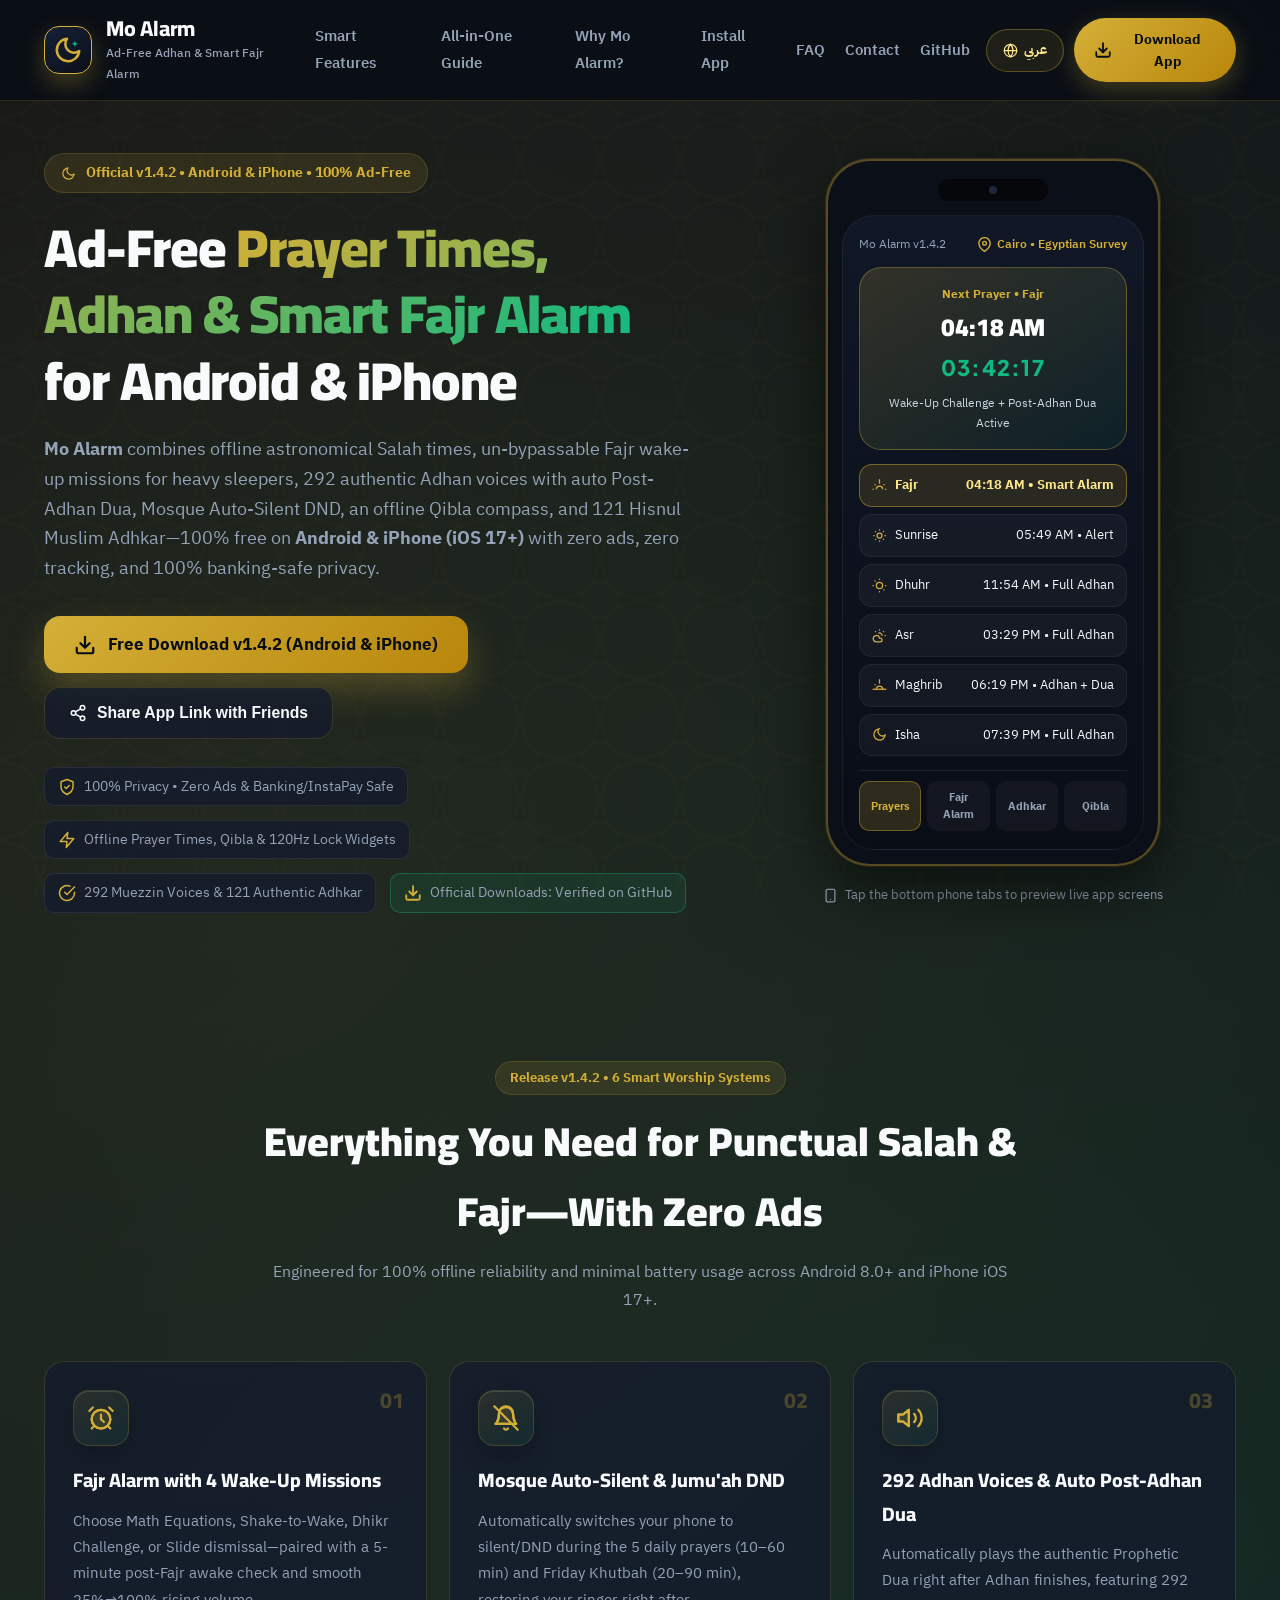
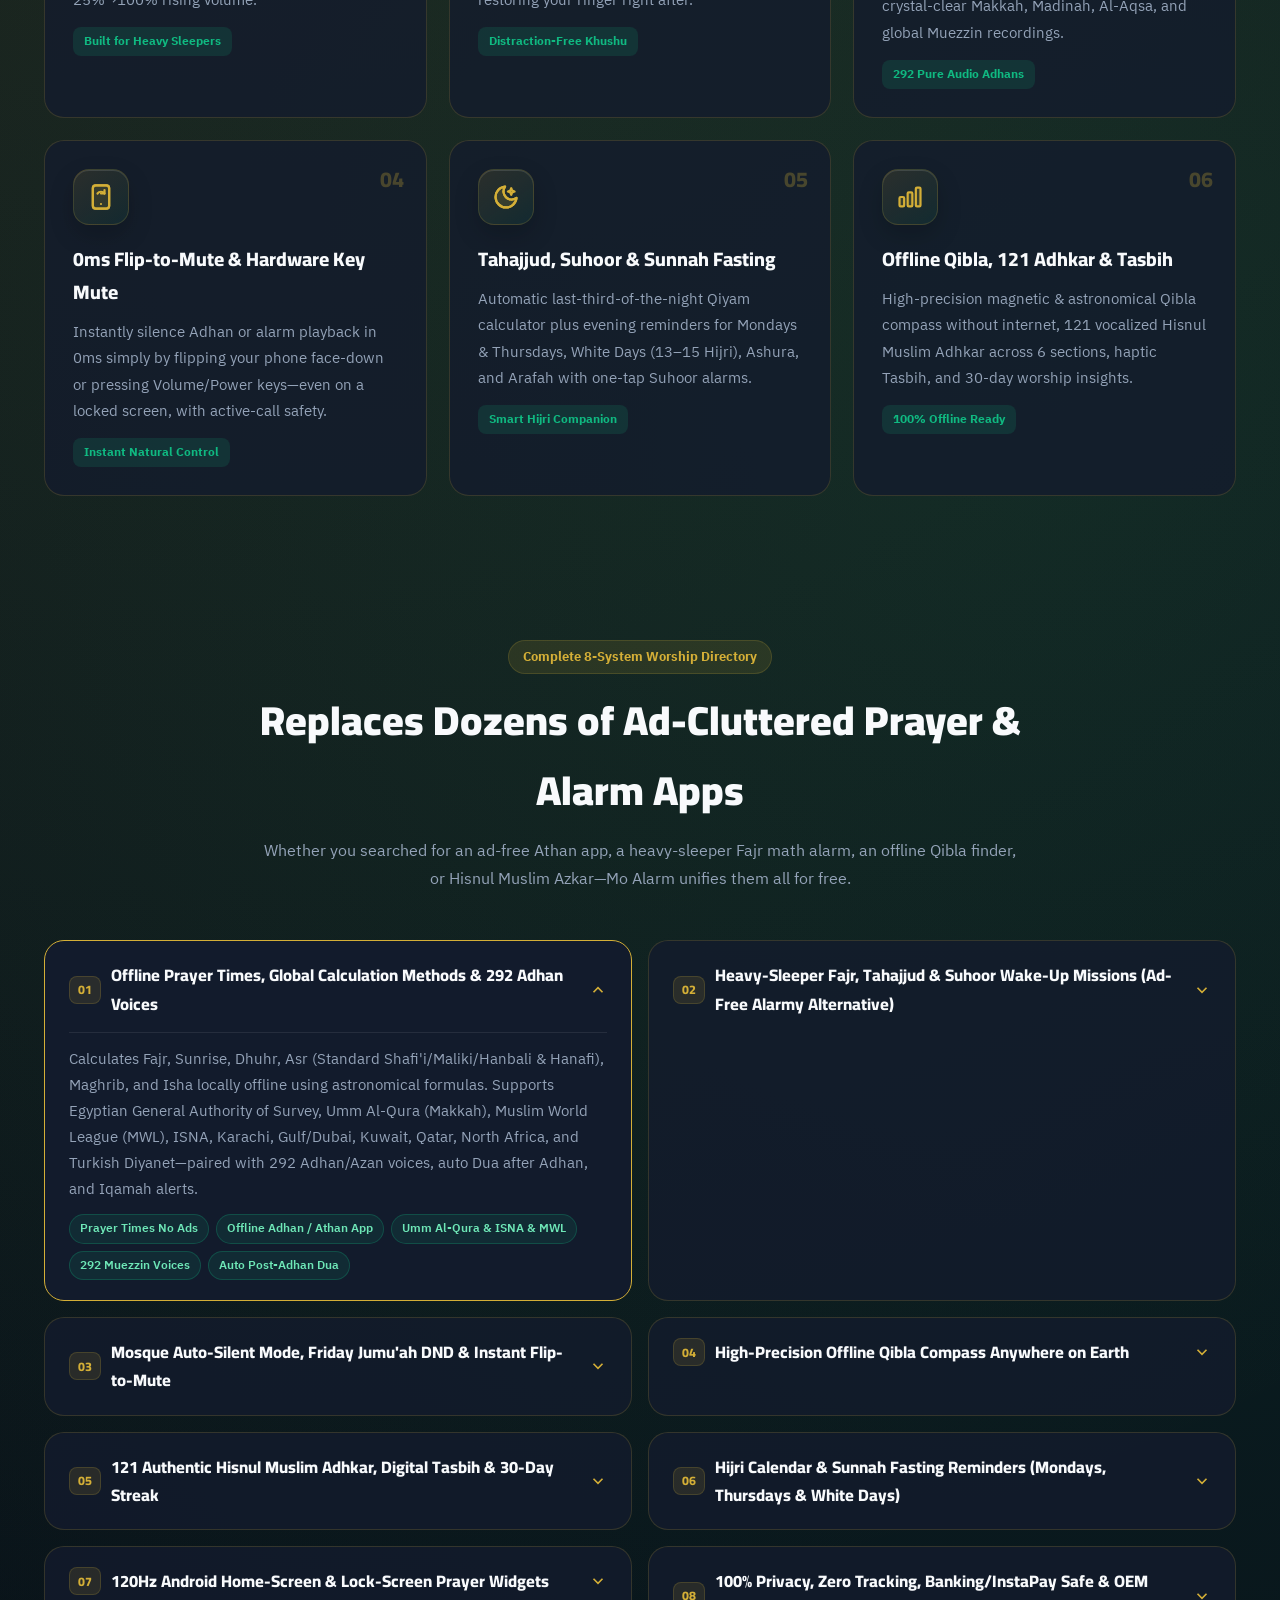
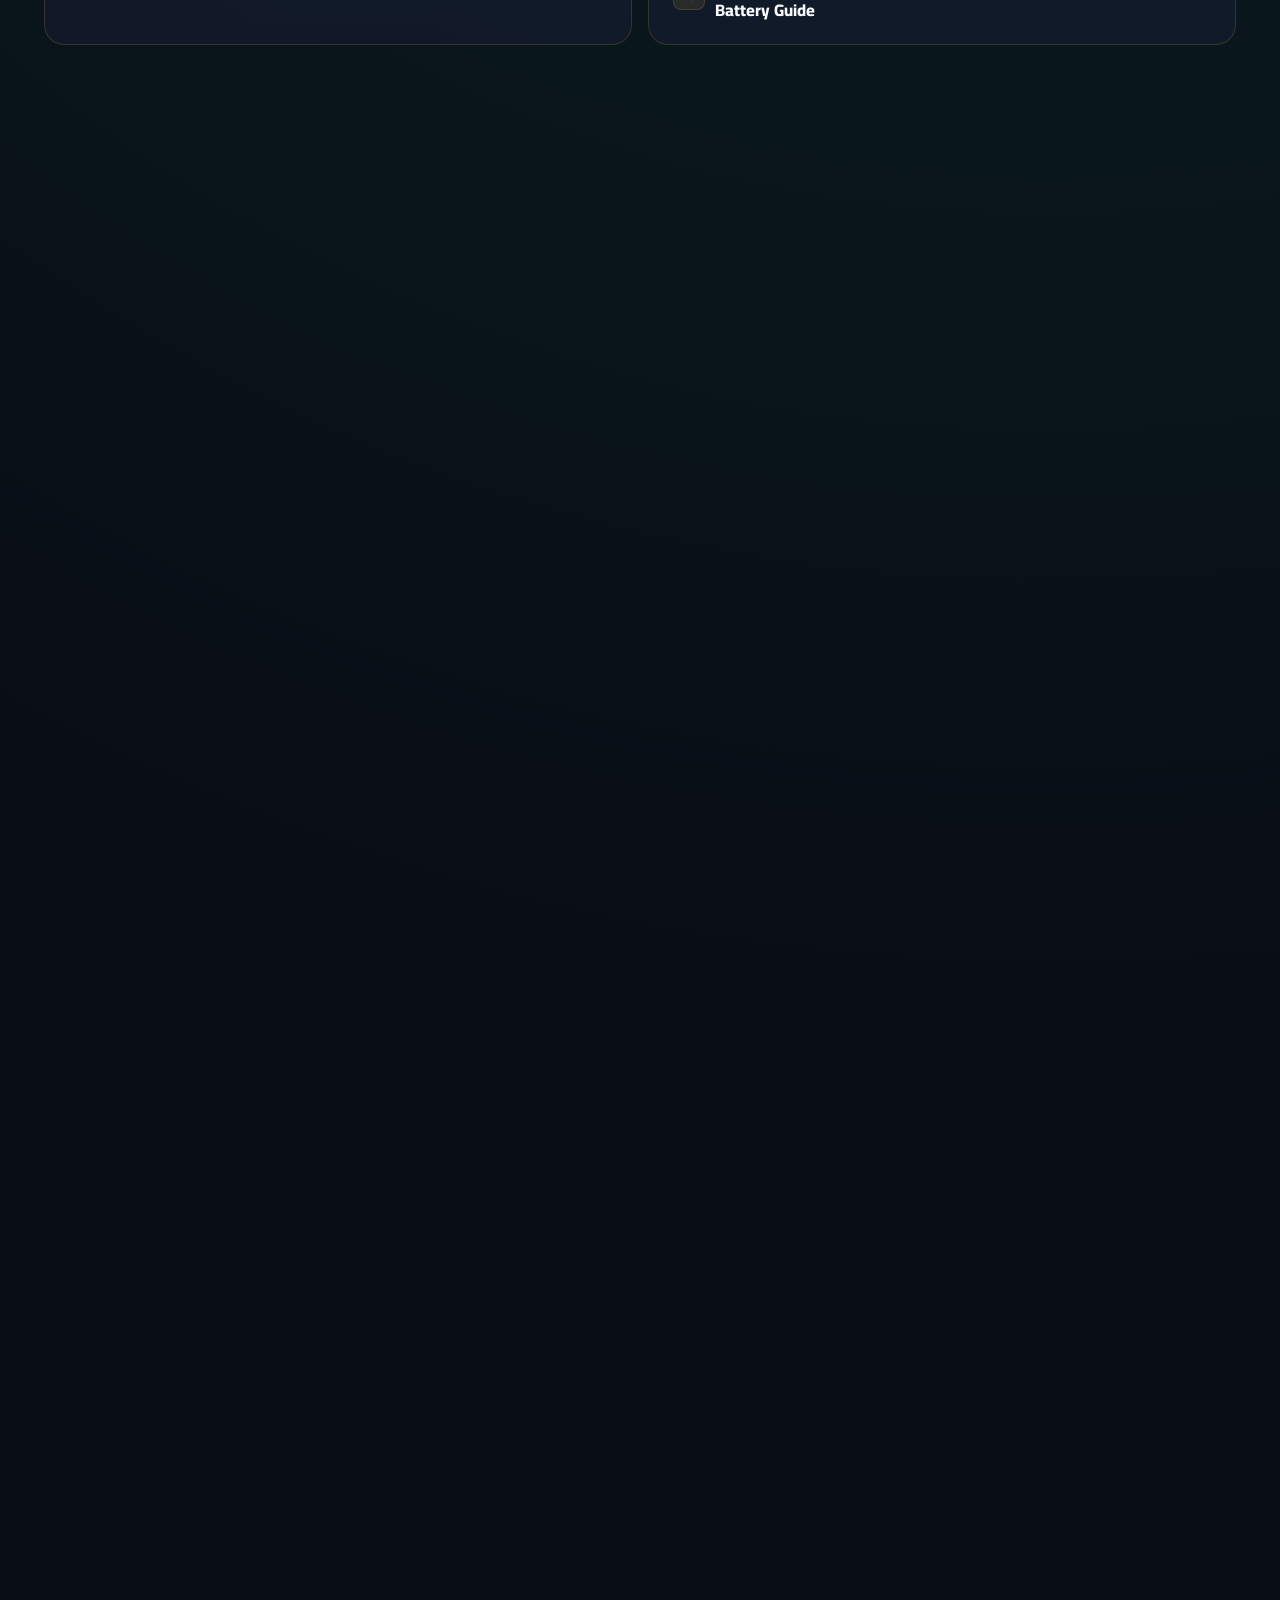
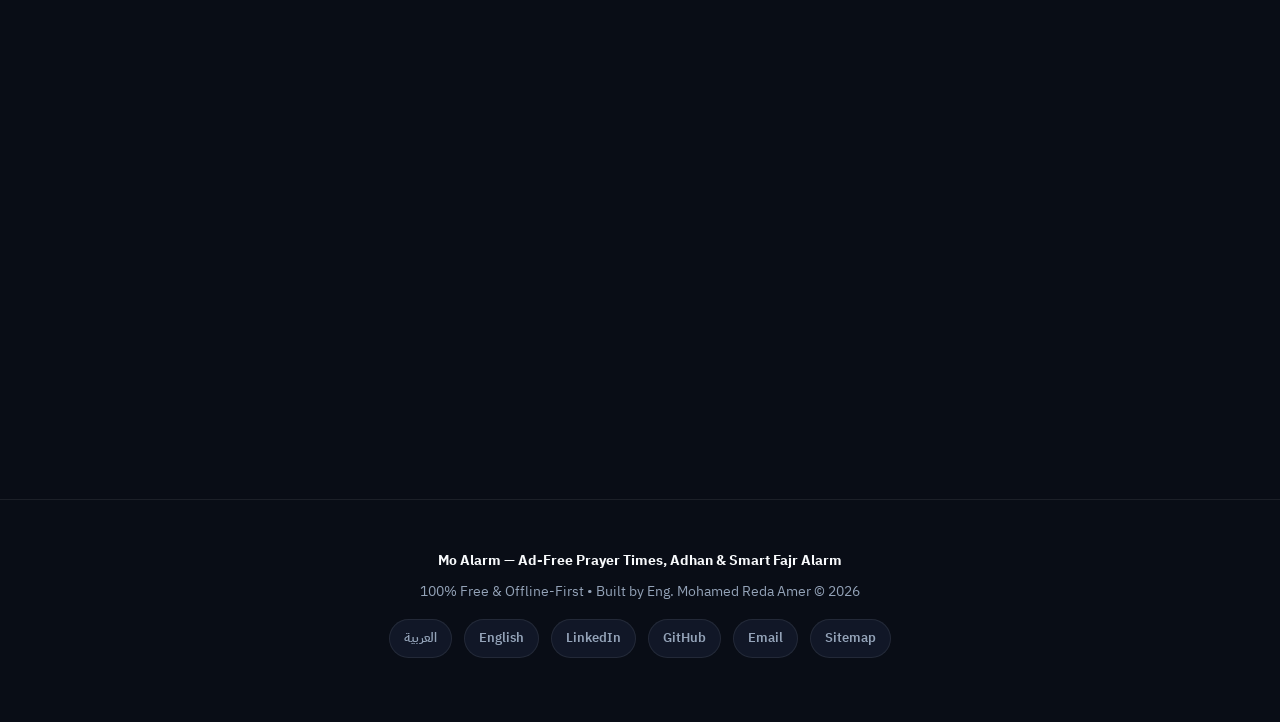
==== docs/en/index.html @ 7d67b23f "feat(seo): add native AR/EN pages, 8 worship clusters, JSON-LD, sitemap, llms.txt & OG assets (Andro" ====
<!DOCTYPE html>
<html lang="en" dir="ltr">
<head>
  <meta charset="UTF-8" />
  <meta name="viewport" content="width=device-width, initial-scale=1.0" />
  <title>Mo Alarm | Ad-Free Prayer Times, 292 Adhan Voices & Smart Fajr Alarm (Android & iPhone)</title>
  <meta name="description" content="Download Mo Alarm for Android (APK) & iPhone (iOS 17+ IPA) — 100% Free, Zero Ads, Offline: Accurate Muslim prayer times, 292 Adhan/Athan voices with auto Post-Adhan Dua, heavy-sleeper Fajr wake-up challenges (Math & Shake), Mosque auto-silent DND, offline Qibla compass, 121 authentic Adhkar, and banking-safe privacy." />
  <meta name="keywords" content="Mo Alarm, Mo Alarm app, Mo Alarm APK, Mo Alarm iOS IPA, prayer times app without ads, ad-free adhan app android iphone, athan app no ads, azan alarm offline, namaz time app no ads, fajr alarm for heavy sleepers, smart fajr wake up challenge, math alarm clock no ads, shake to wake fajr, ad-free alarmy alternative, ad-free muslim pro alternative, auto silent during prayer time, mosque silent mode app, offline qibla compass no ads, morning evening adhkar azkar app, hisnul muslim offline, digital tasbih counter, tahajjud last third of night alarm, sunnah fasting reminder, hijri calendar widget, android lock screen prayer widget" />
  <meta name="author" content="Mohamed Reda Amer" />
  <meta name="robots" content="index, follow, max-image-preview:large, max-snippet:-1, max-video-preview:-1" />
  <meta name="theme-color" content="#090D16" />
  <link rel="canonical" href="https://mohamedredaaa.github.io/mo-alarm/en/" />
  <link rel="alternate" hreflang="ar" href="https://mohamedredaaa.github.io/mo-alarm/" />
  <link rel="alternate" hreflang="en" href="https://mohamedredaaa.github.io/mo-alarm/en/" />
  <link rel="alternate" hreflang="x-default" href="https://mohamedredaaa.github.io/mo-alarm/" />
  <link rel="icon" type="image/png" sizes="512x512" href="https://mohamedredaaa.github.io/mo-alarm/icon-512.png" />
  <link rel="apple-touch-icon" href="https://mohamedredaaa.github.io/mo-alarm/icon-512.png" />
  <link rel="manifest" href="/mo-alarm/manifest.webmanifest" />
  <meta property="og:type" content="website" />
  <meta property="og:site_name" content="Mo Alarm" />
  <meta property="og:title" content="Mo Alarm | Ad-Free Prayer Times, 292 Adhan Voices & Smart Fajr Alarm (Android & iPhone)" />
  <meta property="og:description" content="Download Mo Alarm for Android (APK) & iPhone (iOS 17+ IPA) — 100% Free, Zero Ads, Offline: Accurate Muslim prayer times, 292 Adhan/Athan voices with auto Post-Adhan Dua, heavy-sleeper Fajr wake-up challenges (Math & Shake), Mosque auto-silent DND, offline Qibla compass, 121 authentic Adhkar, and banking-safe privacy." />
  <meta property="og:url" content="https://mohamedredaaa.github.io/mo-alarm/en/" />
  <meta property="og:image" content="https://mohamedredaaa.github.io/mo-alarm/og-banner.png" />
  <meta property="og:image:width" content="1200" />
  <meta property="og:image:height" content="630" />
  <meta property="og:image:alt" content="Mo Alarm — 100% Free Ad-Free Offline Prayer Times & Smart Fajr Alarm App" />
  <meta property="og:locale" content="en_US" />
  <meta property="og:locale:alternate" content="ar_AR" />
  <meta name="twitter:card" content="summary_large_image" />
  <meta name="twitter:title" content="Mo Alarm | Ad-Free Prayer Times, 292 Adhan Voices & Smart Fajr Alarm (Android & iPhone)" />
  <meta name="twitter:description" content="Download Mo Alarm for Android (APK) & iPhone (iOS 17+ IPA) — 100% Free, Zero Ads, Offline: Accurate Muslim prayer times, 292 Adhan/Athan voices with auto Post-Adhan Dua, heavy-sleeper Fajr wake-up challenges (Math & Shake), Mosque auto-silent DND, offline Qibla compass, 121 authentic Adhkar, and banking-safe privacy." />
  <meta name="twitter:image" content="https://mohamedredaaa.github.io/mo-alarm/og-banner.png" />
  <link rel="preconnect" href="https://fonts.googleapis.com" />
  <link rel="preconnect" href="https://fonts.gstatic.com" crossorigin />
  <link href="https://fonts.googleapis.com/css2?family=Cairo:wght@600;700;800;900&family=IBM+Plex+Sans+Arabic:wght@400;500;600;700&family=Plus+Jakarta+Sans:wght@500;600;700;800&display=swap" rel="stylesheet" />
  <link rel="stylesheet" href="../assets/base-hero.css" />
  <link rel="stylesheet" href="../assets/phone-features.css" />
  <link rel="stylesheet" href="../assets/sections.css" />
  <link rel="stylesheet" href="../assets/responsive-sticky.css" />
  <link rel="stylesheet" href="../assets/modal.css" />
  <script type="application/ld+json">{"@context":"https://schema.org","@graph":[{"@type":"WebSite","@id":"https://mohamedredaaa.github.io/mo-alarm/#website","url":"https://mohamedredaaa.github.io/mo-alarm/en/","name":"Mo Alarm","alternateName":["Mo Alarm App","Mo Alarm Android & iPhone","مو الارم","تطبيق مو الارم","Mo Alarm Ad-Free Prayer & Fajr App","Mo Alarm APK & IPA"],"inLanguage":"en","publisher":{"@id":"https://mohamedredaaa.github.io/mo-alarm/#developer"}},{"@type":"Person","@id":"https://mohamedredaaa.github.io/mo-alarm/#developer","name":"Mohamed Reda Amer","alternateName":"محمد رضا عامر","url":"https://github.com/Mohamedredaaa","sameAs":["https://github.com/Mohamedredaaa","https://www.linkedin.com/in/mohamed-amer-2b5754190/"]},{"@type":"MobileApplication","@id":"https://mohamedredaaa.github.io/mo-alarm/#app","name":"Mo Alarm","alternateName":["Mo Alarm App","Mo Alarm Android & iPhone","مو الارم","تطبيق مو الارم","Mo Alarm Ad-Free Prayer & Fajr App","Mo Alarm APK & IPA"],"description":"Download Mo Alarm for Android (APK) & iPhone (iOS 17+ IPA) — 100% Free, Zero Ads, Offline: Accurate Muslim prayer times, 292 Adhan/Athan voices with auto Post-Adhan Dua, heavy-sleeper Fajr wake-up challenges (Math & Shake), Mosque auto-silent DND, offline Qibla compass, 121 authentic Adhkar, and banking-safe privacy.","applicationCategory":"LifestyleApplication","applicationSubCategory":"Islamic Prayer Times, Adhan & Wake-Up Alarm","operatingSystem":"Android 8.0+, iOS 17.0+","softwareVersion":"1.4.2","fileSize":"17.0 MB","inLanguage":["ar","en"],"url":"https://mohamedredaaa.github.io/mo-alarm/en/","downloadUrl":"https://github.com/Mohamedredaaa/mo-alarm/releases/latest/download/app-release.apk","installUrl":"https://github.com/Mohamedredaaa/mo-alarm/releases/latest","image":"https://mohamedredaaa.github.io/mo-alarm/og-banner.png","screenshot":"https://mohamedredaaa.github.io/mo-alarm/og-banner.png","author":{"@id":"https://mohamedredaaa.github.io/mo-alarm/#developer"},"offers":{"@type":"Offer","price":"0","priceCurrency":"USD","availability":"https://schema.org/InStock"},"featureList":["Offline Prayer Times, Global Calculation Methods & 292 Adhan Voices","Heavy-Sleeper Fajr, Tahajjud & Suhoor Wake-Up Missions (Ad-Free Alarmy Alternative)","Mosque Auto-Silent Mode, Friday Jumu'ah DND & Instant Flip-to-Mute","High-Precision Offline Qibla Compass Anywhere on Earth","121 Authentic Hisnul Muslim Adhkar, Digital Tasbih & 30-Day Streak","Hijri Calendar & Sunnah Fasting Reminders (Mondays, Thursdays & White Days)","120Hz Android Home-Screen & Lock-Screen Prayer Widgets","100% Privacy, Zero Tracking, Banking/InstaPay Safe & OEM Battery Guide"],"keywords":"Mo Alarm, Mo Alarm app, Mo Alarm APK, Mo Alarm iOS IPA, prayer times app without ads, ad-free adhan app android iphone, athan app no ads, azan alarm offline, namaz time app no ads, fajr alarm for heavy sleepers, smart fajr wake up challenge, math alarm clock no ads, shake to wake fajr, ad-free alarmy alternative, ad-free muslim pro alternative, auto silent during prayer time, mosque silent mode app, offline qibla compass no ads, morning evening adhkar azkar app, hisnul muslim offline, digital tasbih counter, tahajjud last third of night alarm, sunnah fasting reminder, hijri calendar widget, android lock screen prayer widget"},{"@type":"FAQPage","@id":"https://mohamedredaaa.github.io/mo-alarm/en/#faqpage","mainEntity":[{"@type":"Question","name":"Is Mo Alarm really 100% free and completely ad-free?","acceptedAnswer":{"@type":"Answer","text":"Yes. Mo Alarm is 100% free fi sabilillah with zero banner ads, zero video interruptions before or after Adhan, zero paid subscriptions, and zero analytics tracking."}},{"@type":"Question","name":"Is Mo Alarm safe and compatible with InstaPay and mobile banking apps?","acceptedAnswer":{"@type":"Answer","text":"Yes, 100%. Mo Alarm never requests Android Accessibility Services—the permission that triggers security blocks in InstaPay and banking apps—and stores all data strictly on your device."}},{"@type":"Question","name":"Do prayer times, Qibla compass, and Adhan alarms work offline without internet?","acceptedAnswer":{"@type":"Answer","text":"Yes. Astronomical prayer times, Qibla bearing toward Makkah, Hijri dates, wake-up challenges, and all 121 Adhkar work 100% offline anywhere in the world."}},{"@type":"Question","name":"How does the Fajr alarm wake up heavy sleepers?","acceptedAnswer":{"@type":"Answer","text":"You can require solving Math equations, shaking your phone vigorously, or completing Morning Dhikr taps to stop the alarm, backed by progressive 25%→100% volume and a 5-minute post-Fajr awake verification check—making it a complete ad-free Islamic alternative to Alarmy."}},{"@type":"Question","name":"How does Mosque Auto-Silent work during daily Salah and Friday Jumu'ah?","acceptedAnswer":{"@type":"Answer","text":"Once enabled, Mo Alarm automatically switches your phone to Do Not Disturb / Silent mode at prayer times (10–60 mins) and Friday Khutbah (20–90 mins), then restores your previous ringer volume automatically."}},{"@type":"Question","name":"How do I prevent delayed Adhan notifications on Samsung, Xiaomi, Oppo, or Huawei?","acceptedAnswer":{"@type":"Answer","text":"On first launch, Mo Alarm displays a one-tap setup card to grant Exact Alarms (SCHEDULE_EXACT_ALARM) and Unrestricted Battery usage so Samsung One UI, Xiaomi HyperOS/MIUI, Oppo, Realme, Vivo, and Huawei never delay an Adhan or Fajr alarm."}},{"@type":"Question","name":"How do I install Mo Alarm on Android (APK) or iPhone (iOS 17+ IPA) for free?","acceptedAnswer":{"@type":"Answer","text":"On Android, download app-release.apk and open it (if Play Protect prompts for independent GitHub APKs, tap More details → Install anyway). On iPhone, download MoAlarm-iOS.ipa and sideload it for free using Sideloadly or AltStore with your regular Apple ID."}},{"@type":"Question","name":"Which prayer calculation methods and Muezzin voices are included?","acceptedAnswer":{"@type":"Answer","text":"Mo Alarm supports Umm Al-Qura (Makkah), Egyptian General Authority of Survey, Muslim World League (MWL), ISNA, Karachi, Gulf/Dubai, Kuwait, Qatar, North Africa, and Turkish Diyanet (both Standard and Hanafi Asr), plus 292 Adhan recordings and automatic Post-Adhan Dua."}},{"@type":"Question","name":"Does Mo Alarm calculate Tahajjud (last third of the night) and Sunnah fasting days?","acceptedAnswer":{"@type":"Answer","text":"Yes. It automatically calculates the shifting last third of the night between Maghrib and Fajr for Qiyam al-Layl, and sends evening reminders for Mondays & Thursdays, White Days (13–15 Hijri), Ashura, and Arafah with one-tap Suhoor alarms."}},{"@type":"Question","name":"How do I receive future app updates?","acceptedAnswer":{"@type":"Answer","text":"Mo Alarm includes a lightweight GitHub Releases update checker that alerts you inside the app whenever a new version is published so you can update in one tap without losing settings or streaks."}}]}]}</script>
</head>
<body>
  <div class="islamic-grid-overlay" aria-hidden="true"></div>
  <div class="navbar-wrap">
    <header class="navbar">
      <a href="https://mohamedredaaa.github.io/mo-alarm/en/" class="brand"><div class="brand-icon" aria-hidden="true"><svg width="30" height="30" viewBox="0 0 24 24" fill="none"><path d="M21 12.79A9 9 0 1 1 11.21 3 7 7 0 0 0 21 12.79z" stroke="#D4AF37" stroke-width="2" stroke-linecap="round" stroke-linejoin="round"/><path d="M17.5 4.5L18.2 6.3L20 7L18.2 7.7L17.5 9.5L16.8 7.7L15 7L16.8 6.3L17.5 4.5Z" fill="#10B981"/></svg></div><div><div class="brand-title">Mo Alarm</div><div class="brand-subtitle">Ad-Free Adhan & Smart Fajr Alarm</div></div></a>
      <ul class="nav-links">
        <li><a href="#features">Smart Features</a></li>
        <li><a href="#ecosystem">All-in-One Guide</a></li>
        <li><a href="#compare">Why Mo Alarm?</a></li>
        <li><a href="#install">Install App</a></li>
        <li><a href="#faq">FAQ</a></li>
        <li><a href="#contact">Contact</a></li>
        <li><a href="https://github.com/Mohamedredaaa/mo-alarm" target="_blank" rel="noopener">GitHub</a></li>
      </ul>
      <div class="nav-actions">
        <a class="lang-toggle-btn" href="../" hreflang="ar"><svg class="ico-sm" viewBox="0 0 24 24" fill="none" stroke="currentColor" stroke-width="2" stroke-linecap="round" stroke-linejoin="round"><circle cx="12" cy="12" r="10"/><line x1="2" y1="12" x2="22" y2="12"/><path d="M12 2a15.3 15.3 0 0 1 4 10 15.3 15.3 0 0 1-4 10 15.3 15.3 0 0 1-4-10 15.3 15.3 0 0 1 4-10z"/></svg><span>عربي</span></a>
        <button class="nav-cta" type="button" onclick="openDownloadModal(event)" style="border:none;cursor:pointer;font-family:var(--font-sans);"><svg class="ico" viewBox="0 0 24 24" fill="none" stroke="currentColor" stroke-width="2.4" stroke-linecap="round" stroke-linejoin="round"><path d="M21 15v4a2 2 0 0 1-2 2H5a2 2 0 0 1-2-2v-4"/><polyline points="7 10 12 15 17 10"/><line x1="12" y1="15" x2="12" y2="3"/></svg><span>Download App</span></button>
      </div>
    </header>
  </div>

  <main class="container">
    <section class="hero">
      <div class="hero-content">
        <div class="hero-eyebrow"><svg class="ico-sm" viewBox="0 0 24 24" fill="none" stroke="currentColor" stroke-width="2" stroke-linecap="round" stroke-linejoin="round"><path d="M21 12.79A9 9 0 1 1 11.21 3 7 7 0 0 0 21 12.79z"/></svg><span id="hero-badge-text">Official v1.4.2 • Android & iPhone • 100% Ad-Free</span></div>
        <h1 class="hero-title">Ad-Free <span class="gold-highlight">Prayer Times, Adhan &amp; Smart Fajr Alarm</span> for Android &amp; iPhone</h1>
        <p class="hero-lead"><strong>Mo Alarm</strong> combines offline astronomical Salah times, un-bypassable Fajr wake-up missions for heavy sleepers, 292 authentic Adhan voices with auto Post-Adhan Dua, Mosque Auto-Silent DND, an offline Qibla compass, and 121 Hisnul Muslim Adhkar—100% free on <strong>Android &amp; iPhone (iOS 17+)</strong> with zero ads, zero tracking, and 100% banking-safe privacy.</p>
        <div class="hero-actions">
          <button class="btn-primary-download" type="button" onclick="openDownloadModal(event)" style="border:none;cursor:pointer;font-family:var(--font-sans);"><svg width="22" height="22" viewBox="0 0 24 24" fill="none"><path d="M21 15v4a2 2 0 0 1-2 2H5a2 2 0 0 1-2-2v-4M7 10l5 5 5-5M12 15V3" stroke="currentColor" stroke-width="2.4" stroke-linecap="round" stroke-linejoin="round"/></svg><span id="cta-primary-text">Free Download (Android & iPhone)</span></button>
          <button class="btn-secondary-action" onclick="shareApp()" type="button"><svg class="ico" viewBox="0 0 24 24" fill="none" stroke="currentColor" stroke-width="2" stroke-linecap="round" stroke-linejoin="round"><circle cx="18" cy="5" r="3"/><circle cx="6" cy="12" r="3"/><circle cx="18" cy="19" r="3"/><line x1="8.59" y1="13.51" x2="15.42" y2="17.49"/><line x1="15.41" y1="6.51" x2="8.59" y2="10.49"/></svg><span id="share-btn-text">Share App Link with Friends</span></button>
        </div>
        <div class="hero-trust-strip">
          <span class="trust-pill"><svg class="ico" viewBox="0 0 24 24" fill="none" stroke="currentColor" stroke-width="2" stroke-linecap="round" stroke-linejoin="round"><path d="M12 22s8-4 8-10V5l-8-3-8 3v7c0 6 8 10 8 10z"/><polyline points="9 12 11 14 15 10"/></svg><span>100% Privacy • Zero Ads & Banking/InstaPay Safe</span></span>
          <span class="trust-pill"><svg class="ico" viewBox="0 0 24 24" fill="none" stroke="currentColor" stroke-width="2" stroke-linecap="round" stroke-linejoin="round"><polygon points="13 2 3 14 12 14 11 22 21 10 12 10 13 2"/></svg><span>Offline Prayer Times, Qibla & 120Hz Lock Widgets</span></span>
          <span class="trust-pill"><svg class="ico" viewBox="0 0 24 24" fill="none" stroke="currentColor" stroke-width="2" stroke-linecap="round" stroke-linejoin="round"><path d="M22 11.08V12a10 10 0 1 1-5.93-9.14"/><polyline points="22 4 12 14.01 9 11.01"/></svg><span>292 Muezzin Voices & 121 Authentic Adhkar</span></span>
          <span class="trust-pill" style="border-color:rgba(16,185,129,0.35);background:rgba(16,185,129,0.1);"><svg class="ico" viewBox="0 0 24 24" fill="none" stroke="currentColor" stroke-width="2.4" stroke-linecap="round" stroke-linejoin="round"><path d="M21 15v4a2 2 0 0 1-2 2H5a2 2 0 0 1-2-2v-4"/><polyline points="7 10 12 15 17 10"/><line x1="12" y1="15" x2="12" y2="3"/></svg><span id="trust-downloads-text">Official Downloads: Verified on GitHub</span></span>
        </div>
      </div>

      <div class="phone-showcase-wrap">
        <div class="phone-frame" aria-label="Mo Alarm Interactive Screen Preview">
          <div class="phone-notch"><span class="phone-notch-cam"></span></div>
          <div class="phone-screen">
            <div>
              <div class="mock-status-row"><span id="mock-version-label">Mo Alarm v1.4.2</span><span class="mock-loc-badge"><svg class="ico-sm" viewBox="0 0 24 24" fill="none" stroke="currentColor" stroke-width="2.2" stroke-linecap="round" stroke-linejoin="round"><path d="M21 10c0 7-9 13-9 13s-9-6-9-13a9 9 0 0 1 18 0z"/><circle cx="12" cy="10" r="3"/></svg><span>Cairo • Egyptian Survey</span></span></div>
              <div class="screen-view active" id="mock-screen-prayers">
                <div class="mock-hero-card"><div class="mock-next-label">Next Prayer • Fajr</div><div class="mock-next-prayer">04:18 AM</div><div class="mock-countdown" id="live-countdown">03:42:19</div><div style="font-size:0.74rem;color:#CBD5E1;margin-top:6px;">Wake-Up Challenge + Post-Adhan Dua Active</div></div>
                <div class="mock-prayer-list">
                <div class="mock-prayer-row active-row"><span class="mock-row-label"><svg class="ico-sm" viewBox="0 0 24 24" fill="none" stroke="currentColor" stroke-width="2"><path d="M17 18a5 5 0 0 0-10 0"/><line x1="12" y1="2" x2="12" y2="9"/><line x1="4.22" y1="10.22" x2="5.64" y2="11.64"/><line x1="1" y1="18" x2="3" y2="18"/><line x1="21" y1="18" x2="23" y2="18"/><line x1="18.36" y1="11.64" x2="19.78" y2="10.22"/></svg><span>Fajr</span></span><span>04:18 AM • Smart Alarm</span></div>
                <div class="mock-prayer-row"><span class="mock-row-label"><svg class="ico-sm" viewBox="0 0 24 24" fill="none" stroke="currentColor" stroke-width="2"><circle cx="12" cy="12" r="4"/><path d="M12 2v2M12 20v2M4.93 4.93l1.41 1.41M17.66 17.66l1.41 1.41M2 12h2M20 12h2M6.34 17.66l-1.41 1.41M19.07 4.93l-1.41 1.41"/></svg><span>Sunrise</span></span><span>05:49 AM • Alert</span></div>
                <div class="mock-prayer-row"><span class="mock-row-label"><svg class="ico-sm" viewBox="0 0 24 24" fill="none" stroke="currentColor" stroke-width="2"><circle cx="12" cy="12" r="5"/><line x1="12" y1="1" x2="12" y2="3"/><line x1="12" y1="21" x2="12" y2="23"/><line x1="4.22" y1="4.22" x2="5.64" y2="5.64"/><line x1="18.36" y1="18.36" x2="19.78" y2="19.78"/><line x1="1" y1="12" x2="3" y2="12"/><line x1="21" y1="12" x2="23" y2="12"/></svg><span>Dhuhr</span></span><span>11:54 AM • Full Adhan</span></div>
                <div class="mock-prayer-row"><span class="mock-row-label"><svg class="ico-sm" viewBox="0 0 24 24" fill="none" stroke="currentColor" stroke-width="2"><path d="M12 2v2"/><path d="m4.93 4.93 1.41 1.41"/><path d="M20 12h2"/><path d="m19.07 4.93-1.41 1.41"/><path d="M15.947 12.65a4 4 0 0 0-5.925-4.128"/><path d="M13 22H7a5 5 0 1 1 4.9-6H13a3 3 0 0 1 0 6Z"/></svg><span>Asr</span></span><span>03:29 PM • Full Adhan</span></div>
                <div class="mock-prayer-row"><span class="mock-row-label"><svg class="ico-sm" viewBox="0 0 24 24" fill="none" stroke="currentColor" stroke-width="2"><path d="M17 18a5 5 0 0 0-10 0"/><line x1="12" y1="9" x2="12" y2="2"/><line x1="4.22" y1="10.22" x2="5.64" y2="11.64"/><line x1="1" y1="18" x2="23" y2="18"/></svg><span>Maghrib</span></span><span>06:19 PM • Adhan + Dua</span></div>
                <div class="mock-prayer-row"><span class="mock-row-label"><svg class="ico-sm" viewBox="0 0 24 24" fill="none" stroke="currentColor" stroke-width="2"><path d="M21 12.79A9 9 0 1 1 11.21 3 7 7 0 0 0 21 12.79z"/></svg><span>Isha</span></span><span>07:39 PM • Full Adhan</span></div>
                </div>
              </div>
              <div class="screen-view" id="mock-screen-alarm">
                <div class="mock-hero-card" style="border-color:#10B981;"><div class="mock-next-label" style="color:#10B981;">Heavy-Sleeper Fajr Alarm</div><div class="mock-next-prayer">Wake-Up Challenge</div><div style="font-size:0.82rem;color:#E2E8F0;margin-top:6px;">Ringing continues until you solve the math problem or finish shaking your phone so you never oversleep Fajr</div></div>
                <div class="mock-prayer-list">
                <div class="mock-prayer-row active-row"><span class="mock-row-label"><svg class="ico-sm" viewBox="0 0 24 24" fill="none" stroke="currentColor" stroke-width="2"><rect x="4" y="2" width="16" height="20" rx="2"/><line x1="8" y1="6" x2="16" y2="6"/><line x1="16" y1="14" x2="16" y2="18"/><path d="M16 10h.01M12 10h.01M8 10h.01M12 14h.01M8 14h.01M12 18h.01M8 18h.01"/></svg><span>Math: (14 × 3) + 8 = ?</span></span><span>50</span></div>
                <div class="mock-prayer-row"><span class="mock-row-label"><svg class="ico-sm" viewBox="0 0 24 24" fill="none" stroke="currentColor" stroke-width="2"><polygon points="11 5 6 9 2 9 2 15 6 15 11 19 11 5"/><path d="M15.54 8.46a5 5 0 0 1 0 7.07"/></svg><span>Progressive Gentle Volume</span></span><span>25% → 100%</span></div>
                <div class="mock-prayer-row"><span class="mock-row-label"><svg class="ico-sm" viewBox="0 0 24 24" fill="none" stroke="currentColor" stroke-width="2"><rect x="5" y="2" width="14" height="20" rx="2"/><path d="M12 18h.01"/></svg><span>Flip Phone Face-Down to Mute</span></span><span>Enabled</span></div>
                <div class="mock-prayer-row"><span class="mock-row-label"><svg class="ico-sm" viewBox="0 0 24 24" fill="none" stroke="currentColor" stroke-width="2"><path d="M18 8A6 6 0 0 0 6 8c0 7-3 9-3 9h18s-3-2-3-9"/><line x1="1" y1="1" x2="23" y2="23"/></svg><span>Mosque Auto-Silent DND</span></span><span>25 mins</span></div>
                </div>
              </div>
              <div class="screen-view" id="mock-screen-adhkar">
                <div class="mock-hero-card"><div class="mock-next-label">121 Adhkar in 6 Categories</div><div class="mock-next-prayer">30-Day Worship Streak</div><div style="font-size:0.8rem;color:#CBD5E1;margin-top:4px;">Haptic Digital Tasbih (0–100) + Monthly Consistency Chart</div></div>
                <div class="mock-prayer-list">
                <div class="mock-prayer-row active-row"><span class="mock-row-label"><svg class="ico-sm" viewBox="0 0 24 24" fill="none" stroke="currentColor" stroke-width="2"><circle cx="12" cy="12" r="9"/><circle cx="12" cy="3" r="1.5"/><circle cx="19" cy="7" r="1.5"/><circle cx="5" cy="7" r="1.5"/></svg><span>Post-Salah Adhkar</span></span><span>33 / 33</span></div>
                <div class="mock-prayer-row"><span class="mock-row-label"><svg class="ico-sm" viewBox="0 0 24 24" fill="none" stroke="currentColor" stroke-width="2"><circle cx="12" cy="12" r="4"/><path d="M12 2v2M12 20v2M2 12h2M20 12h2"/></svg><span>Morning & Evening Azkar</span></span><span>Auto Reminder</span></div>
                <div class="mock-prayer-row"><span class="mock-row-label"><svg class="ico-sm" viewBox="0 0 24 24" fill="none" stroke="currentColor" stroke-width="2"><path d="M21 12.79A9 9 0 1 1 11.21 3 7 7 0 0 0 21 12.79z"/></svg><span>Mon & Thu Sunnah Fasting</span></span><span>With Suhoor Alarm</span></div>
                </div>
              </div>
              <div class="screen-view" id="mock-screen-qibla">
                <div class="mock-hero-card"><div class="mock-next-label">Offline Qibla Compass</div><div class="mock-next-prayer">136.2° South-East</div><div style="font-size:0.8rem;color:#10B981;margin-top:4px;">✓ Aligned Toward the Holy Kaaba</div></div>
                <div style="display:grid;place-items:center;padding:24px 0;"><div style="width:152px;height:152px;border-radius:50%;border:2.5px solid #D4AF37;display:grid;place-items:center;box-shadow:0 0 32px rgba(212,175,55,0.22);"><svg width="68" height="68" viewBox="0 0 64 64" fill="none"><polygon points="32,6 37,20 27,20" fill="#10B981"/><path d="M16 24L32 17L48 24V48L32 55L16 48V24Z" fill="#141C2E" stroke="#D4AF37" stroke-width="2.5" stroke-linejoin="round"/><path d="M16 31L32 37L48 31" stroke="#D4AF37" stroke-width="3" stroke-linecap="round"/><path d="M32 37V55" stroke="#D4AF37" stroke-width="2"/></svg></div></div>
              </div>
            </div>
            <div class="phone-bottom-tabs">
              <button class="phone-tab-btn active" onclick="showMockScreen('prayers', this)" type="button">Prayers</button>
              <button class="phone-tab-btn" onclick="showMockScreen('alarm', this)" type="button">Fajr Alarm</button>
              <button class="phone-tab-btn" onclick="showMockScreen('adhkar', this)" type="button">Adhkar</button>
              <button class="phone-tab-btn" onclick="showMockScreen('qibla', this)" type="button">Qibla</button>
            </div>
          </div>
        </div>
        <div style="font-size:0.82rem;color:var(--text-secondary);display:inline-flex;align-items:center;gap:7px;"><svg class="ico-sm" viewBox="0 0 24 24" fill="none" stroke="currentColor" stroke-width="2" stroke-linecap="round" stroke-linejoin="round"><rect x="5" y="2" width="14" height="20" rx="2" ry="2"/><line x1="12" y1="18" x2="12.01" y2="18"/></svg><span>Tap the bottom phone tabs to preview live app screens</span></div>
      </div>
    </section>

    <section class="section section-deferred" id="features">
      <div class="section-header"><span class="section-tag" id="feat-tag-text">Release v1.4.2 • 6 Smart Worship Systems</span><h2 class="section-title">Everything You Need for Punctual Salah & Fajr—With Zero Ads</h2><p class="section-subtitle">Engineered for 100% offline reliability and minimal battery usage across Android 8.0+ and iPhone iOS 17+.</p></div>
      <div class="features-grid">
        <article class="feature-card"><span class="feature-num">01</span><div class="feature-icon" aria-hidden="true"><svg viewBox="0 0 24 24" fill="none" stroke="currentColor" stroke-width="1.9" stroke-linecap="round" stroke-linejoin="round"><circle cx="12" cy="13" r="8" fill="currentColor" fill-opacity="0.12"/><circle cx="12" cy="13" r="8"/><path d="M12 9v4l2.5 2.5"/><path d="M5 3 2 6"/><path d="m22 6-3-3"/><path d="M6.38 18.7 4 21"/><path d="M17.64 18.67 20 21"/></svg></div><h3 class="feature-title">Fajr Alarm with 4 Wake-Up Missions</h3><p class="feature-desc">Choose Math Equations, Shake-to-Wake, Dhikr Challenge, or Slide dismissal—paired with a 5-minute post-Fajr awake check and smooth 25%→100% rising volume.</p><span class="feature-badge">Built for Heavy Sleepers</span></article>
        <article class="feature-card"><span class="feature-num">02</span><div class="feature-icon" aria-hidden="true"><svg viewBox="0 0 24 24" fill="none" stroke="currentColor" stroke-width="1.9" stroke-linecap="round" stroke-linejoin="round"><path d="M18 8A6 6 0 0 0 6 8c0 7-3 9-3 9h18s-3-2-3-9" fill="currentColor" fill-opacity="0.12"/><path d="M13.73 21a2 2 0 0 1-3.46 0"/><path d="M8.66 3.69A6 6 0 0 1 18 8c0 2.68.67 4.78 1.41 6.32"/><path d="M6 8c0 7-3 9-3 9h11"/><line x1="2" y1="2" x2="22" y2="22"/></svg></div><h3 class="feature-title">Mosque Auto-Silent & Jumu'ah DND</h3><p class="feature-desc">Automatically switches your phone to silent/DND during the 5 daily prayers (10–60 min) and Friday Khutbah (20–90 min), restoring your ringer right after.</p><span class="feature-badge">Distraction-Free Khushu</span></article>
        <article class="feature-card"><span class="feature-num">03</span><div class="feature-icon" aria-hidden="true"><svg viewBox="0 0 24 24" fill="none" stroke="currentColor" stroke-width="1.9" stroke-linecap="round" stroke-linejoin="round"><polygon points="11 5 6 9 2 9 2 15 6 15 11 19 11 5" fill="currentColor" fill-opacity="0.14"/><polygon points="11 5 6 9 2 9 2 15 6 15 11 19 11 5"/><path d="M15.54 8.46a5 5 0 0 1 0 7.07"/><path d="M19.07 4.93a10 10 0 0 1 0 14.14"/></svg></div><h3 class="feature-title">292 Adhan Voices & Auto Post-Adhan Dua</h3><p class="feature-desc">Automatically plays the authentic Prophetic Dua right after Adhan finishes, featuring 292 crystal-clear Makkah, Madinah, Al-Aqsa, and global Muezzin recordings.</p><span class="feature-badge">292 Pure Audio Adhans</span></article>
        <article class="feature-card"><span class="feature-num">04</span><div class="feature-icon" aria-hidden="true"><svg viewBox="0 0 24 24" fill="none" stroke="currentColor" stroke-width="1.9" stroke-linecap="round" stroke-linejoin="round"><rect x="5" y="2" width="14" height="20" rx="2.5" fill="currentColor" fill-opacity="0.12"/><rect x="5" y="2" width="14" height="20" rx="2.5"/><path d="M9 9c1.5-2 4.5-2 6 0"/><polyline points="15 6 15 9 12 9"/><line x1="12" y1="18" x2="12.01" y2="18"/></svg></div><h3 class="feature-title">0ms Flip-to-Mute & Hardware Key Mute</h3><p class="feature-desc">Instantly silence Adhan or alarm playback in 0ms simply by flipping your phone face-down or pressing Volume/Power keys—even on a locked screen, with active-call safety.</p><span class="feature-badge">Instant Natural Control</span></article>
        <article class="feature-card"><span class="feature-num">05</span><div class="feature-icon" aria-hidden="true"><svg viewBox="0 0 24 24" fill="none" stroke="currentColor" stroke-width="1.9" stroke-linecap="round" stroke-linejoin="round"><path d="M21 12.79A9 9 0 1 1 11.21 3 7 7 0 0 0 21 12.79z" fill="currentColor" fill-opacity="0.14"/><path d="M21 12.79A9 9 0 1 1 11.21 3 7 7 0 0 0 21 12.79z"/><path d="M16.5 4.5L17.3 6.5L19.3 7.3L17.3 8.1L16.5 10.1L15.7 8.1L13.7 7.3L15.7 6.5L16.5 4.5Z"/></svg></div><h3 class="feature-title">Tahajjud, Suhoor & Sunnah Fasting</h3><p class="feature-desc">Automatic last-third-of-the-night Qiyam calculator plus evening reminders for Mondays & Thursdays, White Days (13–15 Hijri), Ashura, and Arafah with one-tap Suhoor alarms.</p><span class="feature-badge">Smart Hijri Companion</span></article>
        <article class="feature-card"><span class="feature-num">06</span><div class="feature-icon" aria-hidden="true"><svg viewBox="0 0 24 24" fill="none" stroke="currentColor" stroke-width="1.9" stroke-linecap="round" stroke-linejoin="round"><rect x="3" y="12" width="4" height="8" rx="1" fill="currentColor" fill-opacity="0.15"/><rect x="10" y="8" width="4" height="12" rx="1" fill="currentColor" fill-opacity="0.15"/><rect x="17" y="4" width="4" height="16" rx="1" fill="currentColor" fill-opacity="0.15"/></svg></div><h3 class="feature-title">Offline Qibla, 121 Adhkar & Tasbih</h3><p class="feature-desc">High-precision magnetic & astronomical Qibla compass without internet, 121 vocalized Hisnul Muslim Adhkar across 6 sections, haptic Tasbih, and 30-day worship insights.</p><span class="feature-badge">100% Offline Ready</span></article>
      </div>
    </section>

    <section class="section section-deferred" id="ecosystem">
      <div class="section-header"><span class="section-tag">Complete 8-System Worship Directory</span><h2 class="section-title">Replaces Dozens of Ad-Cluttered Prayer & Alarm Apps</h2><p class="section-subtitle">Whether you searched for an ad-free Athan app, a heavy-sleeper Fajr math alarm, an offline Qibla finder, or Hisnul Muslim Azkar—Mo Alarm unifies them all for free.</p></div>
      <div class="ecosystem-grid">
        <details class="cluster-card" name="worship-clusters" open><summary><span class="cluster-summary-main"><span class="cluster-pill-num">01</span><span>Offline Prayer Times, Global Calculation Methods & 292 Adhan Voices</span></span><svg class="faq-chevron" viewBox="0 0 24 24" fill="none" stroke="currentColor" stroke-width="2.2"><polyline points="6 9 12 15 18 9"/></svg></summary><div class="cluster-body"><p>Calculates Fajr, Sunrise, Dhuhr, Asr (Standard Shafi'i/Maliki/Hanbali & Hanafi), Maghrib, and Isha locally offline using astronomical formulas. Supports Egyptian General Authority of Survey, Umm Al-Qura (Makkah), Muslim World League (MWL), ISNA, Karachi, Gulf/Dubai, Kuwait, Qatar, North Africa, and Turkish Diyanet—paired with 292 Adhan/Azan voices, auto Dua after Adhan, and Iqamah alerts.</p><div class="cluster-tags"><span class="cluster-tag">Prayer Times No Ads</span><span class="cluster-tag">Offline Adhan / Athan App</span><span class="cluster-tag">Umm Al-Qura & ISNA & MWL</span><span class="cluster-tag">292 Muezzin Voices</span><span class="cluster-tag">Auto Post-Adhan Dua</span></div></div></details>
        <details class="cluster-card" name="worship-clusters"><summary><span class="cluster-summary-main"><span class="cluster-pill-num">02</span><span>Heavy-Sleeper Fajr, Tahajjud & Suhoor Wake-Up Missions (Ad-Free Alarmy Alternative)</span></span><svg class="faq-chevron" viewBox="0 0 24 24" fill="none" stroke="currentColor" stroke-width="2.2"><polyline points="6 9 12 15 18 9"/></svg></summary><div class="cluster-body"><p>Designed for Muslims who sleep through normal alarms: require solving Math problems, vigorous Shake-to-Wake motion, or Morning Dhikr taps before the alarm stops. Includes a 5-minute post-Fajr re-verification check, progressive volume, pre-Sunrise warning, automatic Last-Third-of-Night Tahajjud alarm, and Suhoor/Sehri scheduling—with zero subscription walls.</p><div class="cluster-tags"><span class="cluster-tag">Fajr Alarm Heavy Sleepers</span><span class="cluster-tag">Math & Shake Alarm No Ads</span><span class="cluster-tag">Ad-Free Alarmy Alternative</span><span class="cluster-tag">Tahajjud Night Calculator</span><span class="cluster-tag">Suhoor / Sehri Alarm</span></div></div></details>
        <details class="cluster-card" name="worship-clusters"><summary><span class="cluster-summary-main"><span class="cluster-pill-num">03</span><span>Mosque Auto-Silent Mode, Friday Jumu'ah DND & Instant Flip-to-Mute</span></span><svg class="faq-chevron" viewBox="0 0 24 24" fill="none" stroke="currentColor" stroke-width="2.2"><polyline points="6 9 12 15 18 9"/></svg></summary><div class="cluster-body"><p>Never worry about your phone ringing aloud in congregation again. Mo Alarm automatically enables Do Not Disturb during Salah windows and Friday Jumu'ah sermons, restores normal ringer volume afterward, reminds you of the Mosque entry Dua, and mutes instantaneously when flipped face-down.</p><div class="cluster-tags"><span class="cluster-tag">Auto Silent Prayer Time</span><span class="cluster-tag">Mosque DND App Android</span><span class="cluster-tag">Friday Jumu'ah Silent</span><span class="cluster-tag">Flip Phone to Mute Alarm</span></div></div></details>
        <details class="cluster-card" name="worship-clusters"><summary><span class="cluster-summary-main"><span class="cluster-pill-num">04</span><span>High-Precision Offline Qibla Compass Anywhere on Earth</span></span><svg class="faq-chevron" viewBox="0 0 24 24" fill="none" stroke="currentColor" stroke-width="2.2"><polyline points="6 9 12 15 18 9"/></svg></summary><div class="cluster-body"><p>Combines device magnetometer/accelerometer sensors with Great-Circle astronomical bearing toward the Holy Kaaba in Makkah. Works 100% offline while traveling, hiking, flying, or inside buildings without Wi-Fi or mobile data, with clear visual and haptic alignment confirmation.</p><div class="cluster-tags"><span class="cluster-tag">Offline Qibla Compass</span><span class="cluster-tag">Kaaba Direction Finder</span><span class="cluster-tag">Kibla Finder No Ads</span><span class="cluster-tag">Works Without Internet</span></div></div></details>
        <details class="cluster-card" name="worship-clusters"><summary><span class="cluster-summary-main"><span class="cluster-pill-num">05</span><span>121 Authentic Hisnul Muslim Adhkar, Digital Tasbih & 30-Day Streak</span></span><svg class="faq-chevron" viewBox="0 0 24 24" fill="none" stroke="currentColor" stroke-width="2.2"><polyline points="6 9 12 15 18 9"/></svg></summary><div class="cluster-body"><p>Read and track 121 authentic vocalized Adhkar/Azkar across 6 structured categories (Post-Salah, Prayer Duas, Mosque, Morning Adhkar, Evening Adhkar, and Sleep) with customizable daily reminders, an eyes-free haptic Digital Tasbih counter (0–100+), and a private 30-day consistency dashboard.</p><div class="cluster-tags"><span class="cluster-tag">Morning & Evening Adhkar</span><span class="cluster-tag">Hisnul Muslim No Ads</span><span class="cluster-tag">Post-Prayer Azkar</span><span class="cluster-tag">Haptic Digital Tasbih</span><span class="cluster-tag">30-Day Worship Tracker</span></div></div></details>
        <details class="cluster-card" name="worship-clusters"><summary><span class="cluster-summary-main"><span class="cluster-pill-num">06</span><span>Hijri Calendar & Sunnah Fasting Reminders (Mondays, Thursdays & White Days)</span></span><svg class="faq-chevron" viewBox="0 0 24 24" fill="none" stroke="currentColor" stroke-width="2.2"><polyline points="6 9 12 15 18 9"/></svg></summary><div class="cluster-body"><p>Built-in Islamic Hijri calendar with ±2 day crescent adjustment. Sends timely evening reminders ahead of Mondays & Thursdays, the Three White Days (Ayyam al-Beed 13, 14, 15 Hijri), Ashura, and Day of Arafah, plus Ramadan Suhoor and Iftar alerts.</p><div class="cluster-tags"><span class="cluster-tag">Hijri Islamic Calendar</span><span class="cluster-tag">Monday & Thursday Fasting</span><span class="cluster-tag">White Days Fasting Alert</span><span class="cluster-tag">Ashura & Arafah Reminder</span><span class="cluster-tag">Ad-Free Ramadan Companion</span></div></div></details>
        <details class="cluster-card" name="worship-clusters"><summary><span class="cluster-summary-main"><span class="cluster-pill-num">07</span><span>120Hz Android Home-Screen & Lock-Screen Prayer Widgets</span></span><svg class="faq-chevron" viewBox="0 0 24 24" fill="none" stroke="currentColor" stroke-width="2.2"><polyline points="6 9 12 15 18 9"/></svg></summary><div class="cluster-body"><p>Glanceable Nocturne Gold & Emerald native Android AppWidgets displaying your daily 5-prayer timetable, Hijri date, and live next-prayer countdown right on your Home Screen and Lock Screen with zero background battery drain.</p><div class="cluster-tags"><span class="cluster-tag">Prayer Times Widget</span><span class="cluster-tag">Android Lock Screen Widget</span><span class="cluster-tag">Live Salah Countdown</span><span class="cluster-tag">Zero Battery Drain</span></div></div></details>
        <details class="cluster-card" name="worship-clusters"><summary><span class="cluster-summary-main"><span class="cluster-pill-num">08</span><span>100% Privacy, Zero Tracking, Banking/InstaPay Safe & OEM Battery Guide</span></span><svg class="faq-chevron" viewBox="0 0 24 24" fill="none" stroke="currentColor" stroke-width="2.2"><polyline points="6 9 12 15 18 9"/></svg></summary><div class="cluster-body"><p>Uses zero Accessibility Services (100% compatible with InstaPay and strict mobile banking apps), embeds zero ad or analytics trackers, keeps all data on-device, and provides a one-tap Exact Alarm & Battery Optimization wizard for Samsung, Xiaomi/Redmi, Oppo, Realme, Vivo, and Huawei.</p><div class="cluster-tags"><span class="cluster-tag">Zero Ads & Zero Tracking</span><span class="cluster-tag">Banking & InstaPay Safe</span><span class="cluster-tag">Ad-Free Muslim Pro Alternative</span><span class="cluster-tag">Samsung & Xiaomi Alarm Fix</span></div></div></details>
      </div>
    </section>

    <section class="section section-deferred" id="compare">
      <div class="comparison-box">
        <div class="section-header" style="margin-bottom:24px;"><span class="section-tag">Transparent Comparison</span><h2 class="section-title">Why Do Muslims Switch to Mo Alarm?</h2></div>
        <div style="overflow-x:auto;">
          <table class="comparison-table">
            <thead><tr><th>Capability</th><th>Mo Alarm (Official)</th><th>Typical Ad-Supported Prayer Apps</th></tr></thead>
            <tbody>
              <tr><td>100% Free with Zero Ads, Zero Popups & Zero Tracking</td><td class="check-yes">✓ 100% Free forever, zero ads or trackers</td><td class="check-no">✕ Full-screen video ads right before/after Adhan</td></tr>
              <tr><td>Fajr Alarm with 4 Wake-Up Missions + 5-Min Awake Check</td><td class="check-yes">✓ Built-in & astronomically synced to Fajr</td><td class="check-no">✕ Basic alarm easily dismissed half-asleep</td></tr>
              <tr><td>292 Adhan Voices + Auto Dua + Mosque DND + Flip-to-Mute</td><td class="check-yes" id="cmp-ver-cell">✓ Fully supported in v1.4.2</td><td class="check-no">✕ Missing or locked behind paid subscriptions</td></tr>
              <tr><td>100% Offline Calculation & Banking / InstaPay Safety</td><td class="check-yes">✓ Local offline math & zero Accessibility permissions</td><td class="check-no">✕ Requires constant data & invasive permissions</td></tr>
            </tbody>
          </table>
        </div>
      </div>
    </section>

    <section class="section section-deferred" id="install">
      <div class="download-cta-banner">
        <div>
          <span class="section-tag">Official Android & iPhone Builds</span>
          <h2 class="section-title" style="margin-top:8px;">Download & Install Mo Alarm in Under 30 Seconds</h2>
          <p class="section-subtitle">Signed official Android (.apk) and iPhone (iOS 17+ .ipa) releases hosted directly on GitHub Releases.</p>
          <div class="steps-list">
            <div class="step-item"><div class="step-num">1</div><div style="font-weight:800;margin-bottom:4px;">Choose Your Device</div><div style="font-size:0.84rem;color:var(--text-secondary);">Tap Download and select Android <code>.apk</code> or iPhone <code>.ipa</code>.</div></div>
            <div class="step-item"><div class="step-num">2</div><div style="font-weight:800;margin-bottom:4px;">Install Package</div><div style="font-size:0.84rem;color:var(--text-secondary);">Open the APK directly on Android, or sideload the IPA free via Sideloadly / AltStore.</div></div>
            <div class="step-item"><div class="step-num">3</div><div style="font-weight:800;margin-bottom:4px;">Set Location in One Tap</div><div style="font-size:0.84rem;color:var(--text-secondary);">Open Mo Alarm, pick your calculation method, and arm Fajr.</div></div>
          </div>
          <div class="hero-actions" style="margin-top:28px;margin-bottom:0;">
            <button class="btn-primary-download" type="button" onclick="openDownloadModal(event)" style="border:none;cursor:pointer;font-family:var(--font-sans);"><svg class="ico" viewBox="0 0 24 24" fill="none" stroke="currentColor" stroke-width="2.4" stroke-linecap="round" stroke-linejoin="round"><path d="M21 15v4a2 2 0 0 1-2 2H5a2 2 0 0 1-2-2v-4"/><polyline points="7 10 12 15 17 10"/><line x1="12" y1="15" x2="12" y2="3"/></svg><span id="dl-btn-apk-text">Choose Device & Download v1.4.2 (Android / iPhone)</span></button>
            <a class="btn-secondary-action" data-release-link href="https://github.com/Mohamedredaaa/mo-alarm/releases/latest" target="_blank" rel="noopener"><svg class="ico" viewBox="0 0 24 24" fill="none" stroke="currentColor" stroke-width="2" stroke-linecap="round" stroke-linejoin="round"><path d="M21 16V8a2 2 0 0 0-1-1.73l-7-4a2 2 0 0 0-2 0l-7 4A2 2 0 0 0 3 8v8a2 2 0 0 0 1 1.73l7 4a2 2 0 0 0 2 0l7-4A2 2 0 0 0 21 16z"/><polyline points="3.27 6.96 12 12.01 20.73 6.96"/><line x1="12" y1="22.08" x2="12" y2="12"/></svg><span>View Release on GitHub</span></a>
          </div>
          <div class="changelog-box" id="iphone-install-guide" style="margin-top:20px;border-color:rgba(212,175,55,0.4);">
            <div class="changelog-header"><span style="display:inline-flex;align-items:center;gap:7px;color:var(--accent);"><svg class="ico-sm" viewBox="0 0 24 24" fill="currentColor"><path d="M18.71 19.5c-.83 1.24-1.71 2.45-3.05 2.47-1.34.03-1.77-.79-3.29-.79-1.53 0-2 .77-3.27.82-1.31.05-2.3-1.32-3.14-2.53C4.25 17 2.94 12.45 4.7 9.39c.87-1.52 2.43-2.48 4.12-2.51 1.28-.02 2.5.87 3.29.87.78 0 2.26-1.07 3.81-.91.65.03 2.47.26 3.64 1.98-.09.06-2.17 1.28-2.15 3.81.03 3.02 2.65 4.03 2.68 4.04-.03.07-.42 1.44-1.38 2.83M15.97 6.33c.64-.78 1.08-1.86.96-2.94-.93.04-2.06.62-2.72 1.4-.58.68-1.1 1.79-.96 2.84 1.04.08 2.08-.52 2.72-1.3z"/></svg><span>How to Install on iPhone for Free (iOS 17+ — .ipa via Sideloadly or AltStore)</span></span><span style="font-size:0.75rem;color:var(--accent-2);font-weight:700;">iOS 17+ • Free</span></div>
            <ul class="changelog-list">
              <li><strong>1. Download iPhone build:</strong> Tap Download and choose <strong>iPhone (iOS .ipa)</strong> to grab the latest release.</li>
              <li><strong>2. Sideload for Free:</strong> Open <a href="https://sideloadly.io" target="_blank" rel="noopener" style="color:var(--accent);text-decoration:underline;">Sideloadly</a> (Win/Mac) or <a href="https://altstore.io" target="_blank" rel="noopener" style="color:var(--accent);text-decoration:underline;">AltStore</a>, connect your iPhone, and drag <code>MoAlarm-iOS.ipa</code> using your free Apple ID.</li>
              <li><strong>3. Trust Certificate:</strong> Open <code>Settings → General → VPN &amp; Device Management</code>, tap <strong>Trust</strong>, and enable <code>Developer Mode</code> on iOS 17+.</li>
            </ul>
          </div>
          <div class="changelog-box">
            <div class="changelog-header"><span style="display:inline-flex;align-items:center;gap:7px;"><svg class="ico-sm" viewBox="0 0 24 24" fill="none" stroke="currentColor" stroke-width="2"><polyline points="20 6 9 17 4 12"/></svg><span>Latest Release Highlights (Auto-Synced from GitHub)</span></span><span id="live-release-date" style="font-size:0.76rem;color:var(--text-secondary);font-weight:600;">v1.4.2</span></div>
            <ul class="changelog-list" id="live-changelog-list">
              <li>Official Android (.apk) & iPhone (iOS 17+ .ipa) builds with Sunrise alerts and DST support.</li>
              <li>Instant 0ms Flip-to-Mute or Volume/Power button mute even while the screen is locked.</li>
              <li>292 Adhan voices, auto Post-Adhan Dua, Mosque Auto-Silent, offline Qibla, and 121 Adhkar.</li>
            </ul>
          </div>
        </div>
        <div class="qr-card">
          <div style="font-weight:800;font-size:1.05rem;margin-bottom:10px;color:var(--accent);">Scan with Phone Camera to Download</div>
          <div class="qr-platform-switch" role="tablist">
            <button type="button" class="qr-switch-btn active" id="qr-btn-android" onclick="setQrPlatform('android')">Android (APK)</button>
            <button type="button" class="qr-switch-btn" id="qr-btn-ios" onclick="setQrPlatform('ios')">iPhone (iOS)</button>
          </div><br/>
          <a id="qr-code-link" data-apk-link href="https://github.com/Mohamedredaaa/mo-alarm/releases/latest/download/app-release.apk" title="Direct Download"><img id="qr-code-img" src="https://api.qrserver.com/v1/create-qr-code/?size=180x180&bgcolor=0B0F17&color=D4AF37&data=https%3A%2F%2Fgithub.com%2FMohamedredaaa%2Fmo-alarm%2Freleases%2Flatest%2Fdownload%2Fapp-release.apk" alt="QR Code to download Mo Alarm ad-free Android APK & iPhone IPA" width="170" height="170" loading="lazy" style="border-radius:16px;border:2px solid var(--border);padding:8px;background:#0B0F17;" /></a>
          <div id="qr-meta-text" style="font-size:0.82rem;color:var(--text-secondary);margin-top:10px;">Version: <strong>v1.4.2</strong> • Android 8.0+ &amp; iOS 17+</div>
          <div style="margin-top:10px;padding:8px 12px;border-radius:10px;background:rgba(16,185,129,0.12);border:1px solid rgba(16,185,129,0.32);color:#34D399;font-size:0.8rem;font-weight:700;display:inline-flex;align-items:center;gap:6px;"><svg class="ico-sm" viewBox="0 0 24 24" fill="none" stroke="currentColor" stroke-width="2.4" stroke-linecap="round" stroke-linejoin="round"><path d="M21 15v4a2 2 0 0 1-2 2H5a2 2 0 0 1-2-2v-4"/><polyline points="7 10 12 15 17 10"/><line x1="12" y1="15" x2="12" y2="3"/></svg><span id="qr-downloads-text">Total Downloads: Verified on GitHub</span></div>
          <div class="sha-box" id="release-path-box">Release: github.com/Mohamedredaaa/mo-alarm/releases/latest</div>
        </div>
      </div>
    </section>

    <section class="section section-deferred" id="faq">
      <div class="section-header"><span class="section-tag">Quick Answers & Setup</span><h2 class="section-title">Frequently Asked Questions</h2><p class="section-subtitle">Everything you need to know about privacy, offline accuracy, banking app compatibility, and battery setup.</p></div>
      <div class="faq-grid">
        <details class="faq-item" name="faq-accordion" open><summary><span>Is Mo Alarm really 100% free and completely ad-free?</span><svg class="faq-chevron" viewBox="0 0 24 24" fill="none" stroke="currentColor" stroke-width="2.2"><polyline points="6 9 12 15 18 9"/></svg></summary><div class="faq-answer">Yes. Mo Alarm is 100% free fi sabilillah with zero banner ads, zero video interruptions before or after Adhan, zero paid subscriptions, and zero analytics tracking.</div></details>
        <details class="faq-item" name="faq-accordion"><summary><span>Is Mo Alarm safe and compatible with InstaPay and mobile banking apps?</span><svg class="faq-chevron" viewBox="0 0 24 24" fill="none" stroke="currentColor" stroke-width="2.2"><polyline points="6 9 12 15 18 9"/></svg></summary><div class="faq-answer">Yes, 100%. Mo Alarm never requests Android Accessibility Services—the permission that triggers security blocks in InstaPay and banking apps—and stores all data strictly on your device.</div></details>
        <details class="faq-item" name="faq-accordion"><summary><span>Do prayer times, Qibla compass, and Adhan alarms work offline without internet?</span><svg class="faq-chevron" viewBox="0 0 24 24" fill="none" stroke="currentColor" stroke-width="2.2"><polyline points="6 9 12 15 18 9"/></svg></summary><div class="faq-answer">Yes. Astronomical prayer times, Qibla bearing toward Makkah, Hijri dates, wake-up challenges, and all 121 Adhkar work 100% offline anywhere in the world.</div></details>
        <details class="faq-item" name="faq-accordion"><summary><span>How does the Fajr alarm wake up heavy sleepers?</span><svg class="faq-chevron" viewBox="0 0 24 24" fill="none" stroke="currentColor" stroke-width="2.2"><polyline points="6 9 12 15 18 9"/></svg></summary><div class="faq-answer">You can require solving Math equations, shaking your phone vigorously, or completing Morning Dhikr taps to stop the alarm, backed by progressive 25%→100% volume and a 5-minute post-Fajr awake verification check—making it a complete ad-free Islamic alternative to Alarmy.</div></details>
        <details class="faq-item" name="faq-accordion"><summary><span>How does Mosque Auto-Silent work during daily Salah and Friday Jumu'ah?</span><svg class="faq-chevron" viewBox="0 0 24 24" fill="none" stroke="currentColor" stroke-width="2.2"><polyline points="6 9 12 15 18 9"/></svg></summary><div class="faq-answer">Once enabled, Mo Alarm automatically switches your phone to Do Not Disturb / Silent mode at prayer times (10–60 mins) and Friday Khutbah (20–90 mins), then restores your previous ringer volume automatically.</div></details>
        <details class="faq-item" name="faq-accordion"><summary><span>How do I prevent delayed Adhan notifications on Samsung, Xiaomi, Oppo, or Huawei?</span><svg class="faq-chevron" viewBox="0 0 24 24" fill="none" stroke="currentColor" stroke-width="2.2"><polyline points="6 9 12 15 18 9"/></svg></summary><div class="faq-answer">On first launch, Mo Alarm displays a one-tap setup card to grant Exact Alarms (SCHEDULE_EXACT_ALARM) and Unrestricted Battery usage so Samsung One UI, Xiaomi HyperOS/MIUI, Oppo, Realme, Vivo, and Huawei never delay an Adhan or Fajr alarm.</div></details>
        <details class="faq-item" name="faq-accordion"><summary><span>How do I install Mo Alarm on Android (APK) or iPhone (iOS 17+ IPA) for free?</span><svg class="faq-chevron" viewBox="0 0 24 24" fill="none" stroke="currentColor" stroke-width="2.2"><polyline points="6 9 12 15 18 9"/></svg></summary><div class="faq-answer">On Android, download app-release.apk and open it (if Play Protect prompts for independent GitHub APKs, tap More details → Install anyway). On iPhone, download MoAlarm-iOS.ipa and sideload it for free using Sideloadly or AltStore with your regular Apple ID.</div></details>
        <details class="faq-item" name="faq-accordion"><summary><span>Which prayer calculation methods and Muezzin voices are included?</span><svg class="faq-chevron" viewBox="0 0 24 24" fill="none" stroke="currentColor" stroke-width="2.2"><polyline points="6 9 12 15 18 9"/></svg></summary><div class="faq-answer">Mo Alarm supports Umm Al-Qura (Makkah), Egyptian General Authority of Survey, Muslim World League (MWL), ISNA, Karachi, Gulf/Dubai, Kuwait, Qatar, North Africa, and Turkish Diyanet (both Standard and Hanafi Asr), plus 292 Adhan recordings and automatic Post-Adhan Dua.</div></details>
        <details class="faq-item" name="faq-accordion"><summary><span>Does Mo Alarm calculate Tahajjud (last third of the night) and Sunnah fasting days?</span><svg class="faq-chevron" viewBox="0 0 24 24" fill="none" stroke="currentColor" stroke-width="2.2"><polyline points="6 9 12 15 18 9"/></svg></summary><div class="faq-answer">Yes. It automatically calculates the shifting last third of the night between Maghrib and Fajr for Qiyam al-Layl, and sends evening reminders for Mondays & Thursdays, White Days (13–15 Hijri), Ashura, and Arafah with one-tap Suhoor alarms.</div></details>
        <details class="faq-item" name="faq-accordion"><summary><span>How do I receive future app updates?</span><svg class="faq-chevron" viewBox="0 0 24 24" fill="none" stroke="currentColor" stroke-width="2.2"><polyline points="6 9 12 15 18 9"/></svg></summary><div class="faq-answer">Mo Alarm includes a lightweight GitHub Releases update checker that alerts you inside the app whenever a new version is published so you can update in one tap without losing settings or streaks.</div></details>
      </div>
    </section>

    <section class="section section-deferred" id="contact">
      <div class="contact-card">
        <div class="dev-badge"><svg class="ico-sm" viewBox="0 0 24 24" fill="none" stroke="currentColor" stroke-width="2" stroke-linecap="round" stroke-linejoin="round"><path d="M16 21v-2a4 4 0 0 0-4-4H6a4 4 0 0 0-4 4v2"/><circle cx="9" cy="7" r="4"/><polyline points="16 11 18 13 22 9"/></svg><span>Developed by Eng. Mohamed Reda Amer</span></div>
        <h2 class="section-title">Get in Touch Directly</h2>
        <p class="section-subtitle" style="max-width:640px;margin:0 auto;">Feedback, feature ideas, bug reports, and engineering or AI collaboration inquiries are always welcome.</p>
        <div class="contact-grid">
          <a class="contact-link-item" href="https://www.linkedin.com/in/mohamed-amer-2b5754190/" target="_blank" rel="noopener"><div class="contact-icon-box" aria-hidden="true"><svg viewBox="0 0 24 24" fill="none" stroke="currentColor" stroke-width="1.9" stroke-linecap="round" stroke-linejoin="round"><path d="M16 8a6 6 0 0 1 6 6v7h-4v-7a2 2 0 0 0-2-2 2 2 0 0 0-2 2v7h-4v-7a6 6 0 0 1 6-6z" fill="currentColor" fill-opacity="0.14"/><rect x="2" y="9" width="4" height="12"/><circle cx="4" cy="4" r="2"/></svg></div><div class="contact-platform">LinkedIn</div><div class="contact-handle">in/mohamed-amer</div></a>
          <a class="contact-link-item" href="https://github.com/Mohamedredaaa" target="_blank" rel="noopener"><div class="contact-icon-box" aria-hidden="true"><svg viewBox="0 0 24 24" fill="none" stroke="currentColor" stroke-width="1.9" stroke-linecap="round" stroke-linejoin="round"><path d="M15 22v-4a4.8 4.8 0 0 0-1-3.5c3 0 6-2 6-5.5.08-1.25-.27-2.48-1-3.5.28-1.15.28-2.35 0-3.5 0 0-1 0-3 1.5-2.64-.5-5.36-.5-8 0C6 2 5 2 5 2c-.3 1.15-.3 2.35 0 3.5A5.403 5.403 0 0 0 4 9c0 3.5 3 5.5 6 5.5-.39.49-.68 1.05-.85 1.65-.17.6-.22 1.23-.15 1.85v4" fill="currentColor" fill-opacity="0.12"/><path d="M9 18c-4.51 2-5-2-7-2"/></svg></div><div class="contact-platform">GitHub</div><div class="contact-handle">@Mohamedredaaa</div></a>
          <a class="contact-link-item" href="mailto:moamer.work@gmail.com"><div class="contact-icon-box" aria-hidden="true"><svg viewBox="0 0 24 24" fill="none" stroke="currentColor" stroke-width="1.9" stroke-linecap="round" stroke-linejoin="round"><rect x="2" y="4" width="20" height="16" rx="2.5" fill="currentColor" fill-opacity="0.14"/><path d="m22 7-8.97 5.7a1.94 1.94 0 0 1-2.06 0L2 7"/></svg></div><div class="contact-platform">Direct Email</div><div class="contact-handle">moamer.work@gmail.com</div></a>
          <a class="contact-link-item" href="https://github.com/Mohamedredaaa/mo-alarm/issues" target="_blank" rel="noopener"><div class="contact-icon-box" aria-hidden="true"><svg viewBox="0 0 24 24" fill="none" stroke="currentColor" stroke-width="1.9" stroke-linecap="round" stroke-linejoin="round"><path d="M21 15a2 2 0 0 1-2 2H7l-4 4V5a2 2 0 0 1 2-2h14a2 2 0 0 1 2 2z" fill="currentColor" fill-opacity="0.14"/><line x1="9" y1="10" x2="15" y2="10"/><line x1="12" y1="7" x2="12" y2="13"/></svg></div><div class="contact-platform">Feature Requests</div><div class="contact-handle">GitHub Issues</div></a>
        </div>
      </div>
    </section>
  </main>

  <footer>
    <div class="container">
      <p style="font-weight:700;color:var(--text-primary);margin-bottom:6px;">Mo Alarm — Ad-Free Prayer Times, Adhan & Smart Fajr Alarm</p>
      <p>100% Free & Offline-First • Built by Eng. Mohamed Reda Amer © 2026</p>
      <div class="footer-social-row">
        <a class="footer-social-pill" href="https://mohamedredaaa.github.io/mo-alarm/" hreflang="ar">العربية</a>
        <a class="footer-social-pill" href="https://mohamedredaaa.github.io/mo-alarm/en/" hreflang="en">English</a>
        <a class="footer-social-pill" href="https://www.linkedin.com/in/mohamed-amer-2b5754190/" target="_blank" rel="noopener">LinkedIn</a>
        <a class="footer-social-pill" href="https://github.com/Mohamedredaaa/mo-alarm" target="_blank" rel="noopener">GitHub</a>
        <a class="footer-social-pill" href="mailto:moamer.work@gmail.com">Email</a>
        <a class="footer-social-pill" href="/mo-alarm/sitemap.xml">Sitemap</a>
      </div>
    </div>
  </footer>

  <div class="mobile-sticky-bar" id="mobile-sticky-bar">
    <div class="sticky-info-group">
      <div class="brand-icon sticky-icon"><svg width="18" height="18" viewBox="0 0 24 24" fill="none"><path d="M21 12.79A9 9 0 1 1 11.21 3 7 7 0 0 0 21 12.79z" stroke="#D4AF37" stroke-width="2" stroke-linecap="round" stroke-linejoin="round"/></svg></div>
      <div class="sticky-text-wrap"><div class="sticky-title-row"><span class="sticky-app-name">Mo Alarm</span><span class="sticky-ver-badge" id="sticky-ver-tag">v1.4.2</span></div><div class="sticky-sub-text" id="sticky-sub-meta">17.0 MB • 100% Free</div></div>
    </div>
    <button class="nav-cta sticky-download-btn" type="button" onclick="openDownloadModal(event)" style="border:none;cursor:pointer;font-family:var(--font-sans);"><svg class="ico-sm" viewBox="0 0 24 24" fill="none" stroke="currentColor" stroke-width="2.4" stroke-linecap="round" stroke-linejoin="round"><path d="M21 15v4a2 2 0 0 1-2 2H5a2 2 0 0 1-2-2v-4"/><polyline points="7 10 12 15 17 10"/><line x1="12" y1="15" x2="12" y2="3"/></svg><span>Download</span></button>
  </div>

  <div class="dl-modal-backdrop" id="download-platform-modal" onclick="handleModalBackdropClick(event)" role="dialog" aria-modal="true" aria-labelledby="dl-modal-title">
    <div class="dl-modal-card">
      <button type="button" class="dl-modal-close" onclick="closeDownloadModal()" aria-label="Close">&times;</button>
      <div style="display:inline-flex;align-items:center;gap:8px;padding:5px 12px;border-radius:999px;background:var(--accent-soft);border:1px solid var(--border);color:var(--accent);font-size:0.78rem;font-weight:800;margin-bottom:10px;"><span id="modal-live-tag">v1.4.2</span><span>•</span><span>Auto-Synced with Latest Official Release</span></div>
      <h3 id="dl-modal-title" style="font-family:var(--font-display);font-size:1.45rem;font-weight:900;margin-bottom:6px;">Choose Your Device to Download</h3>
      <p style="font-size:0.88rem;color:var(--text-secondary);line-height:1.6;">Mo Alarm is 100% free and ad-free for both Android and iPhone, always serving the newest official release.</p>
      <div class="dl-platform-grid">
        <div class="dl-platform-option" id="modal-card-android">
          <div>
            <div style="display:flex;align-items:center;justify-content:space-between;gap:8px;margin-bottom:12px;"><div class="dl-platform-icon android" aria-hidden="true"><svg width="26" height="26" viewBox="0 0 24 24" fill="currentColor"><path d="M17.523 15.3414c-.5511 0-.9993-.4486-.9993-.9997s.4483-.9993.9993-.9993c.5511 0 .9993.4483.9993.9993.0001.5511-.4482.9997-.9993.9997m-11.046 0c-.5511 0-.9993-.4486-.9993-.9997s.4482-.9993.9993-.9993c.5511 0 .9993.4483.9993.9993 0 .5511-.4483.9997-.9993.9997m11.4045-6.02l1.9973-3.4592a.416.416 0 00-.1521-.5676.416.416 0 00-.5676.1521l-2.0223 3.503C15.5902 8.2439 13.8533 7.8508 12 7.8508s-3.5902.3931-5.1367 1.0989L4.841 5.4467a.4161.4161 0 00-.5677-.1521.4157.4157 0 00-.1521.5676l1.9973 3.4592C2.6889 11.1867.3432 14.6589 0 18.761h24c-.3435-4.1021-2.6892-7.5743-6.1185-9.4396"/></svg></div><span class="dl-detected-pill">✓ Your Device</span></div>
            <div style="font-weight:900;font-size:1.06rem;margin-bottom:4px;">Android Version</div>
            <div style="font-size:0.8rem;color:var(--text-secondary);margin-bottom:8px;" id="modal-apk-meta">v1.4.2 • 17.0 MB • Android 8.0+</div>
            <div style="font-size:0.78rem;color:var(--text-secondary);line-height:1.5;">One-tap direct install via the official <code>app-release.apk</code> package.</div>
          </div>
          <a class="dl-platform-btn android" data-apk-link href="https://github.com/Mohamedredaaa/mo-alarm/releases/latest/download/app-release.apk" onclick="closeDownloadModalSoon()"><svg class="ico-sm" viewBox="0 0 24 24" fill="none" stroke="currentColor" stroke-width="2.4" stroke-linecap="round" stroke-linejoin="round"><path d="M21 15v4a2 2 0 0 1-2 2H5a2 2 0 0 1-2-2v-4"/><polyline points="7 10 12 15 17 10"/><line x1="12" y1="15" x2="12" y2="3"/></svg><span id="modal-android-btn-text">Download for Android (APK)</span></a>
        </div>
        <div class="dl-platform-option" id="modal-card-ios">
          <div>
            <div style="display:flex;align-items:center;justify-content:space-between;gap:8px;margin-bottom:12px;"><div class="dl-platform-icon ios" aria-hidden="true"><svg width="24" height="24" viewBox="0 0 24 24" fill="currentColor"><path d="M18.71 19.5c-.83 1.24-1.71 2.45-3.05 2.47-1.34.03-1.77-.79-3.29-.79-1.53 0-2 .77-3.27.82-1.31.05-2.3-1.32-3.14-2.53C4.25 17 2.94 12.45 4.7 9.39c.87-1.52 2.43-2.48 4.12-2.51 1.28-.02 2.5.87 3.29.87.78 0 2.26-1.07 3.81-.91.65.03 2.47.26 3.64 1.98-.09.06-2.17 1.28-2.15 3.81.03 3.02 2.65 4.03 2.68 4.04-.03.07-.42 1.44-1.38 2.83M15.97 6.33c.64-.78 1.08-1.86.96-2.94-.93.04-2.06.62-2.72 1.4-.58.68-1.1 1.79-.96 2.84 1.04.08 2.08-.52 2.72-1.3z"/></svg></div><span class="dl-detected-pill">✓ Your Device</span></div>
            <div style="font-weight:900;font-size:1.06rem;margin-bottom:4px;">iPhone / iOS Version</div>
            <div style="font-size:0.8rem;color:var(--text-secondary);margin-bottom:8px;" id="modal-ipa-meta">v1.4.2 • 24.8 MB • iOS 17+</div>
            <div style="font-size:0.78rem;color:var(--text-secondary);line-height:1.5;">Official <code>MoAlarm-iOS.ipa</code> for free install via Sideloadly or AltStore.</div>
          </div>
          <div style="display:flex;flex-direction:column;gap:8px;">
            <a class="dl-platform-btn ios" data-ipa-link href="https://github.com/Mohamedredaaa/mo-alarm/releases/latest/download/MoAlarm-iOS.ipa" onclick="closeDownloadModalSoon()"><svg class="ico-sm" viewBox="0 0 24 24" fill="none" stroke="currentColor" stroke-width="2.4" stroke-linecap="round" stroke-linejoin="round"><path d="M21 15v4a2 2 0 0 1-2 2H5a2 2 0 0 1-2-2v-4"/><polyline points="7 10 12 15 17 10"/><line x1="12" y1="15" x2="12" y2="3"/></svg><span id="modal-ios-btn-text">Download for iPhone (IPA)</span></a>
            <a href="#iphone-install-guide" onclick="closeDownloadModal()" style="font-size:0.75rem;color:var(--accent);text-align:center;text-decoration:underline;font-weight:700;">View 3-Step Free iPhone Install Guide</a>
          </div>
        </div>
      </div>
    </div>
  </div>

  <script src="../assets/ui-interactions.js" defer></script>
  <script src="../assets/release-sync.js" defer></script>
</body>
</html>
---- docs/assets/base-hero.css ----
:root {
  --bg-primary: #090D16;
  --bg-secondary: #111827;
  --bg-card: rgba(20, 28, 46, 0.78);
  --bg-card-solid: #141C2E;
  --text-primary: #F8FAFC;
  --text-secondary: #94A3B8;
  --text-muted: #64748B;
  --accent: #D4AF37;
  --accent-glow: rgba(212, 175, 55, 0.28);
  --accent-soft: rgba(212, 175, 55, 0.12);
  --accent-2: #10B981;
  --accent-2-soft: rgba(16, 185, 129, 0.14);
  --border: rgba(212, 175, 55, 0.18);
  --border-subtle: rgba(255, 255, 255, 0.08);
  --radius-xl: 28px;
  --radius-lg: 20px;
  --radius-md: 14px;
  --shadow-luxury: 0 24px 60px rgba(0, 0, 0, 0.55), 0 0 0 1px var(--border);
  --font-sans: 'IBM Plex Sans Arabic', 'Cairo', 'Plus Jakarta Sans', sans-serif;
  --font-display: 'Cairo', 'IBM Plex Sans Arabic', 'Plus Jakarta Sans', sans-serif;
}

* {
  box-sizing: border-box;
  margin: 0;
  padding: 0;
}

html {
  scroll-behavior: smooth;
}

body {
  font-family: var(--font-sans);
  background-color: var(--bg-primary);
  color: var(--text-primary);
  line-height: 1.7;
  overflow-x: hidden;
  background-image:
    radial-gradient(circle at 18% 12%, var(--accent-soft), transparent 38%),
    radial-gradient(circle at 82% 28%, var(--accent-2-soft), transparent 42%);
}

.islamic-grid-overlay {
  position: fixed;
  inset: 0;
  pointer-events: none;
  z-index: 0;
  opacity: 0.045;
  background-image: url("data:image/svg+xml,%3Csvg width='80' height='80' viewBox='0 0 80 80' xmlns='http://www.w3.org/2000/svg'%3E%3Cg fill='none' stroke='%23D4AF37' stroke-width='1'%3E%3Cpath d='M40 0L50 30L80 40L50 50L40 80L30 50L0 40L30 30Z'/%3E%3Ccircle cx='40' cy='40' r='18'/%3E%3C/g%3E%3C/svg%3E");
}

.ico {
  width: 18px;
  height: 18px;
  flex-shrink: 0;
  display: inline-block;
  vertical-align: middle;
}

.ico-sm {
  width: 15px;
  height: 15px;
  flex-shrink: 0;
  display: inline-block;
  vertical-align: middle;
}

.navbar-wrap {
  position: sticky;
  top: 0;
  z-index: 100;
  backdrop-filter: blur(20px);
  -webkit-backdrop-filter: blur(20px);
  background: rgba(9, 13, 22, 0.86);
  border-bottom: 1px solid var(--border);
}

.navbar {
  max-width: 1240px;
  margin: 0 auto;
  padding: 16px 24px;
  display: flex;
  align-items: center;
  justify-content: space-between;
  gap: 16px;
}

.brand {
  display: flex;
  align-items: center;
  gap: 14px;
  text-decoration: none;
  color: var(--text-primary);
}

.brand-icon {
  width: 48px;
  height: 48px;
  border-radius: 15px;
  background: linear-gradient(145deg, #162038, #0B0F17);
  border: 1.5px solid var(--accent);
  display: grid;
  place-items: center;
  box-shadow: 0 10px 25px var(--accent-glow);
  flex-shrink: 0;
}

.brand-title {
  font-family: var(--font-display);
  font-weight: 800;
  font-size: 1.35rem;
  line-height: 1.2;
  letter-spacing: -0.01em;
}

.brand-subtitle {
  font-size: 0.78rem;
  color: var(--text-secondary);
  font-weight: 500;
}

.nav-links {
  display: flex;
  align-items: center;
  gap: 20px;
  list-style: none;
}

.nav-links a {
  text-decoration: none;
  color: var(--text-secondary);
  font-weight: 600;
  font-size: 0.92rem;
  transition: color 0.2s ease;
}

.nav-links a:hover {
  color: var(--accent);
}

.nav-actions {
  display: flex;
  align-items: center;
  gap: 10px;
}

.lang-toggle-btn {
  border: 1px solid rgba(212, 175, 55, 0.35);
  background: rgba(212, 175, 55, 0.1);
  color: #FDE68A;
  font-family: var(--font-sans);
  font-size: 0.84rem;
  font-weight: 800;
  padding: 9px 16px;
  border-radius: 999px;
  cursor: pointer;
  text-decoration: none;
  transition: all 0.2s ease;
  display: inline-flex;
  align-items: center;
  gap: 6px;
}

.lang-toggle-btn:hover {
  background: var(--accent);
  color: #090D16;
}

.nav-cta {
  display: inline-flex;
  align-items: center;
  gap: 8px;
  background: linear-gradient(135deg, var(--accent), #B8860B);
  color: #090D16;
  font-weight: 800;
  font-size: 0.9rem;
  padding: 10px 20px;
  border-radius: 999px;
  text-decoration: none;
  box-shadow: 0 8px 24px var(--accent-glow);
  transition: transform 0.2s ease, box-shadow 0.2s ease;
}

.nav-cta:hover {
  transform: translateY(-2px);
}

.container {
  position: relative;
  z-index: 5;
  max-width: 1240px;
  margin: 0 auto;
  padding: 0 24px;
}

.hero {
  padding: 52px 0 76px;
  display: grid;
  grid-template-columns: 1.15fr 0.85fr;
  gap: 48px;
  align-items: center;
}

.hero-eyebrow {
  display: inline-flex;
  align-items: center;
  gap: 10px;
  padding: 7px 16px;
  border-radius: 999px;
  background: var(--accent-soft);
  border: 1px solid var(--border);
  color: var(--accent);
  font-size: 0.86rem;
  font-weight: 700;
  margin-bottom: 22px;
}

.hero-title {
  font-family: var(--font-display);
  font-size: clamp(2.1rem, 4.2vw, 3.5rem);
  font-weight: 900;
  line-height: 1.24;
  margin-bottom: 20px;
  letter-spacing: -0.02em;
}

.hero-title .gold-highlight {
  background: linear-gradient(135deg, var(--accent), var(--accent-2));
  -webkit-background-clip: text;
  -webkit-text-fill-color: transparent;
}

.hero-lead {
  font-size: 1.1rem;
  color: var(--text-secondary);
  margin-bottom: 32px;
  max-width: 650px;
}

.hero-actions {
  display: flex;
  align-items: center;
  gap: 14px;
  flex-wrap: wrap;
  margin-bottom: 28px;
}

.btn-primary-download {
  display: inline-flex;
  align-items: center;
  gap: 12px;
  background: linear-gradient(135deg, var(--accent), #B8860B);
  color: #090D16;
  font-family: var(--font-display);
  font-weight: 800;
  font-size: 1.06rem;
  padding: 16px 30px;
  border-radius: 16px;
  text-decoration: none;
  box-shadow: 0 16px 36px var(--accent-glow);
  transition: transform 0.22s ease, box-shadow 0.22s ease;
}

.btn-primary-download:hover {
  transform: translateY(-3px);
  box-shadow: 0 22px 44px var(--accent-glow);
}

.btn-secondary-action {
  display: inline-flex;
  align-items: center;
  gap: 10px;
  background: var(--bg-card);
  color: var(--text-primary);
  border: 1px solid var(--border);
  font-weight: 700;
  font-size: 0.98rem;
  padding: 16px 24px;
  border-radius: 16px;
  text-decoration: none;
  cursor: pointer;
  transition: all 0.2s ease;
}

.btn-secondary-action:hover {
  border-color: var(--accent);
  background: var(--accent-soft);
}

.hero-trust-strip {
  display: flex;
  align-items: center;
  gap: 14px;
  flex-wrap: wrap;
  font-size: 0.85rem;
  color: var(--text-secondary);
}

.trust-pill {
  display: inline-flex;
  align-items: center;
  gap: 8px;
  padding: 7px 13px;
  border-radius: 10px;
  background: var(--bg-card);
  border: 1px solid var(--border-subtle);
}

.trust-pill svg {
  color: var(--accent);
}
---- docs/assets/phone-features.css ----
.phone-showcase-wrap {
  display: flex;
  flex-direction: column;
  align-items: center;
  gap: 18px;
}

.phone-frame {
  width: 334px;
  max-width: 100%;
  background: #0B0F17;
  color: #F8FAFC;
  border-radius: 44px;
  padding: 14px;
  border: 2px solid rgba(212, 175, 55, 0.38);
  box-shadow: var(--shadow-luxury);
  position: relative;
}

.phone-notch {
  width: 110px;
  height: 22px;
  background: #05070B;
  border-radius: 999px;
  margin: 4px auto 14px;
  display: flex;
  align-items: center;
  justify-content: center;
  gap: 8px;
}

.phone-notch-cam {
  width: 8px;
  height: 8px;
  border-radius: 50%;
  background: #1E293B;
}

.phone-screen {
  background: linear-gradient(180deg, #101726 0%, #090D16 100%);
  border-radius: 32px;
  padding: 18px 16px;
  min-height: 525px;
  display: flex;
  flex-direction: column;
  justify-content: space-between;
  border: 1px solid rgba(255, 255, 255, 0.06);
}

.screen-view {
  display: none;
  animation: fadeIn 0.28s ease;
}

.screen-view.active {
  display: block;
}

@keyframes fadeIn {
  from { opacity: 0; transform: translateY(6px); }
  to { opacity: 1; transform: translateY(0); }
}

.mock-status-row {
  display: flex;
  justify-content: space-between;
  align-items: center;
  font-size: 0.75rem;
  color: #94A3B8;
  margin-bottom: 12px;
}

.mock-loc-badge {
  display: inline-flex;
  align-items: center;
  gap: 5px;
  color: #D4AF37;
  font-weight: 600;
}

.mock-hero-card {
  background: linear-gradient(145deg, rgba(212, 175, 55, 0.18), rgba(16, 185, 129, 0.08));
  border: 1px solid rgba(212, 175, 55, 0.35);
  border-radius: 22px;
  padding: 16px;
  text-align: center;
  margin-bottom: 14px;
}

.mock-next-label {
  font-size: 0.76rem;
  color: #D4AF37;
  font-weight: 700;
}

.mock-next-prayer {
  font-family: var(--font-display);
  font-size: 1.55rem;
  font-weight: 900;
  color: #FFFFFF;
  margin: 2px 0;
}

.mock-countdown {
  font-family: 'Plus Jakarta Sans', monospace;
  font-size: 1.35rem;
  font-weight: 800;
  color: #10B981;
  letter-spacing: 0.06em;
}

.mock-prayer-list {
  display: flex;
  flex-direction: column;
  gap: 7px;
}

.mock-prayer-row {
  display: flex;
  align-items: center;
  justify-content: space-between;
  padding: 9px 12px;
  border-radius: 13px;
  background: rgba(255, 255, 255, 0.04);
  border: 1px solid rgba(255, 255, 255, 0.06);
  font-size: 0.84rem;
}

.mock-row-label {
  display: inline-flex;
  align-items: center;
  gap: 8px;
}

.mock-row-label svg {
  color: #D4AF37;
}

.mock-prayer-row.active-row {
  background: rgba(212, 175, 55, 0.14);
  border-color: rgba(212, 175, 55, 0.45);
  color: #FDE68A;
  font-weight: 700;
}

.phone-bottom-tabs {
  display: grid;
  grid-template-columns: repeat(4, 1fr);
  gap: 6px;
  margin-top: 14px;
  padding-top: 10px;
  border-top: 1px solid rgba(255, 255, 255, 0.08);
}

.phone-tab-btn {
  background: rgba(255, 255, 255, 0.04);
  border: 1px solid transparent;
  color: #94A3B8;
  border-radius: 10px;
  padding: 7px 4px;
  font-family: var(--font-sans);
  font-size: 0.7rem;
  font-weight: 700;
  cursor: pointer;
  transition: all 0.2s ease;
}

.phone-tab-btn.active {
  background: rgba(212, 175, 55, 0.18);
  border-color: rgba(212, 175, 55, 0.4);
  color: #D4AF37;
}

/* Below-the-fold sections use content-visibility: auto with contain-intrinsic-size */
.section {
  padding: 72px 0;
}

.section-deferred {
  content-visibility: auto;
  contain-intrinsic-size: auto none auto 540px;
}

.section-header {
  text-align: center;
  max-width: 760px;
  margin: 0 auto 48px;
}

.section-tag {
  display: inline-block;
  padding: 5px 14px;
  border-radius: 999px;
  background: var(--accent-soft);
  color: var(--accent);
  border: 1px solid var(--border);
  font-size: 0.82rem;
  font-weight: 700;
  margin-bottom: 12px;
}

.section-title {
  font-family: var(--font-display);
  font-size: clamp(1.75rem, 3.2vw, 2.55rem);
  font-weight: 900;
  margin-bottom: 12px;
}

.section-subtitle {
  color: var(--text-secondary);
  font-size: 1.02rem;
}

.features-grid {
  display: grid;
  grid-template-columns: repeat(3, 1fr);
  gap: 22px;
}

.feature-card {
  background: var(--bg-card);
  border: 1px solid var(--border);
  border-radius: var(--radius-lg);
  padding: 28px;
  transition: transform 0.24s ease, border-color 0.24s ease;
  position: relative;
  overflow: hidden;
}

.feature-card:hover {
  transform: translateY(-4px);
  border-color: var(--accent);
}

.feature-num {
  position: absolute;
  top: 20px;
  inset-inline-end: 22px;
  font-family: var(--font-display);
  font-size: 1.35rem;
  font-weight: 800;
  color: var(--accent);
  opacity: 0.28;
}

.feature-icon {
  width: 56px;
  height: 56px;
  border-radius: 16px;
  background: linear-gradient(145deg, var(--accent-soft), rgba(16, 185, 129, 0.08));
  border: 1.5px solid var(--border);
  display: grid;
  place-items: center;
  color: var(--accent);
  margin-bottom: 18px;
  box-shadow: 0 10px 24px rgba(0, 0, 0, 0.18), inset 0 1px 0 rgba(255, 255, 255, 0.12);
}

.feature-icon svg {
  width: 28px;
  height: 28px;
}

.feature-title {
  font-family: var(--font-display);
  font-size: 1.22rem;
  font-weight: 800;
  margin-bottom: 10px;
}

.feature-desc {
  color: var(--text-secondary);
  font-size: 0.94rem;
  line-height: 1.75;
}

.feature-badge {
  display: inline-block;
  margin-top: 14px;
  padding: 4px 11px;
  border-radius: 8px;
  font-size: 0.76rem;
  font-weight: 700;
  background: var(--accent-2-soft);
  color: var(--accent-2);
}
---- docs/assets/sections.css ----
.comparison-box {
  background: var(--bg-card);
  border: 1px solid var(--border);
  border-radius: var(--radius-xl);
  padding: 38px;
  box-shadow: var(--shadow-luxury);
}

.comparison-table {
  width: 100%;
  border-collapse: collapse;
  margin-top: 16px;
}

.comparison-table th,
.comparison-table td {
  padding: 16px 18px;
  text-align: start;
  border-bottom: 1px solid var(--border-subtle);
  font-size: 0.95rem;
}

.comparison-table th {
  color: var(--accent);
  font-weight: 800;
  font-size: 1rem;
}

.check-yes {
  color: var(--accent-2);
  font-weight: 800;
}

.check-no {
  color: var(--text-muted);
}

/* 8-Cluster Worship & Search Guide */
.ecosystem-grid {
  display: grid;
  grid-template-columns: repeat(2, 1fr);
  gap: 16px;
}

.cluster-card {
  background: var(--bg-card);
  border: 1px solid var(--border);
  border-radius: var(--radius-lg);
  padding: 20px 24px;
  transition: border-color 0.2s ease, background 0.2s ease;
}

.cluster-card[open] {
  border-color: var(--accent);
  background: rgba(20, 28, 46, 0.95);
}

.cluster-card summary {
  font-family: var(--font-display);
  font-weight: 800;
  font-size: 1.04rem;
  color: var(--text-primary);
  cursor: pointer;
  list-style: none;
  display: flex;
  align-items: center;
  justify-content: space-between;
  gap: 12px;
}

.cluster-card summary::-webkit-details-marker {
  display: none;
}

.cluster-summary-main {
  display: flex;
  align-items: center;
  gap: 10px;
}

.cluster-pill-num {
  display: inline-flex;
  align-items: center;
  justify-content: center;
  min-width: 28px;
  height: 28px;
  padding: 0 8px;
  border-radius: 8px;
  background: var(--accent-soft);
  border: 1px solid var(--border);
  color: var(--accent);
  font-size: 0.78rem;
  font-weight: 800;
  flex-shrink: 0;
}

.cluster-body {
  margin-top: 14px;
  padding-top: 14px;
  border-top: 1px solid var(--border-subtle);
  color: var(--text-secondary);
  font-size: 0.91rem;
  line-height: 1.78;
}

.cluster-tags {
  display: flex;
  flex-wrap: wrap;
  gap: 7px;
  margin-top: 12px;
}

.cluster-tag {
  font-size: 0.75rem;
  font-weight: 600;
  padding: 3px 10px;
  border-radius: 999px;
  background: rgba(16, 185, 129, 0.1);
  border: 1px solid rgba(16, 185, 129, 0.25);
  color: #6EE7B7;
}

/* Installation & Download Card */
.download-cta-banner {
  background: linear-gradient(135deg, var(--bg-secondary), var(--bg-card-solid));
  border: 2px solid var(--border);
  border-radius: var(--radius-xl);
  padding: 48px 40px;
  display: grid;
  grid-template-columns: 1.3fr 0.7fr;
  gap: 36px;
  align-items: center;
  box-shadow: var(--shadow-luxury);
}

.steps-list {
  display: grid;
  grid-template-columns: repeat(3, 1fr);
  gap: 14px;
  margin-top: 24px;
}

.step-item {
  background: var(--bg-primary);
  border: 1px solid var(--border-subtle);
  border-radius: var(--radius-md);
  padding: 16px;
}

.step-num {
  display: inline-flex;
  width: 28px;
  height: 28px;
  border-radius: 50%;
  background: var(--accent-soft);
  color: var(--accent);
  font-weight: 800;
  font-size: 0.85rem;
  align-items: center;
  justify-content: center;
  margin-bottom: 8px;
}

.qr-card {
  background: var(--bg-primary);
  border: 1px solid var(--border);
  border-radius: var(--radius-lg);
  padding: 26px;
  text-align: center;
}

.sha-box {
  margin-top: 14px;
  padding: 10px 14px;
  border-radius: 10px;
  background: rgba(0, 0, 0, 0.25);
  border: 1px solid var(--border-subtle);
  font-family: monospace;
  font-size: 0.75rem;
  color: var(--text-secondary);
  word-break: break-all;
  direction: ltr;
  text-align: left;
}

.changelog-box {
  margin-top: 22px;
  padding: 16px 20px;
  border-radius: var(--radius-md);
  background: rgba(9, 13, 22, 0.72);
  border: 1px solid var(--border);
  text-align: start;
}

.changelog-header {
  display: flex;
  align-items: center;
  justify-content: space-between;
  gap: 10px;
  margin-bottom: 8px;
  font-weight: 800;
  font-size: 0.9rem;
  color: var(--accent);
}

.changelog-list {
  margin: 0;
  padding-inline-start: 18px;
  font-size: 0.85rem;
  color: var(--text-secondary);
  line-height: 1.7;
}

.faq-grid {
  display: grid;
  grid-template-columns: repeat(2, 1fr);
  gap: 16px;
}

.faq-item {
  background: var(--bg-card);
  border: 1px solid var(--border);
  border-radius: var(--radius-lg);
  padding: 20px 24px;
  transition: border-color 0.2s ease;
}

.faq-item[open] {
  border-color: var(--accent);
  background: rgba(20, 28, 46, 0.94);
}

.faq-item summary {
  font-family: var(--font-display);
  font-weight: 800;
  font-size: 1.02rem;
  color: var(--text-primary);
  cursor: pointer;
  list-style: none;
  display: flex;
  align-items: center;
  justify-content: space-between;
  gap: 12px;
}

.faq-item summary::-webkit-details-marker {
  display: none;
}

.faq-chevron {
  width: 18px;
  height: 18px;
  color: var(--accent);
  flex-shrink: 0;
  transition: transform 0.22s ease;
}

.faq-item[open] .faq-chevron,
.cluster-card[open] .faq-chevron {
  transform: rotate(180deg);
}

.faq-answer {
  margin-top: 12px;
  padding-top: 12px;
  border-top: 1px solid var(--border-subtle);
  color: var(--text-secondary);
  font-size: 0.9rem;
  line-height: 1.75;
}
---- docs/assets/responsive-sticky.css ----
.contact-card {
  background: linear-gradient(145deg, rgba(17, 24, 39, 0.92), rgba(20, 28, 46, 0.88));
  border: 1px solid var(--border);
  border-radius: var(--radius-xl);
  padding: 44px 38px;
  box-shadow: var(--shadow-luxury);
  text-align: center;
  position: relative;
  overflow: hidden;
}

.dev-badge {
  display: inline-flex;
  align-items: center;
  gap: 10px;
  padding: 6px 16px;
  border-radius: 999px;
  background: var(--accent-soft);
  border: 1px solid var(--border);
  color: var(--accent);
  font-size: 0.84rem;
  font-weight: 700;
  margin-bottom: 14px;
}

.contact-grid {
  display: grid;
  grid-template-columns: repeat(4, 1fr);
  gap: 16px;
  margin-top: 30px;
}

.contact-link-item {
  display: flex;
  flex-direction: column;
  align-items: center;
  justify-content: center;
  gap: 10px;
  padding: 22px 16px;
  border-radius: var(--radius-lg);
  background: rgba(9, 13, 22, 0.72);
  border: 1px solid var(--border-subtle);
  text-decoration: none;
  color: var(--text-primary);
  transition: transform 0.22s ease, border-color 0.22s ease, background 0.22s ease;
}

.contact-link-item:hover {
  transform: translateY(-4px);
  border-color: var(--accent);
  background: rgba(212, 175, 55, 0.08);
}

.contact-icon-box {
  width: 48px;
  height: 48px;
  border-radius: 14px;
  background: linear-gradient(145deg, var(--accent-soft), rgba(16, 185, 129, 0.08));
  border: 1px solid var(--border);
  display: grid;
  place-items: center;
  color: var(--accent);
}

.contact-icon-box svg {
  width: 24px;
  height: 24px;
}

.contact-platform {
  font-family: var(--font-display);
  font-weight: 800;
  font-size: 1rem;
  color: var(--text-primary);
}

.contact-handle {
  font-size: 0.8rem;
  color: var(--text-secondary);
  direction: ltr;
}

footer {
  padding: 48px 0 64px;
  border-top: 1px solid var(--border-subtle);
  text-align: center;
  color: var(--text-secondary);
  font-size: 0.9rem;
}

.footer-social-row {
  display: flex;
  align-items: center;
  justify-content: center;
  gap: 12px;
  flex-wrap: wrap;
  margin-top: 16px;
}

.footer-social-pill {
  display: inline-flex;
  align-items: center;
  gap: 7px;
  padding: 7px 14px;
  border-radius: 999px;
  background: var(--bg-card);
  border: 1px solid var(--border-subtle);
  color: var(--text-secondary);
  text-decoration: none;
  font-size: 0.82rem;
  font-weight: 600;
  transition: all 0.2s ease;
}

.footer-social-pill:hover {
  border-color: var(--accent);
  color: var(--accent);
}

.mobile-sticky-bar {
  position: fixed;
  bottom: 12px;
  inset-inline: 12px;
  max-width: calc(100vw - 24px);
  z-index: 95;
  background: rgba(14, 20, 34, 0.96);
  backdrop-filter: blur(18px);
  -webkit-backdrop-filter: blur(18px);
  border: 1.5px solid var(--accent);
  border-radius: 18px;
  padding: 8px 12px;
  display: none;
  align-items: center;
  justify-content: space-between;
  gap: 10px;
  box-shadow: 0 18px 42px rgba(0, 0, 0, 0.85);
  transform: translateY(140%);
  transition: transform 0.3s cubic-bezier(0.22, 1, 0.36, 1);
}

.mobile-sticky-bar.visible {
  transform: translateY(0);
}

.sticky-info-group {
  display: flex;
  align-items: center;
  gap: 8px;
  min-width: 0;
  flex: 1;
  overflow: hidden;
}

.sticky-icon {
  width: 32px;
  height: 32px;
  border-radius: 9px;
  box-shadow: none;
  flex-shrink: 0;
}

.sticky-text-wrap {
  min-width: 0;
  flex: 1;
  overflow: hidden;
  display: flex;
  flex-direction: column;
  line-height: 1.25;
}

.sticky-title-row {
  display: flex;
  align-items: center;
  gap: 6px;
  min-width: 0;
  overflow: hidden;
}

.sticky-app-name {
  font-weight: 800;
  font-size: 0.84rem;
  color: var(--text-primary);
  white-space: nowrap;
}

.sticky-ver-badge {
  font-size: 0.68rem;
  font-weight: 700;
  color: #090D16;
  background: var(--accent);
  padding: 1px 6px;
  border-radius: 999px;
  white-space: nowrap;
  flex-shrink: 0;
}

.sticky-sub-text {
  font-size: 0.68rem;
  color: var(--text-secondary);
  white-space: nowrap;
  overflow: hidden;
  text-overflow: ellipsis;
  margin-top: 2px;
}

.sticky-download-btn {
  padding: 8px 14px;
  font-size: 0.82rem;
  flex-shrink: 0;
  white-space: nowrap;
  border-radius: 999px;
  gap: 6px;
}

@media (max-width: 960px) {
  .navbar {
    flex-wrap: wrap;
    padding: 12px 18px 10px;
    gap: 8px;
  }
  .nav-links {
    order: 3;
    width: 100%;
    justify-content: space-between;
    gap: 6px;
    padding-top: 9px;
    border-top: 1px solid rgba(255, 255, 255, 0.07);
    overflow-x: auto;
    scrollbar-width: none;
  }
  .nav-links::-webkit-scrollbar {
    display: none;
  }
  .nav-links a {
    font-size: 0.78rem;
    white-space: nowrap;
    padding: 4px 8px;
    border-radius: 8px;
    background: rgba(255, 255, 255, 0.03);
  }
  .hero,
  .download-cta-banner {
    grid-template-columns: 1fr;
    text-align: center;
  }
  .hero-lead {
    margin-inline: auto;
  }
  .hero-actions,
  .hero-trust-strip {
    justify-content: center;
  }
  .features-grid,
  .steps-list,
  .faq-grid,
  .ecosystem-grid {
    grid-template-columns: 1fr;
  }
  .contact-grid {
    grid-template-columns: repeat(2, 1fr);
  }
}

@media (max-width: 640px) {
  .container { padding: 0 16px; }
  .navbar { padding: 10px 14px; gap: 8px; }
  .brand { gap: 9px; min-width: 0; }
  .brand-icon { width: 38px; height: 38px; border-radius: 11px; }
  .brand-icon svg { width: 22px; height: 22px; }
  .brand-title { font-size: 1.08rem; white-space: nowrap; }
  .brand-subtitle { display: none; }
  .nav-actions { gap: 6px; flex-shrink: 0; }
  .lang-toggle-btn { padding: 7px 11px; font-size: 0.76rem; white-space: nowrap; }
  .nav-cta { padding: 8px 13px; font-size: 0.78rem; white-space: nowrap; gap: 5px; }
  .nav-cta .ico { width: 15px; height: 15px; }
  .hero { padding: 22px 0 44px; gap: 28px; }
  .hero-eyebrow { font-size: 0.75rem; padding: 6px 12px; gap: 6px; margin-bottom: 14px; max-width: 100%; justify-content: center; line-height: 1.45; }
  .hero-title { font-size: clamp(1.62rem, 6.6vw, 2.08rem); line-height: 1.3; margin-bottom: 14px; }
  .hero-lead { font-size: 0.94rem; line-height: 1.68; margin-bottom: 20px; }
  .hero-actions { flex-direction: column; width: 100%; gap: 10px; margin-bottom: 20px; }
  .btn-primary-download, .btn-secondary-action { width: 100%; justify-content: center; padding: 14px 16px; font-size: 0.94rem; border-radius: 14px; }
  .hero-trust-strip { display: grid; grid-template-columns: 1fr; gap: 8px; width: 100%; }
  .trust-pill { justify-content: center; padding: 8px 12px; font-size: 0.8rem; }
  .phone-frame { width: 100%; max-width: 326px; border-radius: 38px; padding: 11px; }
  .phone-screen { border-radius: 28px; padding: 14px 12px; min-height: 490px; }
  .section { padding: 48px 0; }
  .comparison-box, .download-cta-banner, .contact-card { padding: 24px 18px; }
  .contact-grid { grid-template-columns: 1fr; }
  .mobile-sticky-bar { display: flex; }
  footer { padding-bottom: 96px; }
}
---- docs/assets/modal.css ----
/* Platform Chooser Modal (Android APK vs iPhone iOS IPA) & QR Switcher */
.dl-modal-backdrop {
  position: fixed;
  inset: 0;
  z-index: 9999;
  background: rgba(5, 8, 15, 0.82);
  backdrop-filter: blur(12px);
  -webkit-backdrop-filter: blur(12px);
  display: none;
  align-items: center;
  justify-content: center;
  padding: 18px;
  opacity: 0;
  transition: opacity 0.2s ease;
}

.dl-modal-backdrop.open {
  display: flex;
  opacity: 1;
}

.dl-modal-card {
  width: 100%;
  max-width: 610px;
  background: linear-gradient(165deg, #121928 0%, #0B0F19 100%);
  border: 1px solid rgba(212, 175, 55, 0.38);
  border-radius: 26px;
  padding: 28px 26px 24px;
  box-shadow: 0 28px 80px rgba(0, 0, 0, 0.72), 0 0 40px rgba(212, 175, 55, 0.12);
  position: relative;
  max-height: 92vh;
  overflow-y: auto;
}

.dl-modal-close {
  position: absolute;
  top: 18px;
  inset-inline-end: 18px;
  width: 36px;
  height: 36px;
  border-radius: 50%;
  border: 1px solid rgba(255, 255, 255, 0.14);
  background: rgba(255, 255, 255, 0.05);
  color: var(--text-secondary);
  font-size: 1.2rem;
  line-height: 1;
  cursor: pointer;
  display: inline-flex;
  align-items: center;
  justify-content: center;
  transition: all 0.18s ease;
}

.dl-modal-close:hover {
  background: rgba(212, 175, 55, 0.18);
  color: var(--accent);
  border-color: var(--accent);
}

.dl-platform-grid {
  display: grid;
  grid-template-columns: 1fr 1fr;
  gap: 16px;
  margin-top: 20px;
}

.dl-platform-option {
  background: rgba(255, 255, 255, 0.03);
  border: 1px solid rgba(255, 255, 255, 0.1);
  border-radius: 20px;
  padding: 20px 18px;
  display: flex;
  flex-direction: column;
  justify-content: space-between;
  gap: 12px;
  transition: transform 0.2s ease, border-color 0.2s ease, background 0.2s ease;
  position: relative;
}

.dl-platform-option:hover,
.dl-platform-option.recommended {
  border-color: rgba(212, 175, 55, 0.55);
  background: rgba(212, 175, 55, 0.06);
  transform: translateY(-2px);
}

.dl-detected-pill {
  display: none;
  align-self: flex-start;
  font-size: 0.72rem;
  font-weight: 800;
  padding: 3px 10px;
  border-radius: 999px;
  background: rgba(16, 185, 129, 0.16);
  border: 1px solid rgba(16, 185, 129, 0.4);
  color: #34D399;
}

.dl-platform-option.recommended .dl-detected-pill {
  display: inline-flex;
  align-items: center;
  gap: 4px;
}

.dl-platform-icon {
  width: 48px;
  height: 48px;
  border-radius: 14px;
  display: inline-flex;
  align-items: center;
  justify-content: center;
}

.dl-platform-icon.android {
  background: rgba(16, 185, 129, 0.14);
  color: #34D399;
  border: 1px solid rgba(16, 185, 129, 0.32);
}

.dl-platform-icon.ios {
  background: rgba(212, 175, 55, 0.14);
  color: #FDE68A;
  border: 1px solid rgba(212, 175, 55, 0.35);
}

.dl-platform-btn {
  display: inline-flex;
  align-items: center;
  justify-content: center;
  gap: 8px;
  width: 100%;
  padding: 12px 14px;
  border-radius: 12px;
  font-weight: 800;
  font-size: 0.9rem;
  text-decoration: none;
  transition: transform 0.18s ease, box-shadow 0.18s ease;
}

.dl-platform-btn.android {
  background: linear-gradient(135deg, #10B981, #059669);
  color: #06130E;
  box-shadow: 0 8px 20px rgba(16, 185, 129, 0.25);
}

.dl-platform-btn.ios {
  background: linear-gradient(135deg, var(--accent), #B8860B);
  color: #090D16;
  box-shadow: 0 8px 20px rgba(212, 175, 55, 0.25);
}

.dl-platform-btn:hover {
  transform: translateY(-1px);
}

.qr-platform-switch {
  display: inline-flex;
  background: rgba(255, 255, 255, 0.05);
  border: 1px solid rgba(255, 255, 255, 0.12);
  border-radius: 999px;
  padding: 3px;
  gap: 4px;
  margin-bottom: 12px;
}

.qr-switch-btn {
  border: none;
  background: transparent;
  color: var(--text-secondary);
  font-family: var(--font-sans);
  font-size: 0.76rem;
  font-weight: 800;
  padding: 5px 12px;
  border-radius: 999px;
  cursor: pointer;
  transition: all 0.18s ease;
}

.qr-switch-btn.active {
  background: var(--accent);
  color: #090D16;
}

@media (max-width: 600px) {
  .dl-platform-grid {
    grid-template-columns: 1fr;
  }
  .dl-modal-card {
    padding: 22px 18px 20px;
  }
}
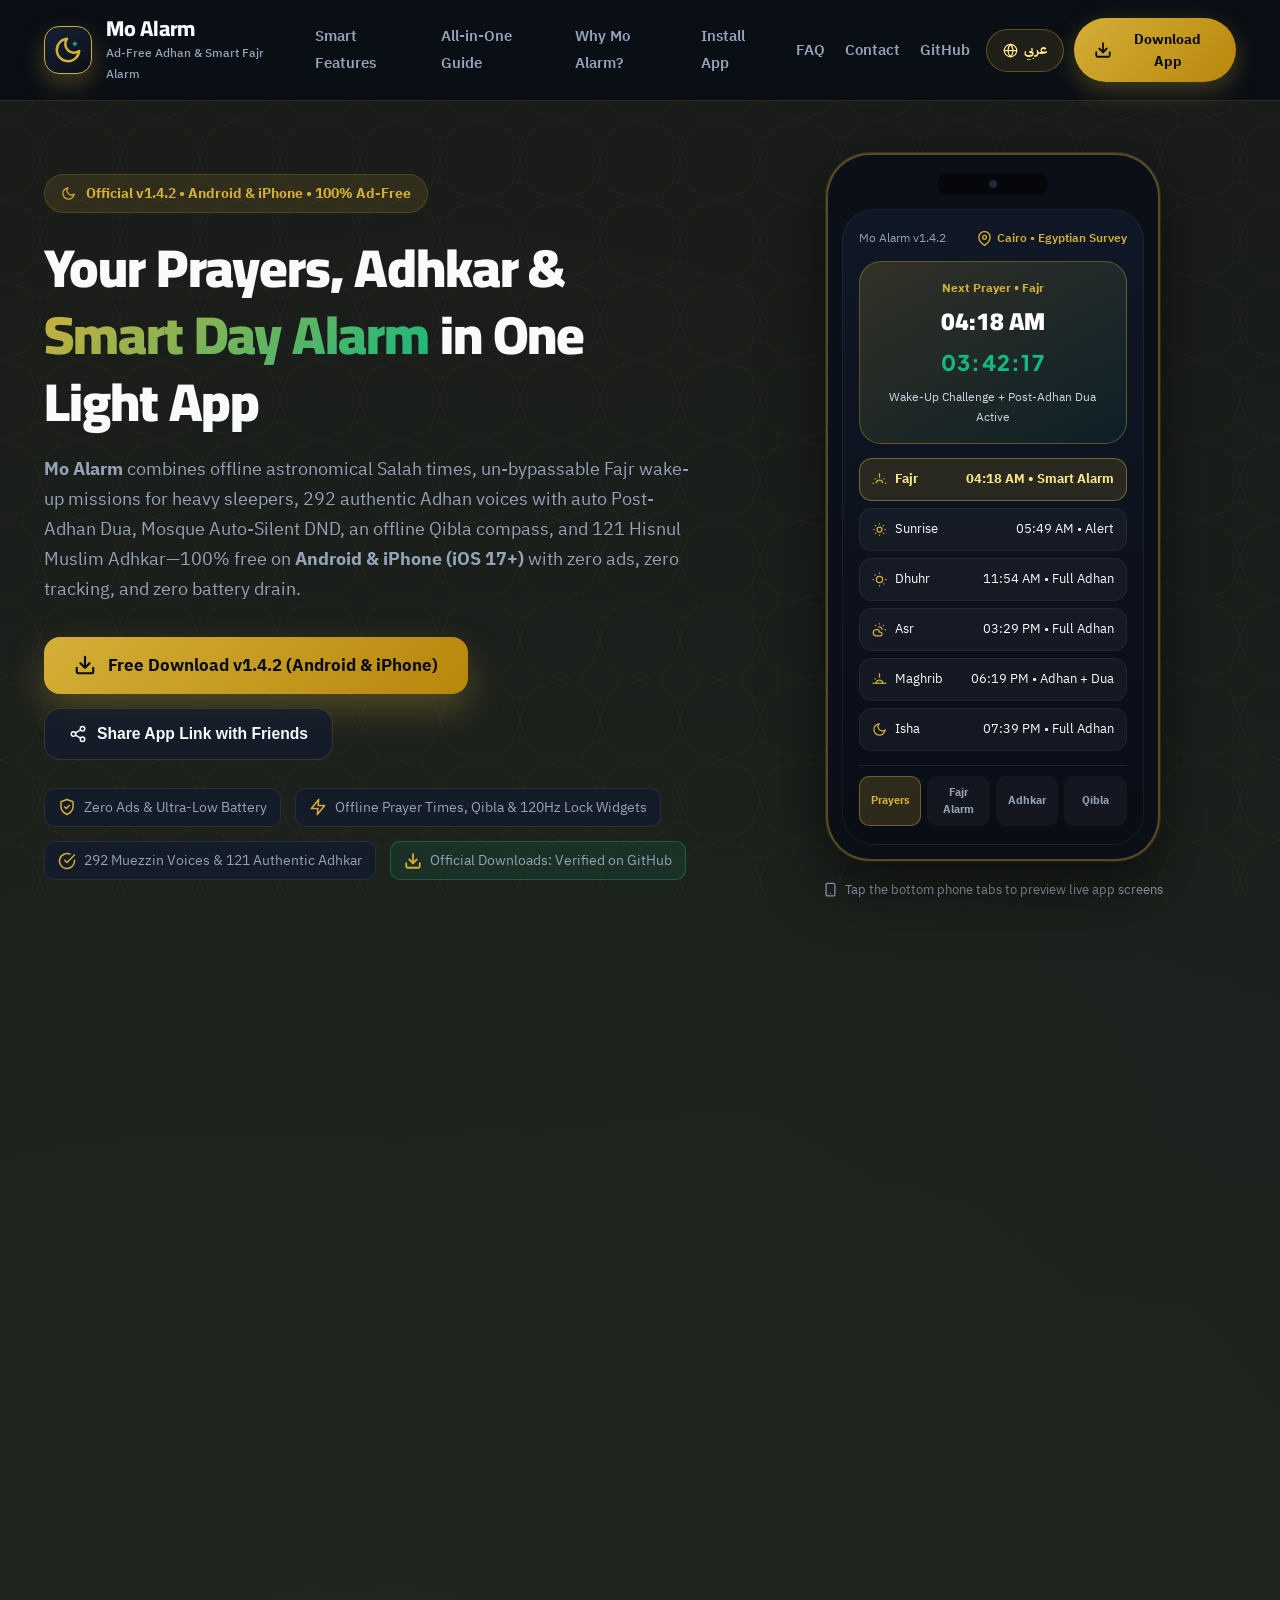
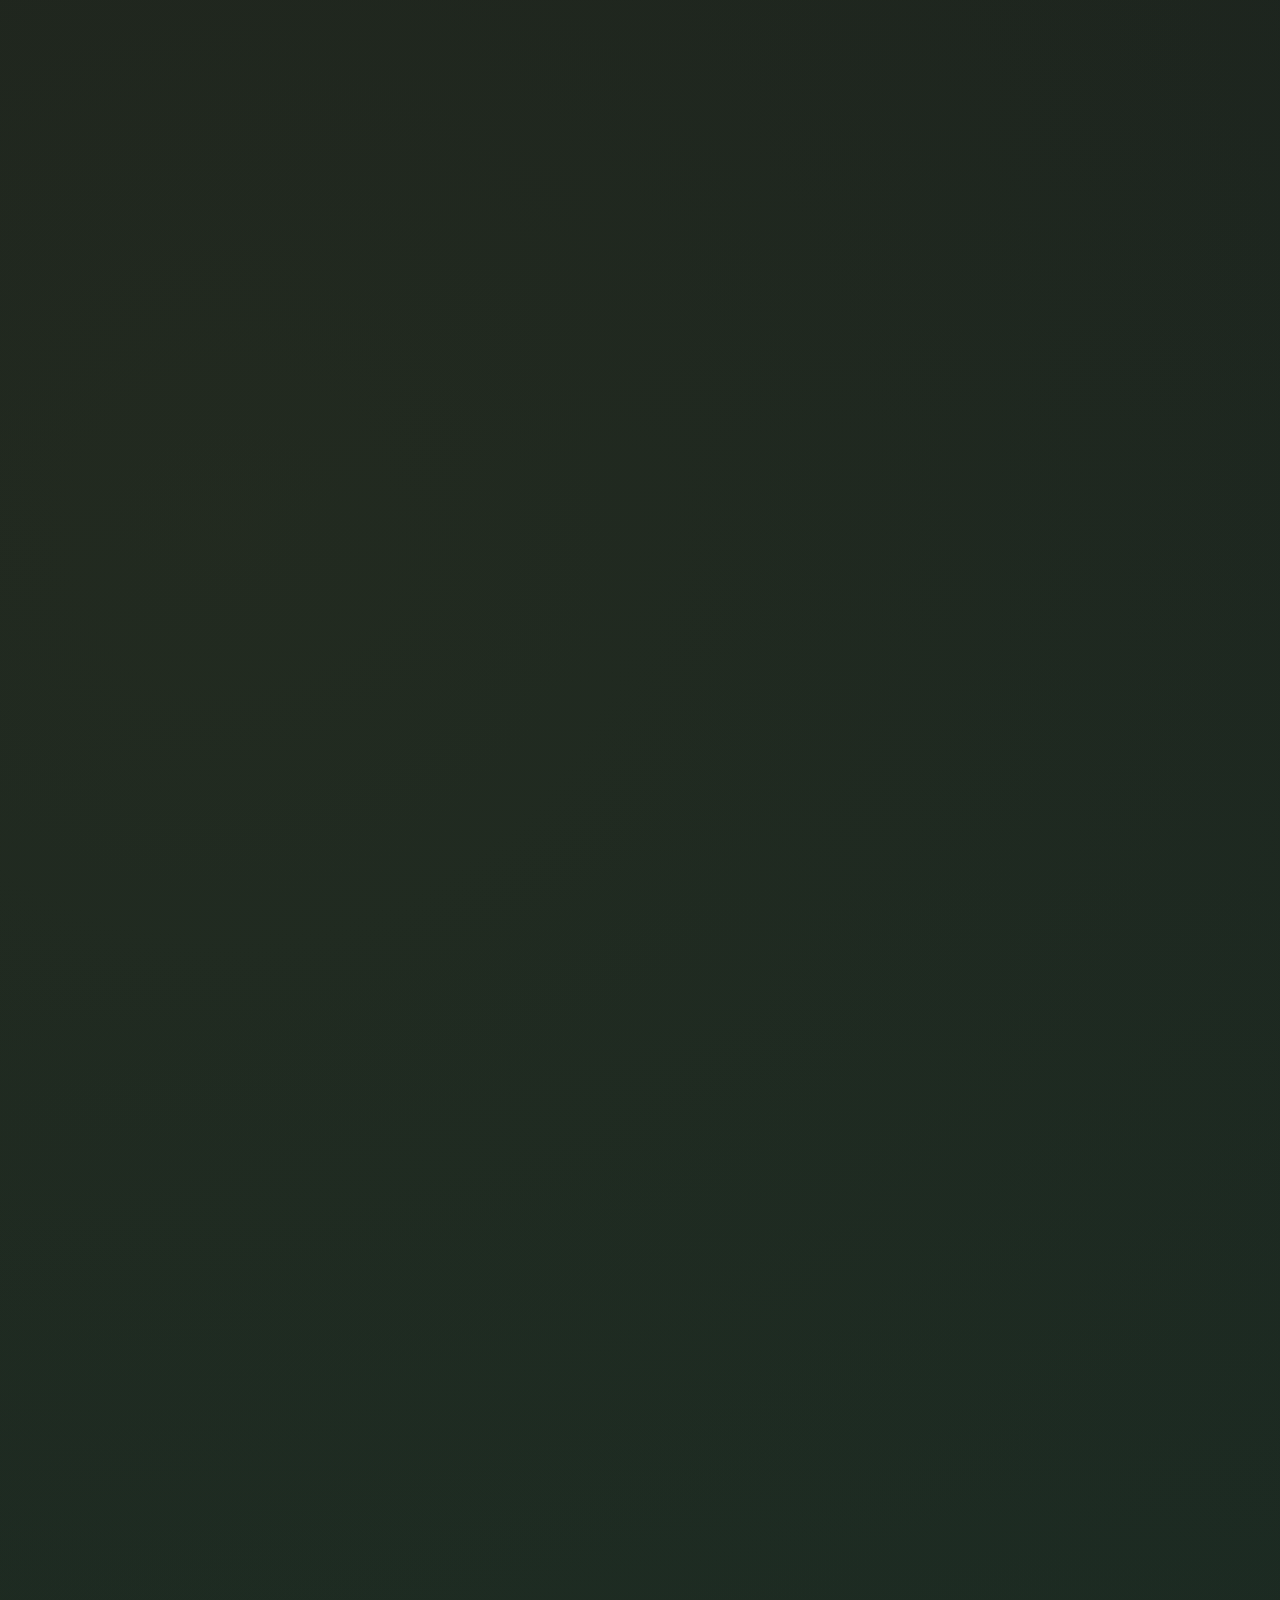
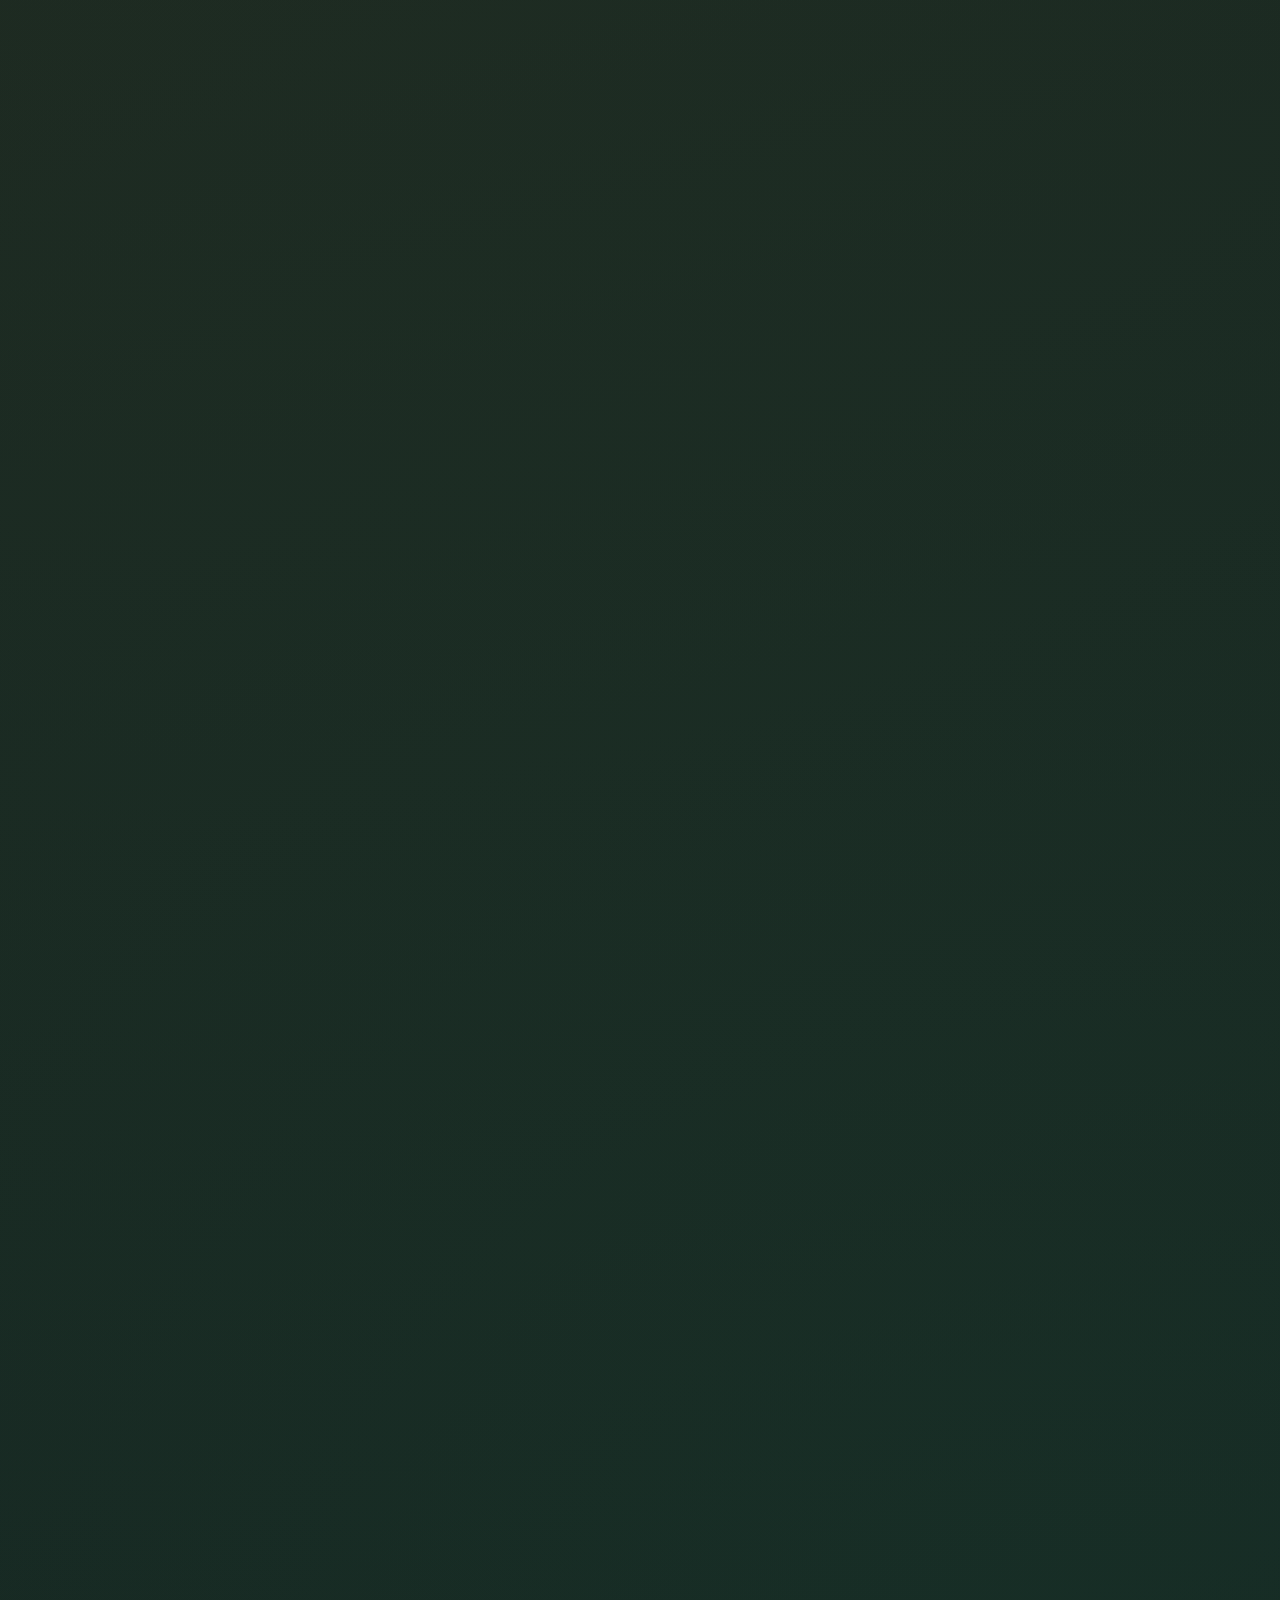
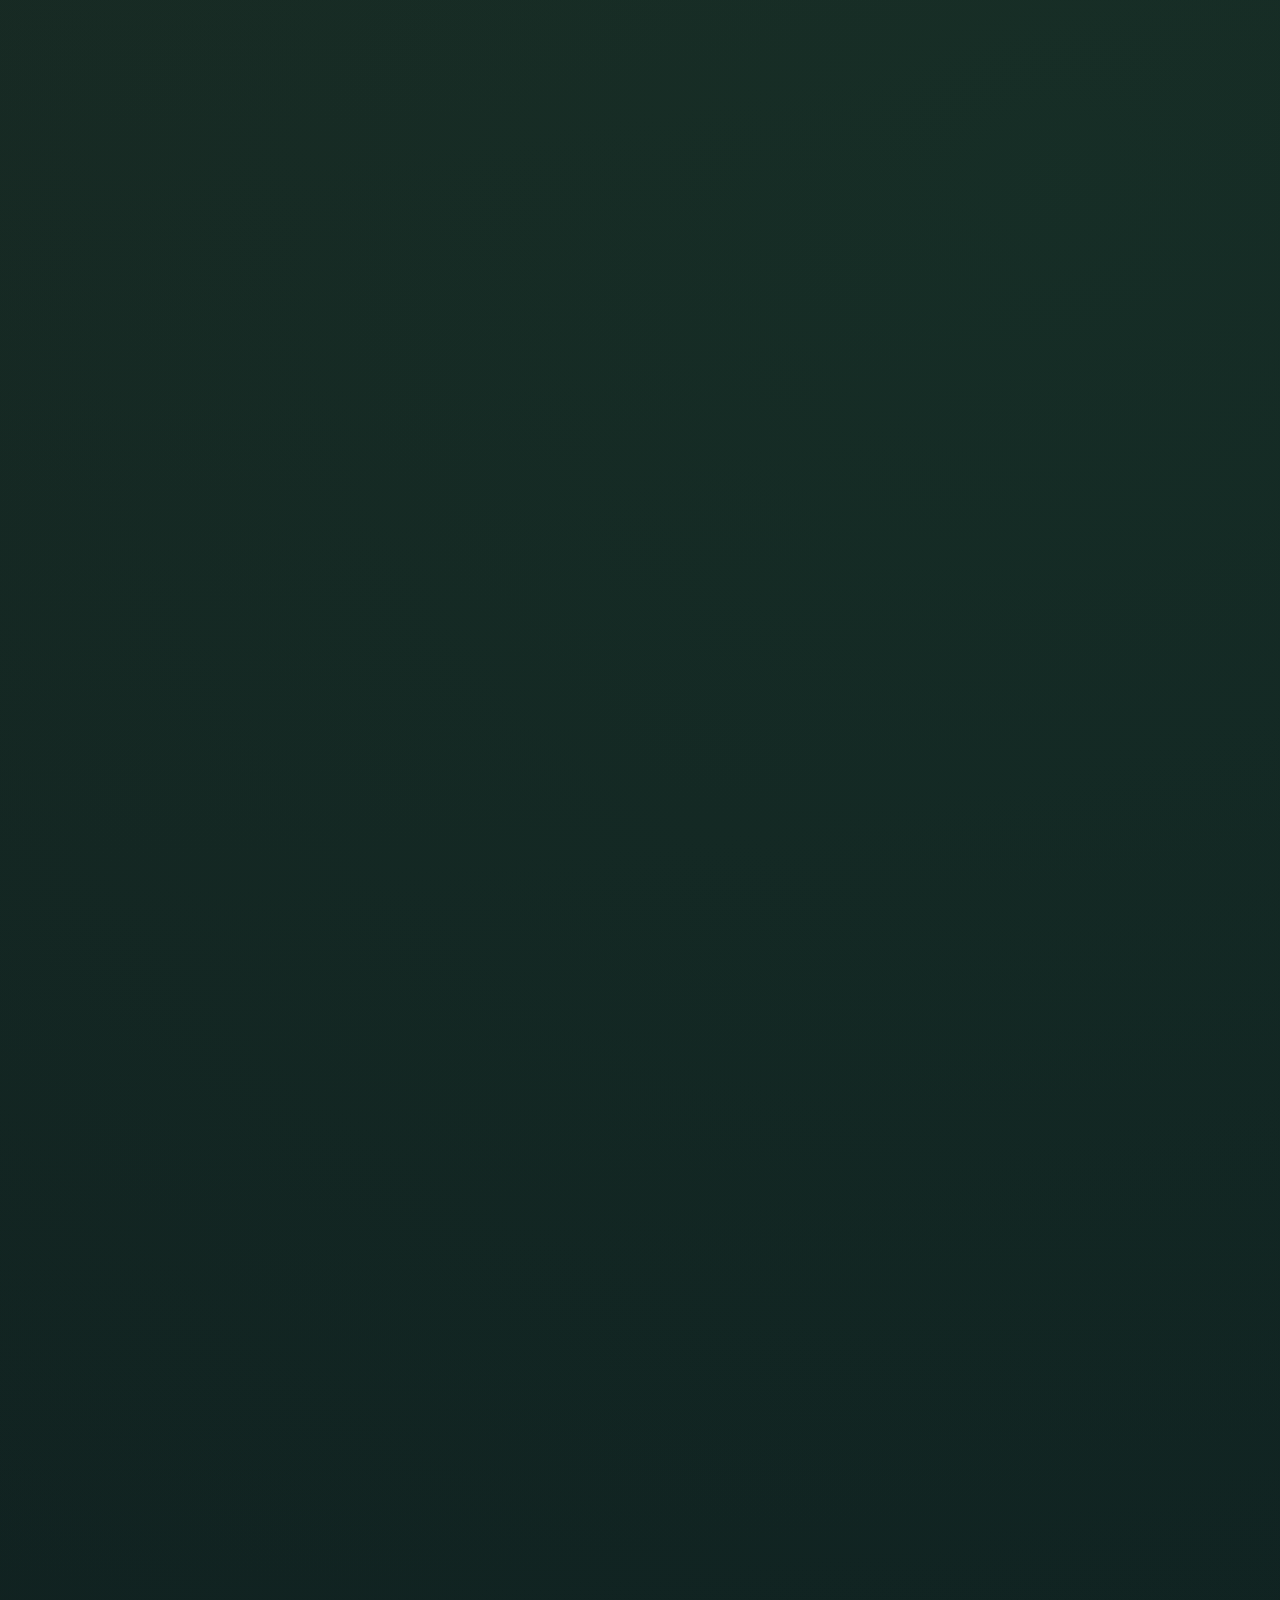
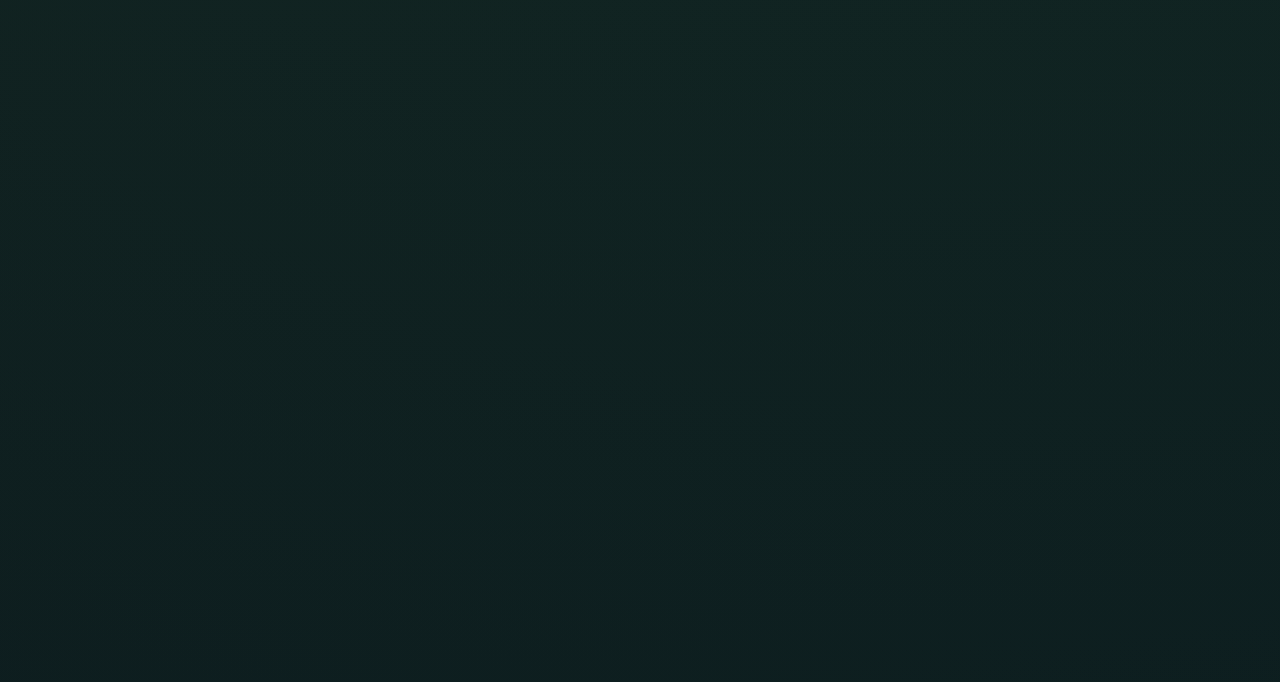
==== commit b8c58b23: "feat(landing): studio OG preview artwork, 3-in-1 positioning & calm battery/privacy copy" ====
--- a/docs/en/index.html
+++ b/docs/en/index.html
@@ -3,8 +3,8 @@
 <head>
   <meta charset="UTF-8" />
   <meta name="viewport" content="width=device-width, initial-scale=1.0" />
-  <title>Mo Alarm | Ad-Free Prayer Times, 292 Adhan Voices & Smart Fajr Alarm (Android & iPhone)</title>
-  <meta name="description" content="Download Mo Alarm for Android (APK) & iPhone (iOS 17+ IPA) — 100% Free, Zero Ads, Offline: Accurate Muslim prayer times, 292 Adhan/Athan voices with auto Post-Adhan Dua, heavy-sleeper Fajr wake-up challenges (Math & Shake), Mosque auto-silent DND, offline Qibla compass, 121 authentic Adhkar, and banking-safe privacy." />
+  <title>Mo Alarm | Your Prayers, Adhkar & Smart Day Alarm in One Light App (Android & iPhone)</title>
+  <meta name="description" content="Download Mo Alarm for Android (APK) & iPhone (iOS 17+ IPA) — 100% Free, Zero Ads, Offline: Accurate Muslim prayer times, 292 Adhan/Athan voices with auto Post-Adhan Dua, heavy-sleeper Fajr wake-up challenges (Math & Shake), Mosque auto-silent DND, offline Qibla compass, 121 authentic Adhkar, and ultra-low battery consumption." />
   <meta name="keywords" content="Mo Alarm, Mo Alarm app, Mo Alarm APK, Mo Alarm iOS IPA, prayer times app without ads, ad-free adhan app android iphone, athan app no ads, azan alarm offline, namaz time app no ads, fajr alarm for heavy sleepers, smart fajr wake up challenge, math alarm clock no ads, shake to wake fajr, ad-free alarmy alternative, ad-free muslim pro alternative, auto silent during prayer time, mosque silent mode app, offline qibla compass no ads, morning evening adhkar azkar app, hisnul muslim offline, digital tasbih counter, tahajjud last third of night alarm, sunnah fasting reminder, hijri calendar widget, android lock screen prayer widget" />
   <meta name="author" content="Mohamed Reda Amer" />
   <meta name="robots" content="index, follow, max-image-preview:large, max-snippet:-1, max-video-preview:-1" />
@@ -18,19 +18,19 @@
   <link rel="manifest" href="/mo-alarm/manifest.webmanifest" />
   <meta property="og:type" content="website" />
   <meta property="og:site_name" content="Mo Alarm" />
-  <meta property="og:title" content="Mo Alarm | Ad-Free Prayer Times, 292 Adhan Voices & Smart Fajr Alarm (Android & iPhone)" />
-  <meta property="og:description" content="Download Mo Alarm for Android (APK) & iPhone (iOS 17+ IPA) — 100% Free, Zero Ads, Offline: Accurate Muslim prayer times, 292 Adhan/Athan voices with auto Post-Adhan Dua, heavy-sleeper Fajr wake-up challenges (Math & Shake), Mosque auto-silent DND, offline Qibla compass, 121 authentic Adhkar, and banking-safe privacy." />
+  <meta property="og:title" content="Mo Alarm | Your Prayers, Adhkar & Smart Day Alarm in One Light App (Android & iPhone)" />
+  <meta property="og:description" content="Download Mo Alarm for Android (APK) & iPhone (iOS 17+ IPA) — 100% Free, Zero Ads, Offline: Accurate Muslim prayer times, 292 Adhan/Athan voices with auto Post-Adhan Dua, heavy-sleeper Fajr wake-up challenges (Math & Shake), Mosque auto-silent DND, offline Qibla compass, 121 authentic Adhkar, and ultra-low battery consumption." />
   <meta property="og:url" content="https://mohamedredaaa.github.io/mo-alarm/en/" />
-  <meta property="og:image" content="https://mohamedredaaa.github.io/mo-alarm/og-banner.png" />
+  <meta property="og:image" content="https://mohamedredaaa.github.io/mo-alarm/og-preview.jpg" />
   <meta property="og:image:width" content="1200" />
   <meta property="og:image:height" content="630" />
   <meta property="og:image:alt" content="Mo Alarm — 100% Free Ad-Free Offline Prayer Times & Smart Fajr Alarm App" />
   <meta property="og:locale" content="en_US" />
   <meta property="og:locale:alternate" content="ar_AR" />
   <meta name="twitter:card" content="summary_large_image" />
-  <meta name="twitter:title" content="Mo Alarm | Ad-Free Prayer Times, 292 Adhan Voices & Smart Fajr Alarm (Android & iPhone)" />
-  <meta name="twitter:description" content="Download Mo Alarm for Android (APK) & iPhone (iOS 17+ IPA) — 100% Free, Zero Ads, Offline: Accurate Muslim prayer times, 292 Adhan/Athan voices with auto Post-Adhan Dua, heavy-sleeper Fajr wake-up challenges (Math & Shake), Mosque auto-silent DND, offline Qibla compass, 121 authentic Adhkar, and banking-safe privacy." />
-  <meta name="twitter:image" content="https://mohamedredaaa.github.io/mo-alarm/og-banner.png" />
+  <meta name="twitter:title" content="Mo Alarm | Your Prayers, Adhkar & Smart Day Alarm in One Light App (Android & iPhone)" />
+  <meta name="twitter:description" content="Download Mo Alarm for Android (APK) & iPhone (iOS 17+ IPA) — 100% Free, Zero Ads, Offline: Accurate Muslim prayer times, 292 Adhan/Athan voices with auto Post-Adhan Dua, heavy-sleeper Fajr wake-up challenges (Math & Shake), Mosque auto-silent DND, offline Qibla compass, 121 authentic Adhkar, and ultra-low battery consumption." />
+  <meta name="twitter:image" content="https://mohamedredaaa.github.io/mo-alarm/og-preview.jpg" />
   <link rel="preconnect" href="https://fonts.googleapis.com" />
   <link rel="preconnect" href="https://fonts.gstatic.com" crossorigin />
   <link href="https://fonts.googleapis.com/css2?family=Cairo:wght@600;700;800;900&family=IBM+Plex+Sans+Arabic:wght@400;500;600;700&family=Plus+Jakarta+Sans:wght@500;600;700;800&display=swap" rel="stylesheet" />
@@ -39,7 +39,7 @@
   <link rel="stylesheet" href="../assets/sections.css" />
   <link rel="stylesheet" href="../assets/responsive-sticky.css" />
   <link rel="stylesheet" href="../assets/modal.css" />
-  <script type="application/ld+json">{"@context":"https://schema.org","@graph":[{"@type":"WebSite","@id":"https://mohamedredaaa.github.io/mo-alarm/#website","url":"https://mohamedredaaa.github.io/mo-alarm/en/","name":"Mo Alarm","alternateName":["Mo Alarm App","Mo Alarm Android & iPhone","مو الارم","تطبيق مو الارم","Mo Alarm Ad-Free Prayer & Fajr App","Mo Alarm APK & IPA"],"inLanguage":"en","publisher":{"@id":"https://mohamedredaaa.github.io/mo-alarm/#developer"}},{"@type":"Person","@id":"https://mohamedredaaa.github.io/mo-alarm/#developer","name":"Mohamed Reda Amer","alternateName":"محمد رضا عامر","url":"https://github.com/Mohamedredaaa","sameAs":["https://github.com/Mohamedredaaa","https://www.linkedin.com/in/mohamed-amer-2b5754190/"]},{"@type":"MobileApplication","@id":"https://mohamedredaaa.github.io/mo-alarm/#app","name":"Mo Alarm","alternateName":["Mo Alarm App","Mo Alarm Android & iPhone","مو الارم","تطبيق مو الارم","Mo Alarm Ad-Free Prayer & Fajr App","Mo Alarm APK & IPA"],"description":"Download Mo Alarm for Android (APK) & iPhone (iOS 17+ IPA) — 100% Free, Zero Ads, Offline: Accurate Muslim prayer times, 292 Adhan/Athan voices with auto Post-Adhan Dua, heavy-sleeper Fajr wake-up challenges (Math & Shake), Mosque auto-silent DND, offline Qibla compass, 121 authentic Adhkar, and banking-safe privacy.","applicationCategory":"LifestyleApplication","applicationSubCategory":"Islamic Prayer Times, Adhan & Wake-Up Alarm","operatingSystem":"Android 8.0+, iOS 17.0+","softwareVersion":"1.4.2","fileSize":"17.0 MB","inLanguage":["ar","en"],"url":"https://mohamedredaaa.github.io/mo-alarm/en/","downloadUrl":"https://github.com/Mohamedredaaa/mo-alarm/releases/latest/download/app-release.apk","installUrl":"https://github.com/Mohamedredaaa/mo-alarm/releases/latest","image":"https://mohamedredaaa.github.io/mo-alarm/og-banner.png","screenshot":"https://mohamedredaaa.github.io/mo-alarm/og-banner.png","author":{"@id":"https://mohamedredaaa.github.io/mo-alarm/#developer"},"offers":{"@type":"Offer","price":"0","priceCurrency":"USD","availability":"https://schema.org/InStock"},"featureList":["Offline Prayer Times, Global Calculation Methods & 292 Adhan Voices","Heavy-Sleeper Fajr, Tahajjud & Suhoor Wake-Up Missions (Ad-Free Alarmy Alternative)","Mosque Auto-Silent Mode, Friday Jumu'ah DND & Instant Flip-to-Mute","High-Precision Offline Qibla Compass Anywhere on Earth","121 Authentic Hisnul Muslim Adhkar, Digital Tasbih & 30-Day Streak","Hijri Calendar & Sunnah Fasting Reminders (Mondays, Thursdays & White Days)","120Hz Android Home-Screen & Lock-Screen Prayer Widgets","100% Privacy, Zero Tracking, Banking/InstaPay Safe & OEM Battery Guide"],"keywords":"Mo Alarm, Mo Alarm app, Mo Alarm APK, Mo Alarm iOS IPA, prayer times app without ads, ad-free adhan app android iphone, athan app no ads, azan alarm offline, namaz time app no ads, fajr alarm for heavy sleepers, smart fajr wake up challenge, math alarm clock no ads, shake to wake fajr, ad-free alarmy alternative, ad-free muslim pro alternative, auto silent during prayer time, mosque silent mode app, offline qibla compass no ads, morning evening adhkar azkar app, hisnul muslim offline, digital tasbih counter, tahajjud last third of night alarm, sunnah fasting reminder, hijri calendar widget, android lock screen prayer widget"},{"@type":"FAQPage","@id":"https://mohamedredaaa.github.io/mo-alarm/en/#faqpage","mainEntity":[{"@type":"Question","name":"Is Mo Alarm really 100% free and completely ad-free?","acceptedAnswer":{"@type":"Answer","text":"Yes. Mo Alarm is 100% free fi sabilillah with zero banner ads, zero video interruptions before or after Adhan, zero paid subscriptions, and zero analytics tracking."}},{"@type":"Question","name":"Is Mo Alarm safe and compatible with InstaPay and mobile banking apps?","acceptedAnswer":{"@type":"Answer","text":"Yes, 100%. Mo Alarm never requests Android Accessibility Services—the permission that triggers security blocks in InstaPay and banking apps—and stores all data strictly on your device."}},{"@type":"Question","name":"Do prayer times, Qibla compass, and Adhan alarms work offline without internet?","acceptedAnswer":{"@type":"Answer","text":"Yes. Astronomical prayer times, Qibla bearing toward Makkah, Hijri dates, wake-up challenges, and all 121 Adhkar work 100% offline anywhere in the world."}},{"@type":"Question","name":"How does the Fajr alarm wake up heavy sleepers?","acceptedAnswer":{"@type":"Answer","text":"You can require solving Math equations, shaking your phone vigorously, or completing Morning Dhikr taps to stop the alarm, backed by progressive 25%→100% volume and a 5-minute post-Fajr awake verification check—making it a complete ad-free Islamic alternative to Alarmy."}},{"@type":"Question","name":"How does Mosque Auto-Silent work during daily Salah and Friday Jumu'ah?","acceptedAnswer":{"@type":"Answer","text":"Once enabled, Mo Alarm automatically switches your phone to Do Not Disturb / Silent mode at prayer times (10–60 mins) and Friday Khutbah (20–90 mins), then restores your previous ringer volume automatically."}},{"@type":"Question","name":"How do I prevent delayed Adhan notifications on Samsung, Xiaomi, Oppo, or Huawei?","acceptedAnswer":{"@type":"Answer","text":"On first launch, Mo Alarm displays a one-tap setup card to grant Exact Alarms (SCHEDULE_EXACT_ALARM) and Unrestricted Battery usage so Samsung One UI, Xiaomi HyperOS/MIUI, Oppo, Realme, Vivo, and Huawei never delay an Adhan or Fajr alarm."}},{"@type":"Question","name":"How do I install Mo Alarm on Android (APK) or iPhone (iOS 17+ IPA) for free?","acceptedAnswer":{"@type":"Answer","text":"On Android, download app-release.apk and open it (if Play Protect prompts for independent GitHub APKs, tap More details → Install anyway). On iPhone, download MoAlarm-iOS.ipa and sideload it for free using Sideloadly or AltStore with your regular Apple ID."}},{"@type":"Question","name":"Which prayer calculation methods and Muezzin voices are included?","acceptedAnswer":{"@type":"Answer","text":"Mo Alarm supports Umm Al-Qura (Makkah), Egyptian General Authority of Survey, Muslim World League (MWL), ISNA, Karachi, Gulf/Dubai, Kuwait, Qatar, North Africa, and Turkish Diyanet (both Standard and Hanafi Asr), plus 292 Adhan recordings and automatic Post-Adhan Dua."}},{"@type":"Question","name":"Does Mo Alarm calculate Tahajjud (last third of the night) and Sunnah fasting days?","acceptedAnswer":{"@type":"Answer","text":"Yes. It automatically calculates the shifting last third of the night between Maghrib and Fajr for Qiyam al-Layl, and sends evening reminders for Mondays & Thursdays, White Days (13–15 Hijri), Ashura, and Arafah with one-tap Suhoor alarms."}},{"@type":"Question","name":"How do I receive future app updates?","acceptedAnswer":{"@type":"Answer","text":"Mo Alarm includes a lightweight GitHub Releases update checker that alerts you inside the app whenever a new version is published so you can update in one tap without losing settings or streaks."}}]}]}</script>
+  <script type="application/ld+json">{"@context":"https://schema.org","@graph":[{"@type":"WebSite","@id":"https://mohamedredaaa.github.io/mo-alarm/#website","url":"https://mohamedredaaa.github.io/mo-alarm/en/","name":"Mo Alarm","alternateName":["Mo Alarm App","Mo Alarm Android & iPhone","مو الارم","تطبيق مو الارم","Mo Alarm Ad-Free Prayer & Fajr App","Mo Alarm APK & IPA"],"inLanguage":"en","publisher":{"@id":"https://mohamedredaaa.github.io/mo-alarm/#developer"}},{"@type":"Person","@id":"https://mohamedredaaa.github.io/mo-alarm/#developer","name":"Mohamed Reda Amer","alternateName":"محمد رضا عامر","url":"https://github.com/Mohamedredaaa","sameAs":["https://github.com/Mohamedredaaa","https://www.linkedin.com/in/mohamed-amer-2b5754190/"]},{"@type":"MobileApplication","@id":"https://mohamedredaaa.github.io/mo-alarm/#app","name":"Mo Alarm","alternateName":["Mo Alarm App","Mo Alarm Android & iPhone","مو الارم","تطبيق مو الارم","Mo Alarm Ad-Free Prayer & Fajr App","Mo Alarm APK & IPA"],"description":"Download Mo Alarm for Android (APK) & iPhone (iOS 17+ IPA) — 100% Free, Zero Ads, Offline: Accurate Muslim prayer times, 292 Adhan/Athan voices with auto Post-Adhan Dua, heavy-sleeper Fajr wake-up challenges (Math & Shake), Mosque auto-silent DND, offline Qibla compass, 121 authentic Adhkar, and ultra-low battery consumption.","applicationCategory":"LifestyleApplication","applicationSubCategory":"Islamic Prayer Times, Adhan & Wake-Up Alarm","operatingSystem":"Android 8.0+, iOS 17.0+","softwareVersion":"1.4.3","fileSize":"17.0 MB","inLanguage":["ar","en"],"url":"https://mohamedredaaa.github.io/mo-alarm/en/","downloadUrl":"https://github.com/Mohamedredaaa/mo-alarm/releases/latest/download/app-release.apk","installUrl":"https://github.com/Mohamedredaaa/mo-alarm/releases/latest","image":"https://mohamedredaaa.github.io/mo-alarm/og-preview.jpg","screenshot":"https://mohamedredaaa.github.io/mo-alarm/og-preview.jpg","author":{"@id":"https://mohamedredaaa.github.io/mo-alarm/#developer"},"offers":{"@type":"Offer","price":"0","priceCurrency":"USD","availability":"https://schema.org/InStock"},"featureList":["Offline Prayer Times, Global Calculation Methods & 292 Adhan Voices","Heavy-Sleeper Fajr, Tahajjud & Suhoor Wake-Up Missions (Ad-Free Alarmy Alternative)","Mosque Auto-Silent Mode, Friday Jumu'ah DND & Instant Flip-to-Mute","High-Precision Offline Qibla Compass Anywhere on Earth","121 Authentic Hisnul Muslim Adhkar, Digital Tasbih & 30-Day Streak","Hijri Calendar & Sunnah Fasting Reminders (Mondays, Thursdays & White Days)","120Hz Android Home-Screen & Lock-Screen Prayer Widgets","100% Privacy, Zero Tracking, Ultra-Low Battery & OEM Alarm Guide"],"keywords":"Mo Alarm, Mo Alarm app, Mo Alarm APK, Mo Alarm iOS IPA, prayer times app without ads, ad-free adhan app android iphone, athan app no ads, azan alarm offline, namaz time app no ads, fajr alarm for heavy sleepers, smart fajr wake up challenge, math alarm clock no ads, shake to wake fajr, ad-free alarmy alternative, ad-free muslim pro alternative, auto silent during prayer time, mosque silent mode app, offline qibla compass no ads, morning evening adhkar azkar app, hisnul muslim offline, digital tasbih counter, tahajjud last third of night alarm, sunnah fasting reminder, hijri calendar widget, android lock screen prayer widget"},{"@type":"FAQPage","@id":"https://mohamedredaaa.github.io/mo-alarm/en/#faqpage","mainEntity":[{"@type":"Question","name":"Is Mo Alarm really 100% free and completely ad-free?","acceptedAnswer":{"@type":"Answer","text":"Yes. Mo Alarm is 100% free fi sabilillah with zero banner ads, zero video interruptions before or after Adhan, zero paid subscriptions, and zero analytics tracking."}},{"@type":"Question","name":"Is Mo Alarm light on battery and completely private offline?","acceptedAnswer":{"@type":"Answer","text":"Yes, 100%. Mo Alarm calculates all prayer times locally on your phone with zero constant background polling, preventing battery drain or overheating, and stores all data strictly on your device."}},{"@type":"Question","name":"Do prayer times, Qibla compass, and Adhan alarms work offline without internet?","acceptedAnswer":{"@type":"Answer","text":"Yes. Astronomical prayer times, Qibla bearing toward Makkah, Hijri dates, wake-up challenges, and all 121 Adhkar work 100% offline anywhere in the world."}},{"@type":"Question","name":"How does the Fajr alarm wake up heavy sleepers?","acceptedAnswer":{"@type":"Answer","text":"You can require solving Math equations, shaking your phone vigorously, or completing Morning Dhikr taps to stop the alarm, backed by progressive 25%→100% volume and a 5-minute post-Fajr awake verification check—making it a complete ad-free Islamic alternative to Alarmy."}},{"@type":"Question","name":"How does Mosque Auto-Silent work during daily Salah and Friday Jumu'ah?","acceptedAnswer":{"@type":"Answer","text":"Once enabled, Mo Alarm automatically switches your phone to Do Not Disturb / Silent mode at prayer times (10–60 mins) and Friday Khutbah (20–90 mins), then restores your previous ringer volume automatically."}},{"@type":"Question","name":"How do I prevent delayed Adhan notifications on Samsung, Xiaomi, Oppo, or Huawei?","acceptedAnswer":{"@type":"Answer","text":"On first launch, Mo Alarm displays a one-tap setup card to grant Exact Alarms (SCHEDULE_EXACT_ALARM) and Unrestricted Battery usage so Samsung One UI, Xiaomi HyperOS/MIUI, Oppo, Realme, Vivo, and Huawei never delay an Adhan or Fajr alarm."}},{"@type":"Question","name":"How do I install Mo Alarm on Android (APK) or iPhone (iOS 17+ IPA) for free?","acceptedAnswer":{"@type":"Answer","text":"On Android, download app-release.apk and open it (if Play Protect prompts for independent GitHub APKs, tap More details → Install anyway). On iPhone, download MoAlarm-iOS.ipa and sideload it for free using Sideloadly or AltStore with your regular Apple ID."}},{"@type":"Question","name":"Which prayer calculation methods and Muezzin voices are included?","acceptedAnswer":{"@type":"Answer","text":"Mo Alarm supports Umm Al-Qura (Makkah), Egyptian General Authority of Survey, Muslim World League (MWL), ISNA, Karachi, Gulf/Dubai, Kuwait, Qatar, North Africa, and Turkish Diyanet (both Standard and Hanafi Asr), plus 292 Adhan recordings and automatic Post-Adhan Dua."}},{"@type":"Question","name":"Does Mo Alarm calculate Tahajjud (last third of the night) and Sunnah fasting days?","acceptedAnswer":{"@type":"Answer","text":"Yes. It automatically calculates the shifting last third of the night between Maghrib and Fajr for Qiyam al-Layl, and sends evening reminders for Mondays & Thursdays, White Days (13–15 Hijri), Ashura, and Arafah with one-tap Suhoor alarms."}},{"@type":"Question","name":"How do I receive future app updates?","acceptedAnswer":{"@type":"Answer","text":"Mo Alarm includes a lightweight GitHub Releases update checker that alerts you inside the app whenever a new version is published so you can update in one tap without losing settings or streaks."}}]}]}</script>
 </head>
 <body>
   <div class="islamic-grid-overlay" aria-hidden="true"></div>
@@ -65,15 +65,15 @@
   <main class="container">
     <section class="hero">
       <div class="hero-content">
-        <div class="hero-eyebrow"><svg class="ico-sm" viewBox="0 0 24 24" fill="none" stroke="currentColor" stroke-width="2" stroke-linecap="round" stroke-linejoin="round"><path d="M21 12.79A9 9 0 1 1 11.21 3 7 7 0 0 0 21 12.79z"/></svg><span id="hero-badge-text">Official v1.4.2 • Android & iPhone • 100% Ad-Free</span></div>
-        <h1 class="hero-title">Ad-Free <span class="gold-highlight">Prayer Times, Adhan &amp; Smart Fajr Alarm</span> for Android &amp; iPhone</h1>
-        <p class="hero-lead"><strong>Mo Alarm</strong> combines offline astronomical Salah times, un-bypassable Fajr wake-up missions for heavy sleepers, 292 authentic Adhan voices with auto Post-Adhan Dua, Mosque Auto-Silent DND, an offline Qibla compass, and 121 Hisnul Muslim Adhkar—100% free on <strong>Android &amp; iPhone (iOS 17+)</strong> with zero ads, zero tracking, and 100% banking-safe privacy.</p>
+        <div class="hero-eyebrow"><svg class="ico-sm" viewBox="0 0 24 24" fill="none" stroke="currentColor" stroke-width="2" stroke-linecap="round" stroke-linejoin="round"><path d="M21 12.79A9 9 0 1 1 11.21 3 7 7 0 0 0 21 12.79z"/></svg><span id="hero-badge-text">Official v1.4.3 • Android & iPhone • 100% Ad-Free</span></div>
+        <h1 class="hero-title">Your Prayers, Adhkar &amp; <span class="gold-highlight">Smart Day Alarm</span> in One Light App</h1>
+        <p class="hero-lead"><strong>Mo Alarm</strong> combines offline astronomical Salah times, un-bypassable Fajr wake-up missions for heavy sleepers, 292 authentic Adhan voices with auto Post-Adhan Dua, Mosque Auto-Silent DND, an offline Qibla compass, and 121 Hisnul Muslim Adhkar—100% free on <strong>Android &amp; iPhone (iOS 17+)</strong> with zero ads, zero tracking, and zero battery drain.</p>
         <div class="hero-actions">
           <button class="btn-primary-download" type="button" onclick="openDownloadModal(event)" style="border:none;cursor:pointer;font-family:var(--font-sans);"><svg width="22" height="22" viewBox="0 0 24 24" fill="none"><path d="M21 15v4a2 2 0 0 1-2 2H5a2 2 0 0 1-2-2v-4M7 10l5 5 5-5M12 15V3" stroke="currentColor" stroke-width="2.4" stroke-linecap="round" stroke-linejoin="round"/></svg><span id="cta-primary-text">Free Download (Android & iPhone)</span></button>
           <button class="btn-secondary-action" onclick="shareApp()" type="button"><svg class="ico" viewBox="0 0 24 24" fill="none" stroke="currentColor" stroke-width="2" stroke-linecap="round" stroke-linejoin="round"><circle cx="18" cy="5" r="3"/><circle cx="6" cy="12" r="3"/><circle cx="18" cy="19" r="3"/><line x1="8.59" y1="13.51" x2="15.42" y2="17.49"/><line x1="15.41" y1="6.51" x2="8.59" y2="10.49"/></svg><span id="share-btn-text">Share App Link with Friends</span></button>
         </div>
         <div class="hero-trust-strip">
-          <span class="trust-pill"><svg class="ico" viewBox="0 0 24 24" fill="none" stroke="currentColor" stroke-width="2" stroke-linecap="round" stroke-linejoin="round"><path d="M12 22s8-4 8-10V5l-8-3-8 3v7c0 6 8 10 8 10z"/><polyline points="9 12 11 14 15 10"/></svg><span>100% Privacy • Zero Ads & Banking/InstaPay Safe</span></span>
+          <span class="trust-pill"><svg class="ico" viewBox="0 0 24 24" fill="none" stroke="currentColor" stroke-width="2" stroke-linecap="round" stroke-linejoin="round"><path d="M12 22s8-4 8-10V5l-8-3-8 3v7c0 6 8 10 8 10z"/><polyline points="9 12 11 14 15 10"/></svg><span>Zero Ads & Ultra-Low Battery</span></span>
           <span class="trust-pill"><svg class="ico" viewBox="0 0 24 24" fill="none" stroke="currentColor" stroke-width="2" stroke-linecap="round" stroke-linejoin="round"><polygon points="13 2 3 14 12 14 11 22 21 10 12 10 13 2"/></svg><span>Offline Prayer Times, Qibla & 120Hz Lock Widgets</span></span>
           <span class="trust-pill"><svg class="ico" viewBox="0 0 24 24" fill="none" stroke="currentColor" stroke-width="2" stroke-linecap="round" stroke-linejoin="round"><path d="M22 11.08V12a10 10 0 1 1-5.93-9.14"/><polyline points="22 4 12 14.01 9 11.01"/></svg><span>292 Muezzin Voices & 121 Authentic Adhkar</span></span>
           <span class="trust-pill" style="border-color:rgba(16,185,129,0.35);background:rgba(16,185,129,0.1);"><svg class="ico" viewBox="0 0 24 24" fill="none" stroke="currentColor" stroke-width="2.4" stroke-linecap="round" stroke-linejoin="round"><path d="M21 15v4a2 2 0 0 1-2 2H5a2 2 0 0 1-2-2v-4"/><polyline points="7 10 12 15 17 10"/><line x1="12" y1="15" x2="12" y2="3"/></svg><span id="trust-downloads-text">Official Downloads: Verified on GitHub</span></span>
@@ -85,7 +85,7 @@
           <div class="phone-notch"><span class="phone-notch-cam"></span></div>
           <div class="phone-screen">
             <div>
-              <div class="mock-status-row"><span id="mock-version-label">Mo Alarm v1.4.2</span><span class="mock-loc-badge"><svg class="ico-sm" viewBox="0 0 24 24" fill="none" stroke="currentColor" stroke-width="2.2" stroke-linecap="round" stroke-linejoin="round"><path d="M21 10c0 7-9 13-9 13s-9-6-9-13a9 9 0 0 1 18 0z"/><circle cx="12" cy="10" r="3"/></svg><span>Cairo • Egyptian Survey</span></span></div>
+              <div class="mock-status-row"><span id="mock-version-label">Mo Alarm v1.4.3</span><span class="mock-loc-badge"><svg class="ico-sm" viewBox="0 0 24 24" fill="none" stroke="currentColor" stroke-width="2.2" stroke-linecap="round" stroke-linejoin="round"><path d="M21 10c0 7-9 13-9 13s-9-6-9-13a9 9 0 0 1 18 0z"/><circle cx="12" cy="10" r="3"/></svg><span>Cairo • Egyptian Survey</span></span></div>
               <div class="screen-view active" id="mock-screen-prayers">
                 <div class="mock-hero-card"><div class="mock-next-label">Next Prayer • Fajr</div><div class="mock-next-prayer">04:18 AM</div><div class="mock-countdown" id="live-countdown">03:42:19</div><div style="font-size:0.74rem;color:#CBD5E1;margin-top:6px;">Wake-Up Challenge + Post-Adhan Dua Active</div></div>
                 <div class="mock-prayer-list">
@@ -132,7 +132,7 @@
     </section>
 
     <section class="section section-deferred" id="features">
-      <div class="section-header"><span class="section-tag" id="feat-tag-text">Release v1.4.2 • 6 Smart Worship Systems</span><h2 class="section-title">Everything You Need for Punctual Salah & Fajr—With Zero Ads</h2><p class="section-subtitle">Engineered for 100% offline reliability and minimal battery usage across Android 8.0+ and iPhone iOS 17+.</p></div>
+      <div class="section-header"><span class="section-tag" id="feat-tag-text">Release v1.4.3 • 6 Smart Worship Systems</span><h2 class="section-title">Everything You Need for Punctual Salah & Fajr—With Zero Ads</h2><p class="section-subtitle">Engineered for 100% offline reliability and minimal battery usage across Android 8.0+ and iPhone iOS 17+.</p></div>
       <div class="features-grid">
         <article class="feature-card"><span class="feature-num">01</span><div class="feature-icon" aria-hidden="true"><svg viewBox="0 0 24 24" fill="none" stroke="currentColor" stroke-width="1.9" stroke-linecap="round" stroke-linejoin="round"><circle cx="12" cy="13" r="8" fill="currentColor" fill-opacity="0.12"/><circle cx="12" cy="13" r="8"/><path d="M12 9v4l2.5 2.5"/><path d="M5 3 2 6"/><path d="m22 6-3-3"/><path d="M6.38 18.7 4 21"/><path d="M17.64 18.67 20 21"/></svg></div><h3 class="feature-title">Fajr Alarm with 4 Wake-Up Missions</h3><p class="feature-desc">Choose Math Equations, Shake-to-Wake, Dhikr Challenge, or Slide dismissal—paired with a 5-minute post-Fajr awake check and smooth 25%→100% rising volume.</p><span class="feature-badge">Built for Heavy Sleepers</span></article>
         <article class="feature-card"><span class="feature-num">02</span><div class="feature-icon" aria-hidden="true"><svg viewBox="0 0 24 24" fill="none" stroke="currentColor" stroke-width="1.9" stroke-linecap="round" stroke-linejoin="round"><path d="M18 8A6 6 0 0 0 6 8c0 7-3 9-3 9h18s-3-2-3-9" fill="currentColor" fill-opacity="0.12"/><path d="M13.73 21a2 2 0 0 1-3.46 0"/><path d="M8.66 3.69A6 6 0 0 1 18 8c0 2.68.67 4.78 1.41 6.32"/><path d="M6 8c0 7-3 9-3 9h11"/><line x1="2" y1="2" x2="22" y2="22"/></svg></div><h3 class="feature-title">Mosque Auto-Silent & Jumu'ah DND</h3><p class="feature-desc">Automatically switches your phone to silent/DND during the 5 daily prayers (10–60 min) and Friday Khutbah (20–90 min), restoring your ringer right after.</p><span class="feature-badge">Distraction-Free Khushu</span></article>
@@ -153,7 +153,7 @@
         <details class="cluster-card" name="worship-clusters"><summary><span class="cluster-summary-main"><span class="cluster-pill-num">05</span><span>121 Authentic Hisnul Muslim Adhkar, Digital Tasbih & 30-Day Streak</span></span><svg class="faq-chevron" viewBox="0 0 24 24" fill="none" stroke="currentColor" stroke-width="2.2"><polyline points="6 9 12 15 18 9"/></svg></summary><div class="cluster-body"><p>Read and track 121 authentic vocalized Adhkar/Azkar across 6 structured categories (Post-Salah, Prayer Duas, Mosque, Morning Adhkar, Evening Adhkar, and Sleep) with customizable daily reminders, an eyes-free haptic Digital Tasbih counter (0–100+), and a private 30-day consistency dashboard.</p><div class="cluster-tags"><span class="cluster-tag">Morning & Evening Adhkar</span><span class="cluster-tag">Hisnul Muslim No Ads</span><span class="cluster-tag">Post-Prayer Azkar</span><span class="cluster-tag">Haptic Digital Tasbih</span><span class="cluster-tag">30-Day Worship Tracker</span></div></div></details>
         <details class="cluster-card" name="worship-clusters"><summary><span class="cluster-summary-main"><span class="cluster-pill-num">06</span><span>Hijri Calendar & Sunnah Fasting Reminders (Mondays, Thursdays & White Days)</span></span><svg class="faq-chevron" viewBox="0 0 24 24" fill="none" stroke="currentColor" stroke-width="2.2"><polyline points="6 9 12 15 18 9"/></svg></summary><div class="cluster-body"><p>Built-in Islamic Hijri calendar with ±2 day crescent adjustment. Sends timely evening reminders ahead of Mondays & Thursdays, the Three White Days (Ayyam al-Beed 13, 14, 15 Hijri), Ashura, and Day of Arafah, plus Ramadan Suhoor and Iftar alerts.</p><div class="cluster-tags"><span class="cluster-tag">Hijri Islamic Calendar</span><span class="cluster-tag">Monday & Thursday Fasting</span><span class="cluster-tag">White Days Fasting Alert</span><span class="cluster-tag">Ashura & Arafah Reminder</span><span class="cluster-tag">Ad-Free Ramadan Companion</span></div></div></details>
         <details class="cluster-card" name="worship-clusters"><summary><span class="cluster-summary-main"><span class="cluster-pill-num">07</span><span>120Hz Android Home-Screen & Lock-Screen Prayer Widgets</span></span><svg class="faq-chevron" viewBox="0 0 24 24" fill="none" stroke="currentColor" stroke-width="2.2"><polyline points="6 9 12 15 18 9"/></svg></summary><div class="cluster-body"><p>Glanceable Nocturne Gold & Emerald native Android AppWidgets displaying your daily 5-prayer timetable, Hijri date, and live next-prayer countdown right on your Home Screen and Lock Screen with zero background battery drain.</p><div class="cluster-tags"><span class="cluster-tag">Prayer Times Widget</span><span class="cluster-tag">Android Lock Screen Widget</span><span class="cluster-tag">Live Salah Countdown</span><span class="cluster-tag">Zero Battery Drain</span></div></div></details>
-        <details class="cluster-card" name="worship-clusters"><summary><span class="cluster-summary-main"><span class="cluster-pill-num">08</span><span>100% Privacy, Zero Tracking, Banking/InstaPay Safe & OEM Battery Guide</span></span><svg class="faq-chevron" viewBox="0 0 24 24" fill="none" stroke="currentColor" stroke-width="2.2"><polyline points="6 9 12 15 18 9"/></svg></summary><div class="cluster-body"><p>Uses zero Accessibility Services (100% compatible with InstaPay and strict mobile banking apps), embeds zero ad or analytics trackers, keeps all data on-device, and provides a one-tap Exact Alarm & Battery Optimization wizard for Samsung, Xiaomi/Redmi, Oppo, Realme, Vivo, and Huawei.</p><div class="cluster-tags"><span class="cluster-tag">Zero Ads & Zero Tracking</span><span class="cluster-tag">Banking & InstaPay Safe</span><span class="cluster-tag">Ad-Free Muslim Pro Alternative</span><span class="cluster-tag">Samsung & Xiaomi Alarm Fix</span></div></div></details>
+        <details class="cluster-card" name="worship-clusters"><summary><span class="cluster-summary-main"><span class="cluster-pill-num">08</span><span>100% Privacy, Zero Tracking, Ultra-Low Battery & OEM Alarm Guide</span></span><svg class="faq-chevron" viewBox="0 0 24 24" fill="none" stroke="currentColor" stroke-width="2.2"><polyline points="6 9 12 15 18 9"/></svg></summary><div class="cluster-body"><p>Uses exact system alarm scheduling with zero constant background polling, embeds zero ad or analytics trackers, keeps all data on-device, and provides a one-tap Exact Alarm & Battery Optimization wizard for Samsung, Xiaomi/Redmi, Oppo, Realme, Vivo, and Huawei.</p><div class="cluster-tags"><span class="cluster-tag">Zero Ads & Zero Tracking</span><span class="cluster-tag">Zero Battery Drain</span><span class="cluster-tag">Ad-Free Muslim Pro Alternative</span><span class="cluster-tag">Samsung & Xiaomi Alarm Fix</span></div></div></details>
       </div>
     </section>
 
@@ -166,8 +166,8 @@
             <tbody>
               <tr><td>100% Free with Zero Ads, Zero Popups & Zero Tracking</td><td class="check-yes">✓ 100% Free forever, zero ads or trackers</td><td class="check-no">✕ Full-screen video ads right before/after Adhan</td></tr>
               <tr><td>Fajr Alarm with 4 Wake-Up Missions + 5-Min Awake Check</td><td class="check-yes">✓ Built-in & astronomically synced to Fajr</td><td class="check-no">✕ Basic alarm easily dismissed half-asleep</td></tr>
-              <tr><td>292 Adhan Voices + Auto Dua + Mosque DND + Flip-to-Mute</td><td class="check-yes" id="cmp-ver-cell">✓ Fully supported in v1.4.2</td><td class="check-no">✕ Missing or locked behind paid subscriptions</td></tr>
-              <tr><td>100% Offline Calculation & Banking / InstaPay Safety</td><td class="check-yes">✓ Local offline math & zero Accessibility permissions</td><td class="check-no">✕ Requires constant data & invasive permissions</td></tr>
+              <tr><td>292 Adhan Voices + Auto Dua + Mosque DND + Flip-to-Mute</td><td class="check-yes" id="cmp-ver-cell">✓ Fully supported in v1.4.3</td><td class="check-no">✕ Missing or locked behind paid subscriptions</td></tr>
+              <tr><td>100% Offline Calculation & Ultra-Low Battery Usage</td><td class="check-yes">✓ Local offline math with zero battery drain or heat</td><td class="check-no">✕ Requires constant data & invasive permissions</td></tr>
             </tbody>
           </table>
         </div>
@@ -186,7 +186,7 @@
             <div class="step-item"><div class="step-num">3</div><div style="font-weight:800;margin-bottom:4px;">Set Location in One Tap</div><div style="font-size:0.84rem;color:var(--text-secondary);">Open Mo Alarm, pick your calculation method, and arm Fajr.</div></div>
           </div>
           <div class="hero-actions" style="margin-top:28px;margin-bottom:0;">
-            <button class="btn-primary-download" type="button" onclick="openDownloadModal(event)" style="border:none;cursor:pointer;font-family:var(--font-sans);"><svg class="ico" viewBox="0 0 24 24" fill="none" stroke="currentColor" stroke-width="2.4" stroke-linecap="round" stroke-linejoin="round"><path d="M21 15v4a2 2 0 0 1-2 2H5a2 2 0 0 1-2-2v-4"/><polyline points="7 10 12 15 17 10"/><line x1="12" y1="15" x2="12" y2="3"/></svg><span id="dl-btn-apk-text">Choose Device & Download v1.4.2 (Android / iPhone)</span></button>
+            <button class="btn-primary-download" type="button" onclick="openDownloadModal(event)" style="border:none;cursor:pointer;font-family:var(--font-sans);"><svg class="ico" viewBox="0 0 24 24" fill="none" stroke="currentColor" stroke-width="2.4" stroke-linecap="round" stroke-linejoin="round"><path d="M21 15v4a2 2 0 0 1-2 2H5a2 2 0 0 1-2-2v-4"/><polyline points="7 10 12 15 17 10"/><line x1="12" y1="15" x2="12" y2="3"/></svg><span id="dl-btn-apk-text">Choose Device & Download v1.4.3 (Android / iPhone)</span></button>
             <a class="btn-secondary-action" data-release-link href="https://github.com/Mohamedredaaa/mo-alarm/releases/latest" target="_blank" rel="noopener"><svg class="ico" viewBox="0 0 24 24" fill="none" stroke="currentColor" stroke-width="2" stroke-linecap="round" stroke-linejoin="round"><path d="M21 16V8a2 2 0 0 0-1-1.73l-7-4a2 2 0 0 0-2 0l-7 4A2 2 0 0 0 3 8v8a2 2 0 0 0 1 1.73l7 4a2 2 0 0 0 2 0l7-4A2 2 0 0 0 21 16z"/><polyline points="3.27 6.96 12 12.01 20.73 6.96"/><line x1="12" y1="22.08" x2="12" y2="12"/></svg><span>View Release on GitHub</span></a>
           </div>
           <div class="changelog-box" id="iphone-install-guide" style="margin-top:20px;border-color:rgba(212,175,55,0.4);">
@@ -198,7 +198,7 @@
             </ul>
           </div>
           <div class="changelog-box">
-            <div class="changelog-header"><span style="display:inline-flex;align-items:center;gap:7px;"><svg class="ico-sm" viewBox="0 0 24 24" fill="none" stroke="currentColor" stroke-width="2"><polyline points="20 6 9 17 4 12"/></svg><span>Latest Release Highlights (Auto-Synced from GitHub)</span></span><span id="live-release-date" style="font-size:0.76rem;color:var(--text-secondary);font-weight:600;">v1.4.2</span></div>
+            <div class="changelog-header"><span style="display:inline-flex;align-items:center;gap:7px;"><svg class="ico-sm" viewBox="0 0 24 24" fill="none" stroke="currentColor" stroke-width="2"><polyline points="20 6 9 17 4 12"/></svg><span>Latest Release Highlights (Auto-Synced from GitHub)</span></span><span id="live-release-date" style="font-size:0.76rem;color:var(--text-secondary);font-weight:600;">v1.4.3</span></div>
             <ul class="changelog-list" id="live-changelog-list">
               <li>Official Android (.apk) & iPhone (iOS 17+ .ipa) builds with Sunrise alerts and DST support.</li>
               <li>Instant 0ms Flip-to-Mute or Volume/Power button mute even while the screen is locked.</li>
@@ -213,7 +213,7 @@
             <button type="button" class="qr-switch-btn" id="qr-btn-ios" onclick="setQrPlatform('ios')">iPhone (iOS)</button>
           </div><br/>
           <a id="qr-code-link" data-apk-link href="https://github.com/Mohamedredaaa/mo-alarm/releases/latest/download/app-release.apk" title="Direct Download"><img id="qr-code-img" src="https://api.qrserver.com/v1/create-qr-code/?size=180x180&bgcolor=0B0F17&color=D4AF37&data=https%3A%2F%2Fgithub.com%2FMohamedredaaa%2Fmo-alarm%2Freleases%2Flatest%2Fdownload%2Fapp-release.apk" alt="QR Code to download Mo Alarm ad-free Android APK & iPhone IPA" width="170" height="170" loading="lazy" style="border-radius:16px;border:2px solid var(--border);padding:8px;background:#0B0F17;" /></a>
-          <div id="qr-meta-text" style="font-size:0.82rem;color:var(--text-secondary);margin-top:10px;">Version: <strong>v1.4.2</strong> • Android 8.0+ &amp; iOS 17+</div>
+          <div id="qr-meta-text" style="font-size:0.82rem;color:var(--text-secondary);margin-top:10px;">Version: <strong>v1.4.3</strong> • Android 8.0+ &amp; iOS 17+</div>
           <div style="margin-top:10px;padding:8px 12px;border-radius:10px;background:rgba(16,185,129,0.12);border:1px solid rgba(16,185,129,0.32);color:#34D399;font-size:0.8rem;font-weight:700;display:inline-flex;align-items:center;gap:6px;"><svg class="ico-sm" viewBox="0 0 24 24" fill="none" stroke="currentColor" stroke-width="2.4" stroke-linecap="round" stroke-linejoin="round"><path d="M21 15v4a2 2 0 0 1-2 2H5a2 2 0 0 1-2-2v-4"/><polyline points="7 10 12 15 17 10"/><line x1="12" y1="15" x2="12" y2="3"/></svg><span id="qr-downloads-text">Total Downloads: Verified on GitHub</span></div>
           <div class="sha-box" id="release-path-box">Release: github.com/Mohamedredaaa/mo-alarm/releases/latest</div>
         </div>
@@ -221,10 +221,10 @@
     </section>
 
     <section class="section section-deferred" id="faq">
-      <div class="section-header"><span class="section-tag">Quick Answers & Setup</span><h2 class="section-title">Frequently Asked Questions</h2><p class="section-subtitle">Everything you need to know about privacy, offline accuracy, banking app compatibility, and battery setup.</p></div>
+      <div class="section-header"><span class="section-tag">Quick Answers & Setup</span><h2 class="section-title">Frequently Asked Questions</h2><p class="section-subtitle">Everything you need to know about privacy, offline accuracy, ultra-low battery usage, and alarm setup.</p></div>
       <div class="faq-grid">
         <details class="faq-item" name="faq-accordion" open><summary><span>Is Mo Alarm really 100% free and completely ad-free?</span><svg class="faq-chevron" viewBox="0 0 24 24" fill="none" stroke="currentColor" stroke-width="2.2"><polyline points="6 9 12 15 18 9"/></svg></summary><div class="faq-answer">Yes. Mo Alarm is 100% free fi sabilillah with zero banner ads, zero video interruptions before or after Adhan, zero paid subscriptions, and zero analytics tracking.</div></details>
-        <details class="faq-item" name="faq-accordion"><summary><span>Is Mo Alarm safe and compatible with InstaPay and mobile banking apps?</span><svg class="faq-chevron" viewBox="0 0 24 24" fill="none" stroke="currentColor" stroke-width="2.2"><polyline points="6 9 12 15 18 9"/></svg></summary><div class="faq-answer">Yes, 100%. Mo Alarm never requests Android Accessibility Services—the permission that triggers security blocks in InstaPay and banking apps—and stores all data strictly on your device.</div></details>
+        <details class="faq-item" name="faq-accordion"><summary><span>Is Mo Alarm light on battery and completely private offline?</span><svg class="faq-chevron" viewBox="0 0 24 24" fill="none" stroke="currentColor" stroke-width="2.2"><polyline points="6 9 12 15 18 9"/></svg></summary><div class="faq-answer">Yes, 100%. Mo Alarm calculates prayer times locally on your phone without constant internet polling—preventing battery drain or overheating—and stores all data strictly on your device.</div></details>
         <details class="faq-item" name="faq-accordion"><summary><span>Do prayer times, Qibla compass, and Adhan alarms work offline without internet?</span><svg class="faq-chevron" viewBox="0 0 24 24" fill="none" stroke="currentColor" stroke-width="2.2"><polyline points="6 9 12 15 18 9"/></svg></summary><div class="faq-answer">Yes. Astronomical prayer times, Qibla bearing toward Makkah, Hijri dates, wake-up challenges, and all 121 Adhkar work 100% offline anywhere in the world.</div></details>
         <details class="faq-item" name="faq-accordion"><summary><span>How does the Fajr alarm wake up heavy sleepers?</span><svg class="faq-chevron" viewBox="0 0 24 24" fill="none" stroke="currentColor" stroke-width="2.2"><polyline points="6 9 12 15 18 9"/></svg></summary><div class="faq-answer">You can require solving Math equations, shaking your phone vigorously, or completing Morning Dhikr taps to stop the alarm, backed by progressive 25%→100% volume and a 5-minute post-Fajr awake verification check—making it a complete ad-free Islamic alternative to Alarmy.</div></details>
         <details class="faq-item" name="faq-accordion"><summary><span>How does Mosque Auto-Silent work during daily Salah and Friday Jumu'ah?</span><svg class="faq-chevron" viewBox="0 0 24 24" fill="none" stroke="currentColor" stroke-width="2.2"><polyline points="6 9 12 15 18 9"/></svg></summary><div class="faq-answer">Once enabled, Mo Alarm automatically switches your phone to Do Not Disturb / Silent mode at prayer times (10–60 mins) and Friday Khutbah (20–90 mins), then restores your previous ringer volume automatically.</div></details>
@@ -269,7 +269,7 @@
   <div class="mobile-sticky-bar" id="mobile-sticky-bar">
     <div class="sticky-info-group">
       <div class="brand-icon sticky-icon"><svg width="18" height="18" viewBox="0 0 24 24" fill="none"><path d="M21 12.79A9 9 0 1 1 11.21 3 7 7 0 0 0 21 12.79z" stroke="#D4AF37" stroke-width="2" stroke-linecap="round" stroke-linejoin="round"/></svg></div>
-      <div class="sticky-text-wrap"><div class="sticky-title-row"><span class="sticky-app-name">Mo Alarm</span><span class="sticky-ver-badge" id="sticky-ver-tag">v1.4.2</span></div><div class="sticky-sub-text" id="sticky-sub-meta">17.0 MB • 100% Free</div></div>
+      <div class="sticky-text-wrap"><div class="sticky-title-row"><span class="sticky-app-name">Mo Alarm</span><span class="sticky-ver-badge" id="sticky-ver-tag">v1.4.3</span></div><div class="sticky-sub-text" id="sticky-sub-meta">17.0 MB • 100% Free</div></div>
     </div>
     <button class="nav-cta sticky-download-btn" type="button" onclick="openDownloadModal(event)" style="border:none;cursor:pointer;font-family:var(--font-sans);"><svg class="ico-sm" viewBox="0 0 24 24" fill="none" stroke="currentColor" stroke-width="2.4" stroke-linecap="round" stroke-linejoin="round"><path d="M21 15v4a2 2 0 0 1-2 2H5a2 2 0 0 1-2-2v-4"/><polyline points="7 10 12 15 17 10"/><line x1="12" y1="15" x2="12" y2="3"/></svg><span>Download</span></button>
   </div>
@@ -277,7 +277,7 @@
   <div class="dl-modal-backdrop" id="download-platform-modal" onclick="handleModalBackdropClick(event)" role="dialog" aria-modal="true" aria-labelledby="dl-modal-title">
     <div class="dl-modal-card">
       <button type="button" class="dl-modal-close" onclick="closeDownloadModal()" aria-label="Close">&times;</button>
-      <div style="display:inline-flex;align-items:center;gap:8px;padding:5px 12px;border-radius:999px;background:var(--accent-soft);border:1px solid var(--border);color:var(--accent);font-size:0.78rem;font-weight:800;margin-bottom:10px;"><span id="modal-live-tag">v1.4.2</span><span>•</span><span>Auto-Synced with Latest Official Release</span></div>
+      <div style="display:inline-flex;align-items:center;gap:8px;padding:5px 12px;border-radius:999px;background:var(--accent-soft);border:1px solid var(--border);color:var(--accent);font-size:0.78rem;font-weight:800;margin-bottom:10px;"><span id="modal-live-tag">v1.4.3</span><span>•</span><span>Auto-Synced with Latest Official Release</span></div>
       <h3 id="dl-modal-title" style="font-family:var(--font-display);font-size:1.45rem;font-weight:900;margin-bottom:6px;">Choose Your Device to Download</h3>
       <p style="font-size:0.88rem;color:var(--text-secondary);line-height:1.6;">Mo Alarm is 100% free and ad-free for both Android and iPhone, always serving the newest official release.</p>
       <div class="dl-platform-grid">
@@ -285,7 +285,7 @@
           <div>
             <div style="display:flex;align-items:center;justify-content:space-between;gap:8px;margin-bottom:12px;"><div class="dl-platform-icon android" aria-hidden="true"><svg width="26" height="26" viewBox="0 0 24 24" fill="currentColor"><path d="M17.523 15.3414c-.5511 0-.9993-.4486-.9993-.9997s.4483-.9993.9993-.9993c.5511 0 .9993.4483.9993.9993.0001.5511-.4482.9997-.9993.9997m-11.046 0c-.5511 0-.9993-.4486-.9993-.9997s.4482-.9993.9993-.9993c.5511 0 .9993.4483.9993.9993 0 .5511-.4483.9997-.9993.9997m11.4045-6.02l1.9973-3.4592a.416.416 0 00-.1521-.5676.416.416 0 00-.5676.1521l-2.0223 3.503C15.5902 8.2439 13.8533 7.8508 12 7.8508s-3.5902.3931-5.1367 1.0989L4.841 5.4467a.4161.4161 0 00-.5677-.1521.4157.4157 0 00-.1521.5676l1.9973 3.4592C2.6889 11.1867.3432 14.6589 0 18.761h24c-.3435-4.1021-2.6892-7.5743-6.1185-9.4396"/></svg></div><span class="dl-detected-pill">✓ Your Device</span></div>
             <div style="font-weight:900;font-size:1.06rem;margin-bottom:4px;">Android Version</div>
-            <div style="font-size:0.8rem;color:var(--text-secondary);margin-bottom:8px;" id="modal-apk-meta">v1.4.2 • 17.0 MB • Android 8.0+</div>
+            <div style="font-size:0.8rem;color:var(--text-secondary);margin-bottom:8px;" id="modal-apk-meta">v1.4.3 • 17.0 MB • Android 8.0+</div>
             <div style="font-size:0.78rem;color:var(--text-secondary);line-height:1.5;">One-tap direct install via the official <code>app-release.apk</code> package.</div>
           </div>
           <a class="dl-platform-btn android" data-apk-link href="https://github.com/Mohamedredaaa/mo-alarm/releases/latest/download/app-release.apk" onclick="closeDownloadModalSoon()"><svg class="ico-sm" viewBox="0 0 24 24" fill="none" stroke="currentColor" stroke-width="2.4" stroke-linecap="round" stroke-linejoin="round"><path d="M21 15v4a2 2 0 0 1-2 2H5a2 2 0 0 1-2-2v-4"/><polyline points="7 10 12 15 17 10"/><line x1="12" y1="15" x2="12" y2="3"/></svg><span id="modal-android-btn-text">Download for Android (APK)</span></a>
@@ -294,7 +294,7 @@
           <div>
             <div style="display:flex;align-items:center;justify-content:space-between;gap:8px;margin-bottom:12px;"><div class="dl-platform-icon ios" aria-hidden="true"><svg width="24" height="24" viewBox="0 0 24 24" fill="currentColor"><path d="M18.71 19.5c-.83 1.24-1.71 2.45-3.05 2.47-1.34.03-1.77-.79-3.29-.79-1.53 0-2 .77-3.27.82-1.31.05-2.3-1.32-3.14-2.53C4.25 17 2.94 12.45 4.7 9.39c.87-1.52 2.43-2.48 4.12-2.51 1.28-.02 2.5.87 3.29.87.78 0 2.26-1.07 3.81-.91.65.03 2.47.26 3.64 1.98-.09.06-2.17 1.28-2.15 3.81.03 3.02 2.65 4.03 2.68 4.04-.03.07-.42 1.44-1.38 2.83M15.97 6.33c.64-.78 1.08-1.86.96-2.94-.93.04-2.06.62-2.72 1.4-.58.68-1.1 1.79-.96 2.84 1.04.08 2.08-.52 2.72-1.3z"/></svg></div><span class="dl-detected-pill">✓ Your Device</span></div>
             <div style="font-weight:900;font-size:1.06rem;margin-bottom:4px;">iPhone / iOS Version</div>
-            <div style="font-size:0.8rem;color:var(--text-secondary);margin-bottom:8px;" id="modal-ipa-meta">v1.4.2 • 24.8 MB • iOS 17+</div>
+            <div style="font-size:0.8rem;color:var(--text-secondary);margin-bottom:8px;" id="modal-ipa-meta">v1.4.3 • 24.8 MB • iOS 17+</div>
             <div style="font-size:0.78rem;color:var(--text-secondary);line-height:1.5;">Official <code>MoAlarm-iOS.ipa</code> for free install via Sideloadly or AltStore.</div>
           </div>
           <div style="display:flex;flex-direction:column;gap:8px;">
